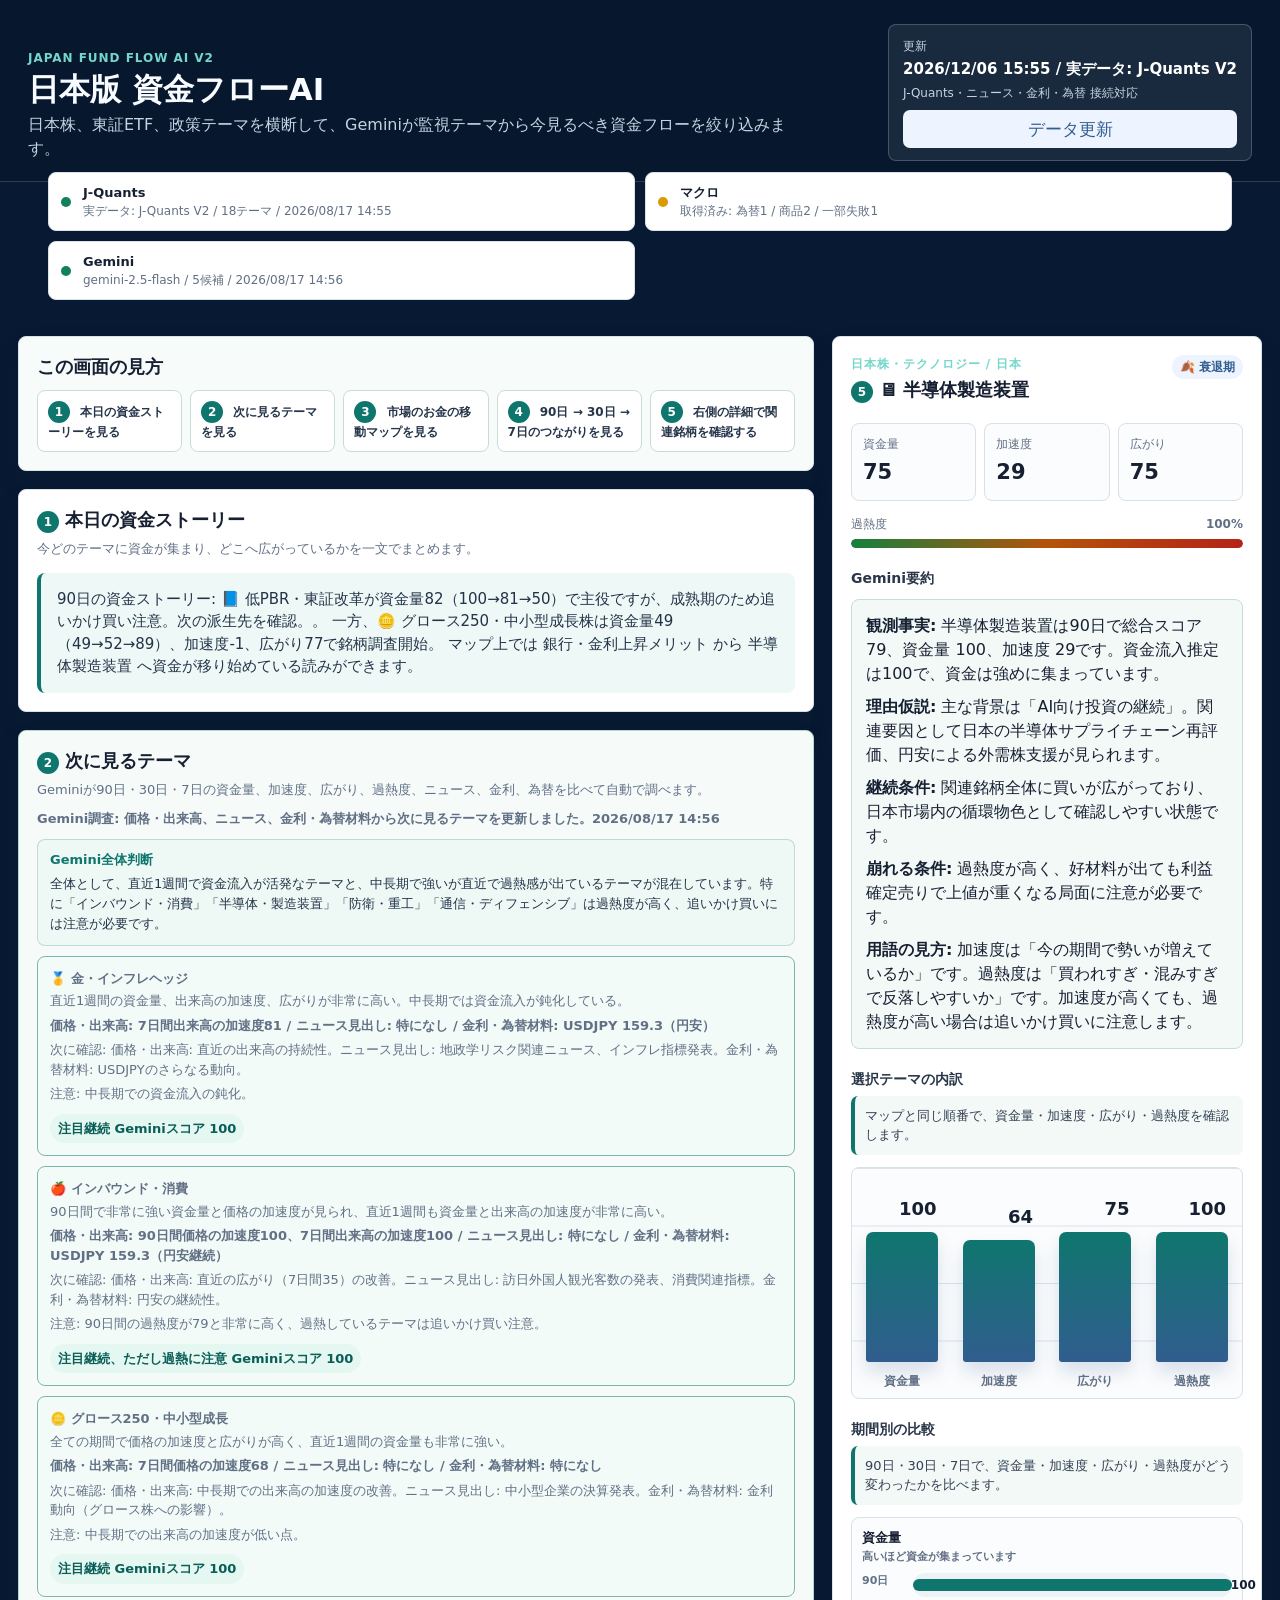
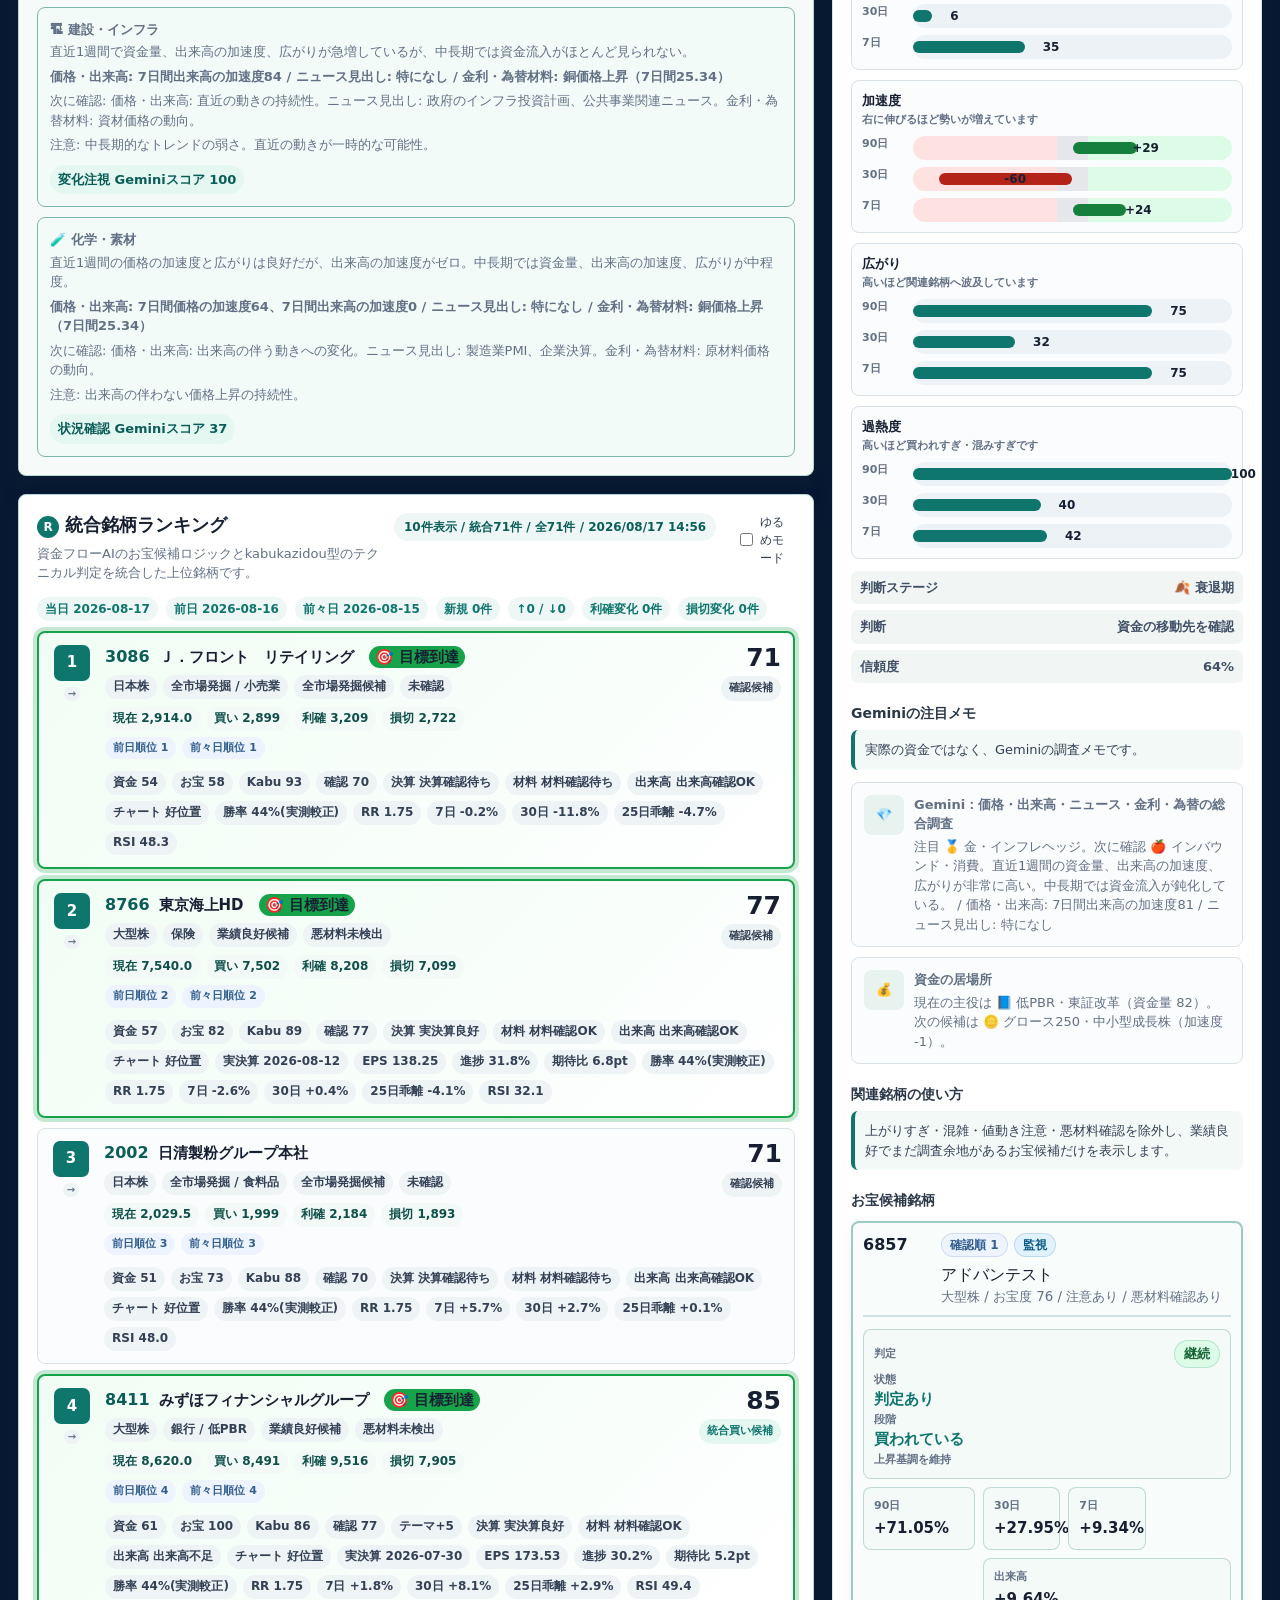
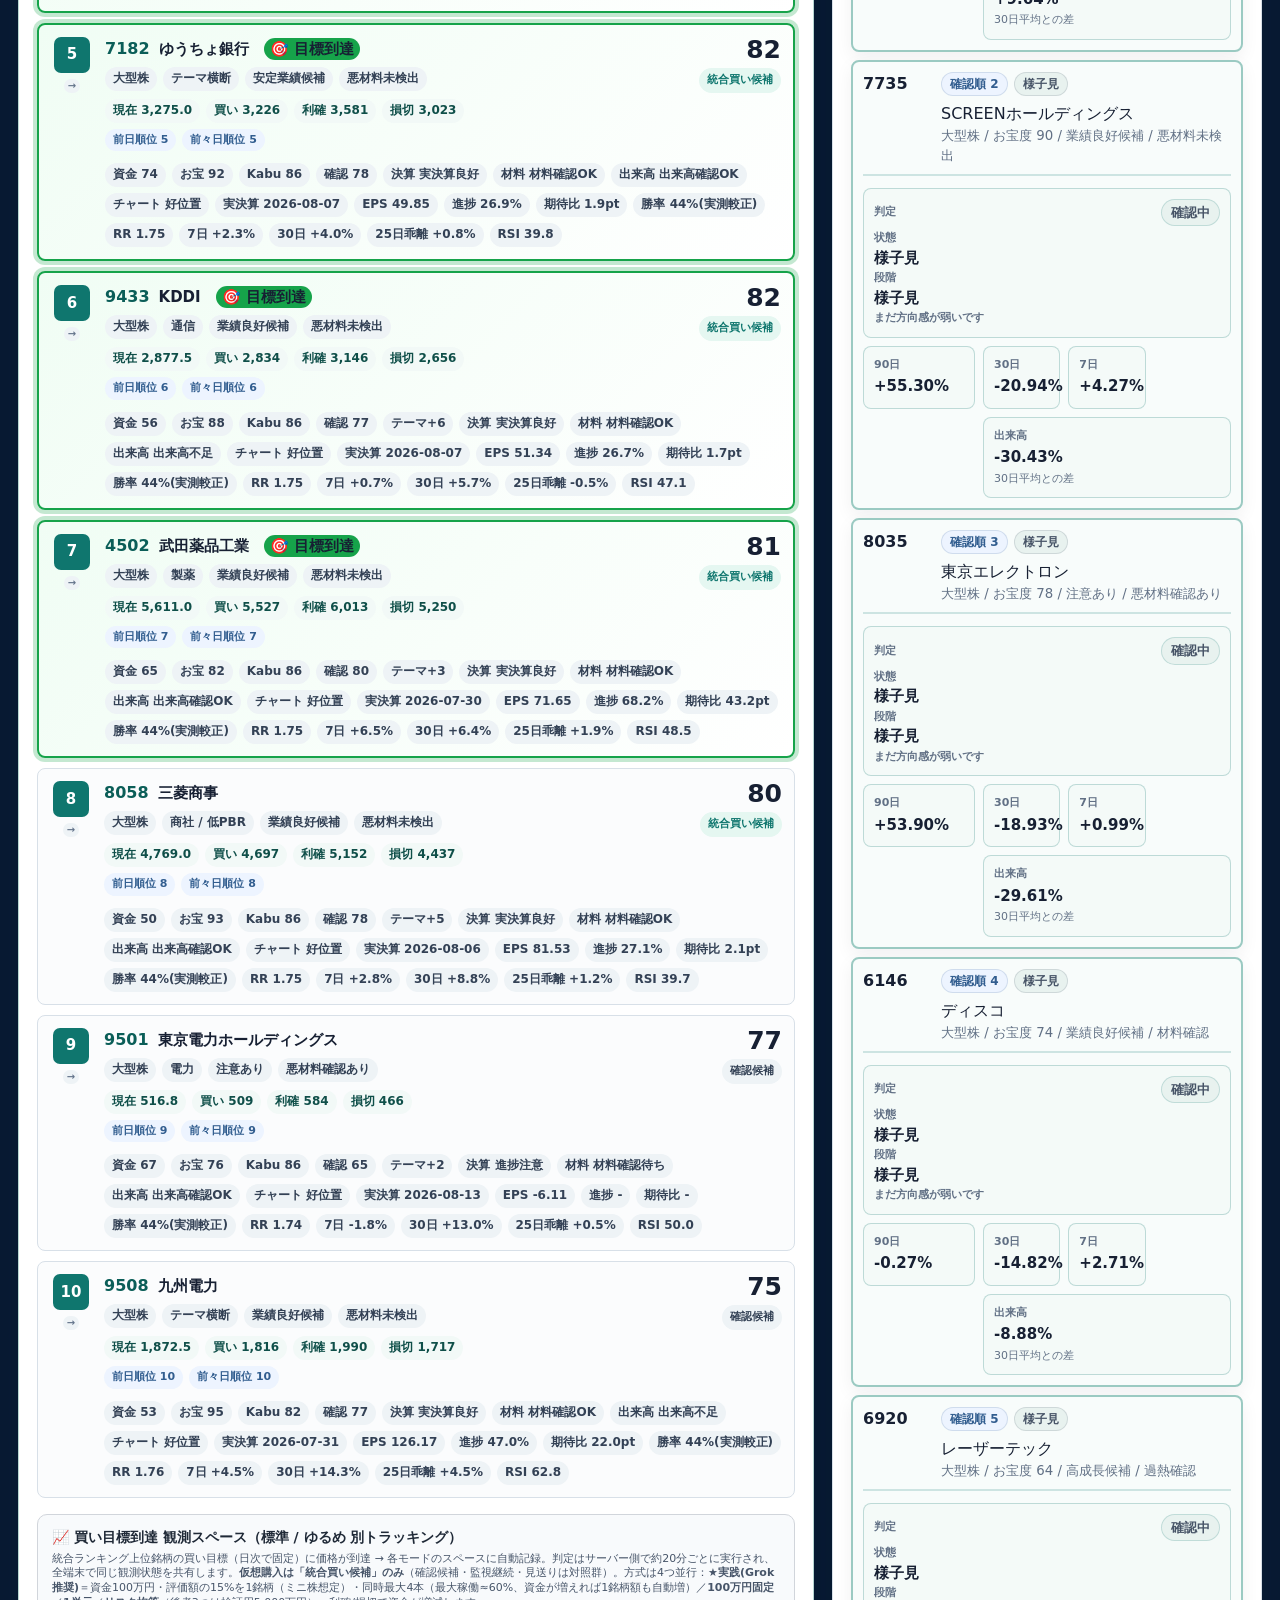
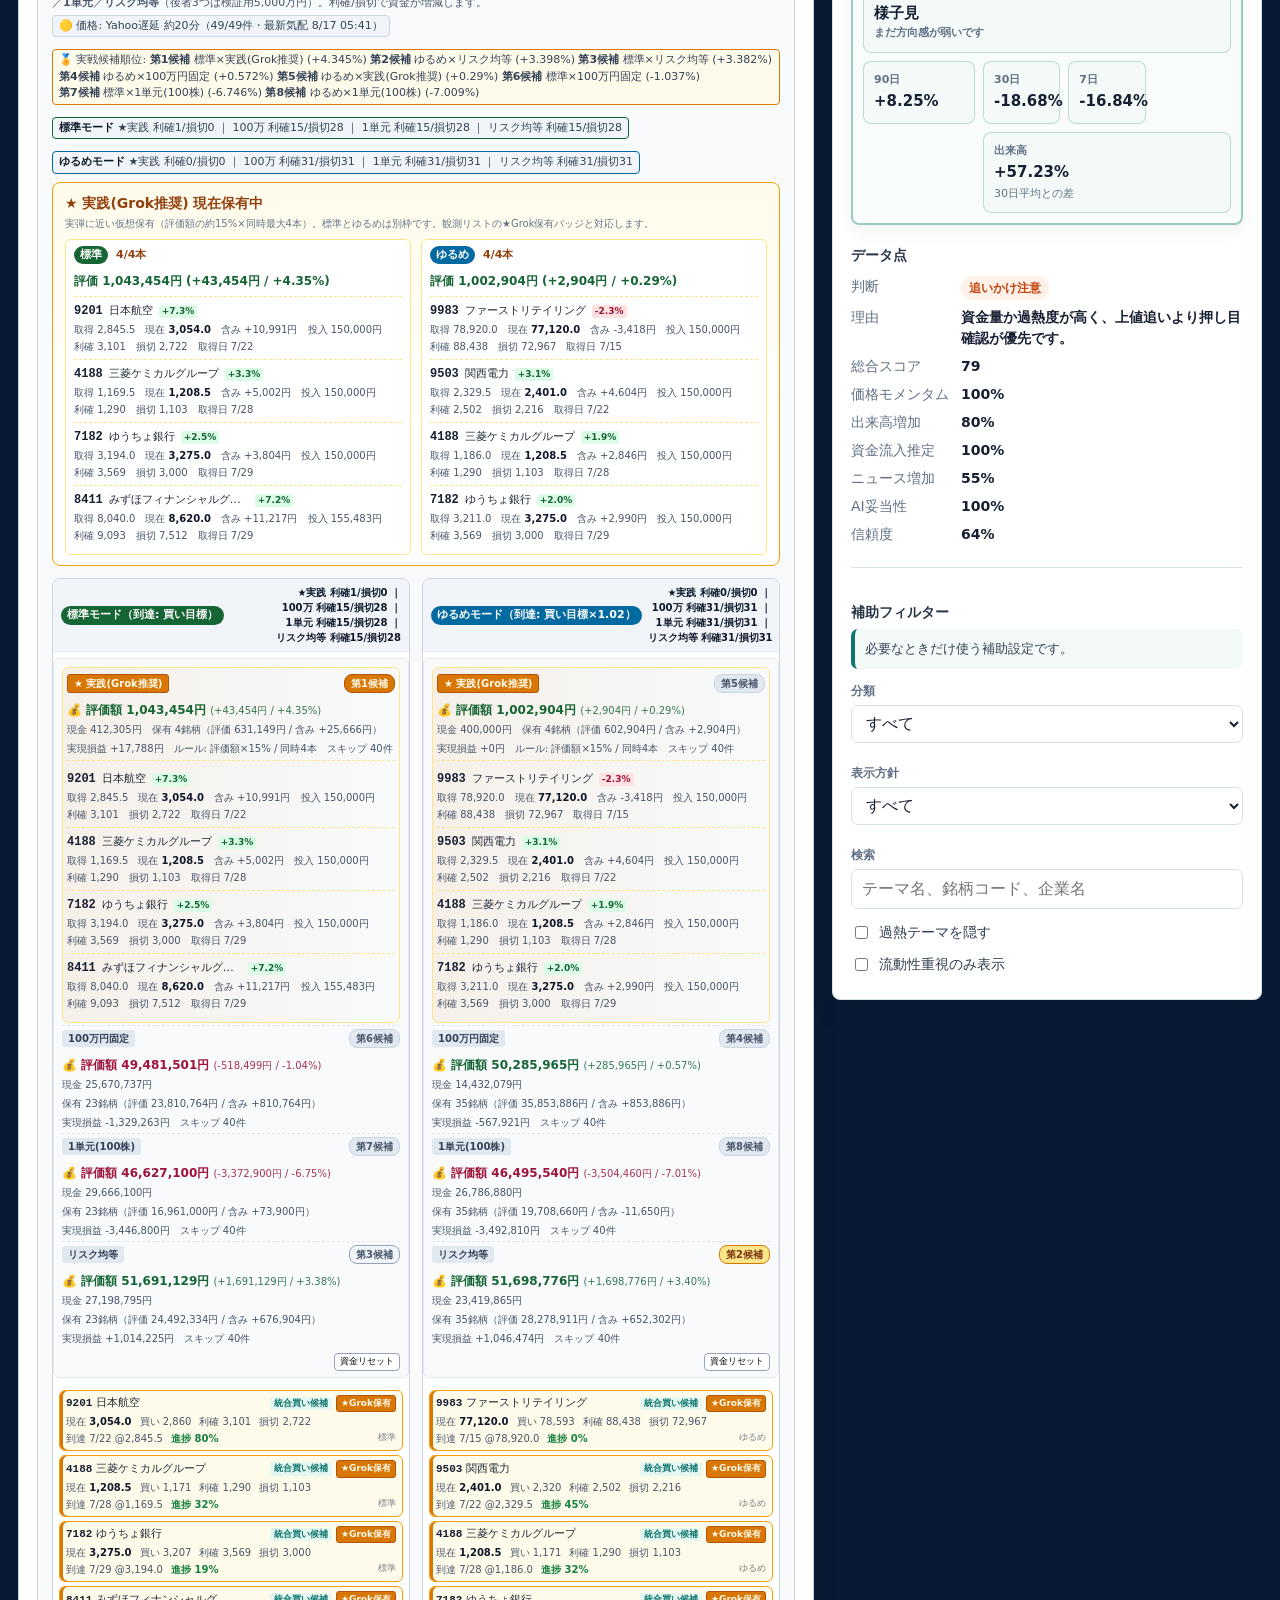
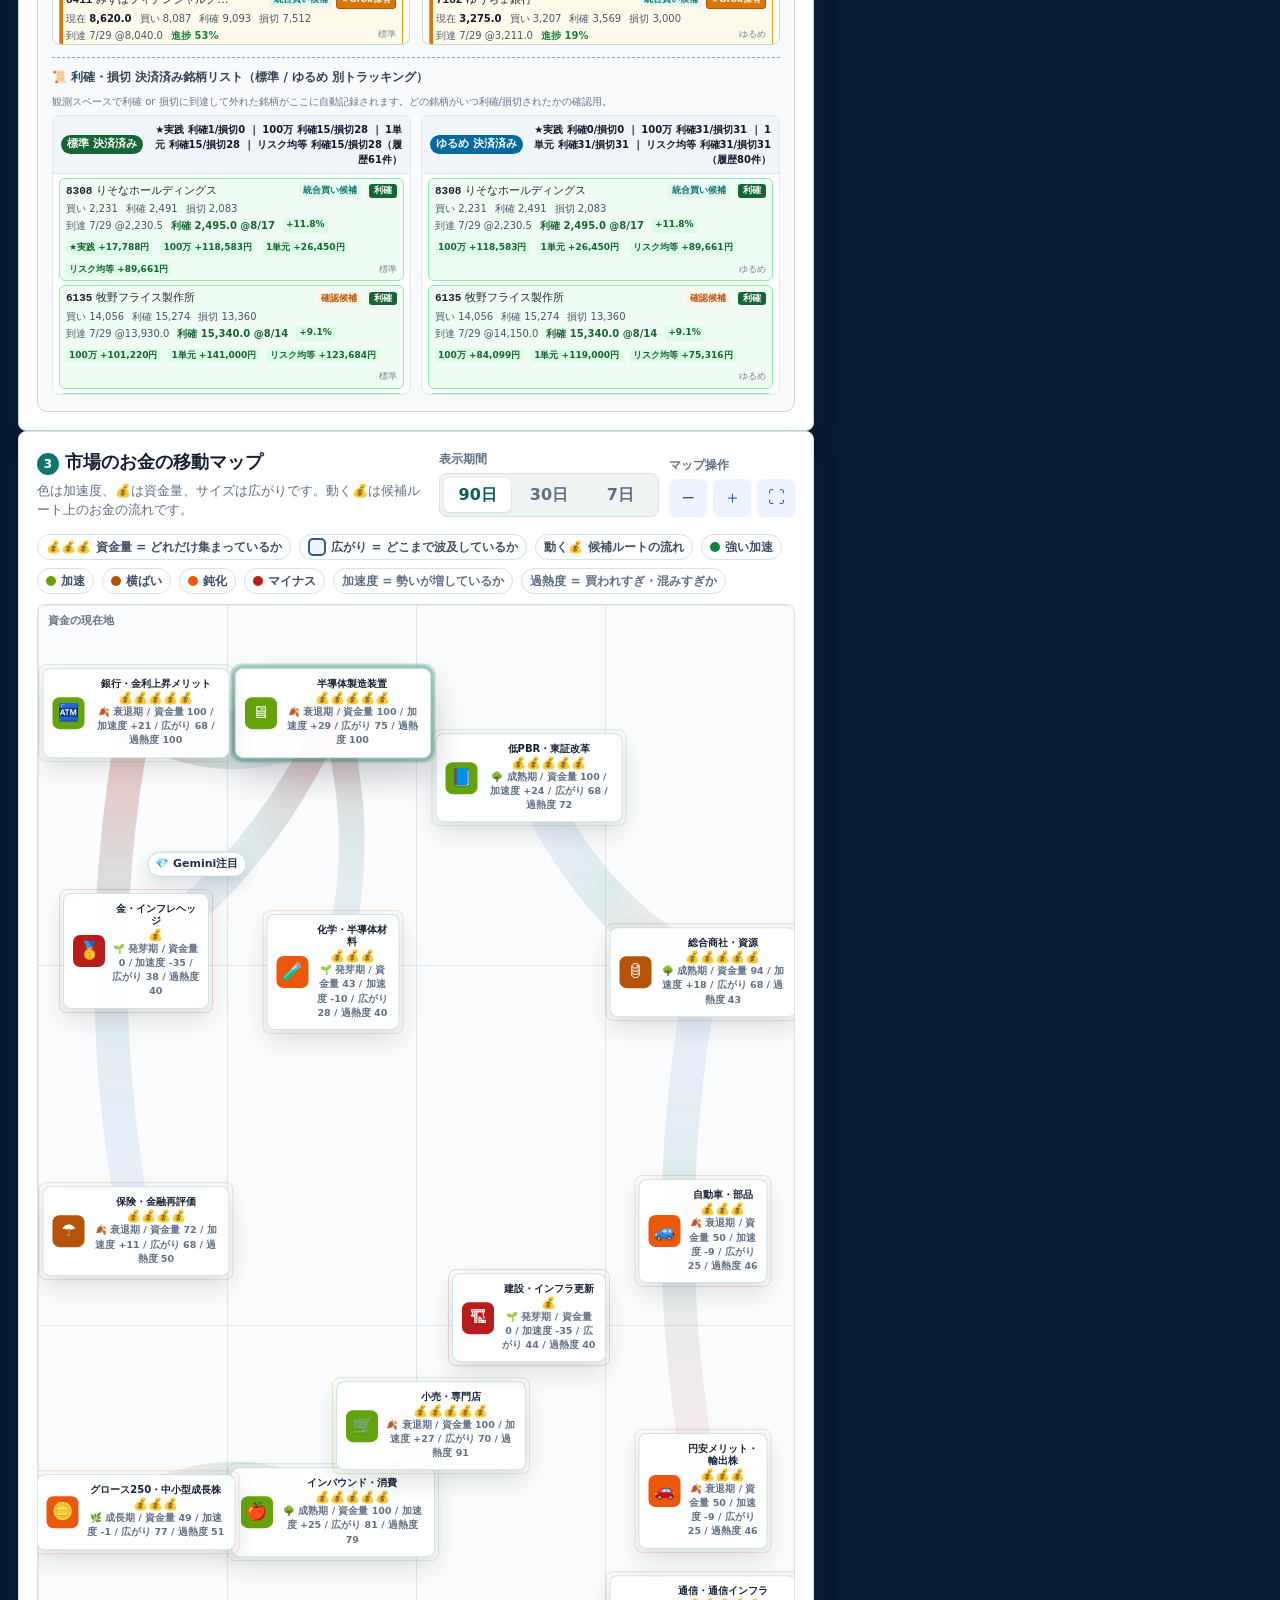
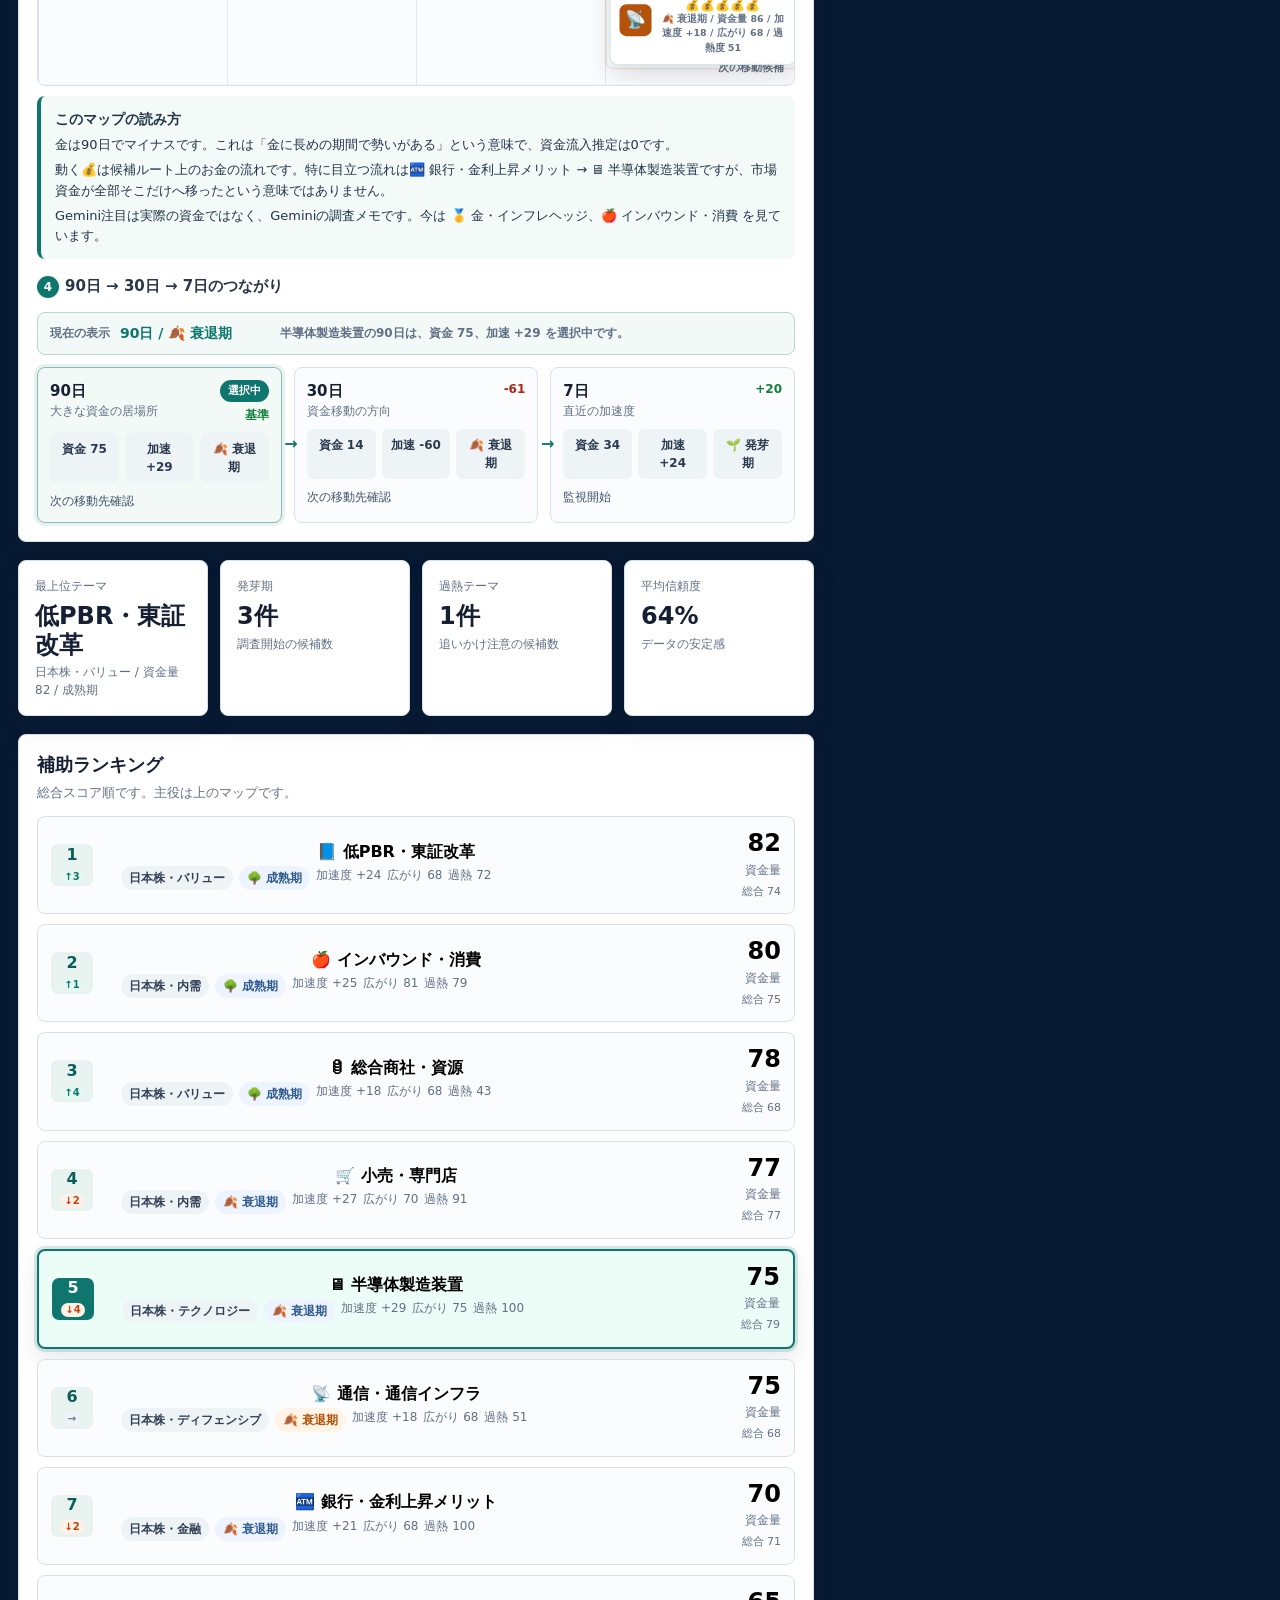
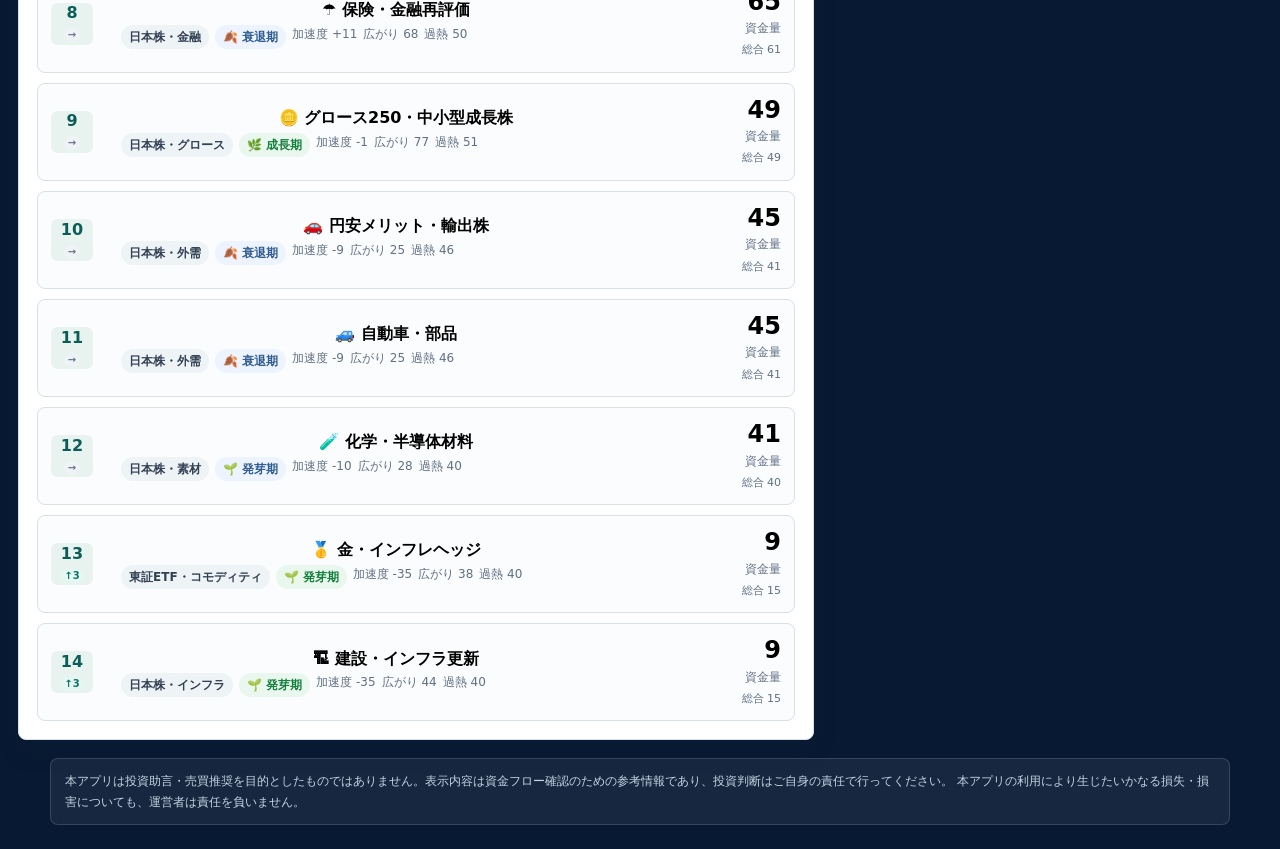
==== docs/fund-flow-ai-system/index.html @ b6f2b6d5 "feat(ui): show Grok practice holdings at a glance" ====
<!doctype html>
<html lang="ja">
<head>
  <meta charset="UTF-8" />
  <meta name="viewport" content="width=device-width, initial-scale=1" />
  <title>日本版 資金フローAI v2</title>
  <link rel="stylesheet" href="./styles.css?v=20260817-grok-holdings" />
</head>
<body>
  <header class="app-header">
    <div>
      <p class="eyebrow">Japan Fund Flow AI v2</p>
      <h1>日本版 資金フローAI</h1>
      <p class="subhead">日本株、東証ETF、政策テーマを横断して、Geminiが監視テーマから今見るべき資金フローを絞り込みます。</p>
    </div>
    <div class="status-panel">
      <span>更新</span>
      <strong id="updatedAt">-</strong>
      <small>J-Quants・ニュース・金利・為替 接続対応</small>
      <button id="refreshData" class="icon-button secondary refresh-button" type="button">データ更新</button>
    </div>
  </header>

  <section class="api-status-panel" aria-label="API更新状態">
    <div class="api-status-item" id="marketApiStatus">
      <span class="status-dot pending"></span>
      <span><strong>J-Quants</strong><small>確認中</small></span>
    </div>
    <div class="api-status-item" id="macroApiStatus">
      <span class="status-dot pending"></span>
      <span><strong>マクロ</strong><small>確認中</small></span>
    </div>
    <div class="api-status-item" id="geminiApiStatus">
      <span class="status-dot pending"></span>
      <span><strong>Gemini</strong><small>確認中</small></span>
    </div>
  </section>

  <main class="app-shell">
    <section class="workspace">
      <section class="panel guide-panel">
        <h2>この画面の見方</h2>
        <div class="guide-steps">
          <button type="button" data-scroll-target="sectionStory"><b>1</b> 本日の資金ストーリーを見る</button>
          <button type="button" data-scroll-target="sectionCandidates"><b>2</b> 次に見るテーマを見る</button>
          <button type="button" data-scroll-target="sectionMap"><b>3</b> 市場のお金の移動マップを見る</button>
          <button type="button" data-scroll-target="sectionPeriodFlow"><b>4</b> 90日 → 30日 → 7日のつながりを見る</button>
          <button type="button" data-scroll-target="sectionDetail"><b>5</b> 右側の詳細で関連銘柄を確認する</button>
        </div>
      </section>

      <section id="sectionStory" class="panel story-panel">
        <div class="panel-head">
          <div>
            <h2><span class="step-badge">1</span>本日の資金ストーリー</h2>
            <p>今どのテーマに資金が集まり、どこへ広がっているかを一文でまとめます。</p>
          </div>
        </div>
        <p id="marketStory" class="market-story">-</p>
      </section>

      <section id="sectionCandidates" class="panel candidate-panel priority-panel">
        <div class="panel-head">
          <div>
            <h2><span class="step-badge">2</span>次に見るテーマ</h2>
            <p>Geminiが90日・30日・7日の資金量、加速度、広がり、過熱度、ニュース、金利、為替を比べて自動で調べます。</p>
          </div>
        </div>
        <p id="aiResearchStatus" class="ai-research-status">Gemini調査を読み込み中...</p>
        <div id="researchCandidates" class="candidate-list"></div>
      </section>

      <section id="sectionIntegratedRanking" class="panel integrated-ranking-panel">
        <div class="panel-head">
          <div>
            <h2><span class="step-badge">R</span>統合銘柄ランキング</h2>
            <p>資金フローAIのお宝候補ロジックとkabukazidou型のテクニカル判定を統合した上位銘柄です。</p>
          </div>
          <span id="integratedRankingStatus" class="ranking-status">読み込み中...</span>
          <label class="relax-toggle" title="Streamlitのゆるめモードに相当する表示（ハイライト閾値緩和 + 最大表示数増加）">
            <input type="checkbox" id="integratedRelaxToggle"> ゆるめモード
          </label>
        </div>
        <div id="integratedRankingComparison" class="integrated-comparison-panel"></div>
        <div id="integratedRankingList" class="integrated-ranking-list"></div>

        <!-- 買い目標到達観測スペース: 標準/ゆるめモード別に、到達銘柄を移動して利確/損切までトラッキング・カウント -->
        <div class="integrated-obs-section">
          <div class="obs-head">
            <h3>📈 買い目標到達 観測スペース（標準 / ゆるめ 別トラッキング）</h3>
            <span class="obs-note">統合ランキング上位銘柄の買い目標（日次で固定）に価格が到達 → 各モードのスペースに自動記録。判定はサーバー側で約20分ごとに実行され、全端末で同じ観測状態を共有します。<b>仮想購入は「統合買い候補」のみ</b>（確認候補・監視継続・見送りは対照群）。方式は4つ並行：★<b>実践(Grok推奨)</b>＝資金100万円・評価額の15%を1銘柄（ミニ株想定）・同時最大4本（最大稼働≈60%、資金が増えれば1銘柄額も自動増）／<b>100万円固定</b>／<b>1単元</b>／<b>リスク均等</b>（後者3つは検証用5,000万円）。利確/損切で資金が増減します。</span>
            <div id="obsGlobalCounts" class="obs-global-counts" aria-live="polite"></div>
          </div>
          <div id="grokHoldingsPanel" class="grok-holdings-panel" aria-live="polite"></div>
          <div class="obs-panels">
            <div class="obs-panel" data-mode="standard">
              <div class="obs-panel-head">
                <span class="obs-mode-badge standard" title="到達判定: 日次固定の買い目標まで下落したら追跡開始。判定は市場時間内（平日9:00〜15:30）のみ">標準モード（到達: 買い目標）</span>
                <span id="standardObsSummary" class="obs-summary"></span>
              </div>
              <div id="standardPortfolio" class="obs-portfolio"></div>
              <div id="standardObsList" class="obs-list"></div>
            </div>
            <div class="obs-panel" data-mode="relax">
              <div class="obs-panel-head">
                <span class="obs-mode-badge relax" title="到達判定: 買い目標×1.02 と 基準値（目標設定時の価格）×0.999 の低い方まで下落したら追跡開始。判定は市場時間内（平日9:00〜15:30）のみ">ゆるめモード（到達: 買い目標×1.02）</span>
                <span id="relaxObsSummary" class="obs-summary"></span>
              </div>
              <div id="relaxPortfolio" class="obs-portfolio"></div>
              <div id="relaxObsList" class="obs-list"></div>
            </div>
          </div>

          <!-- 別スペース: 利確と損切された銘柄の確認用（activeから外れた後も銘柄を追えるように） -->
          <div class="obs-closed-section">
            <div class="obs-closed-head">
              <span>📜 利確・損切 決済済み銘柄リスト（標準 / ゆるめ 別トラッキング）</span>
              <span class="obs-note-small">観測スペースで利確 or 損切に到達して外れた銘柄がここに自動記録されます。どの銘柄がいつ利確/損切されたかの確認用。</span>
            </div>
            <div class="obs-closed-panels">
              <div class="obs-closed-panel" data-mode="standard">
                <div class="obs-panel-head">
                  <span class="obs-mode-badge standard">標準 決済済み</span>
                  <span id="standardClosedSummary" class="obs-summary"></span>
                </div>
                <div id="standardClosedList" class="obs-closed-list obs-list"></div>
              </div>
              <div class="obs-closed-panel" data-mode="relax">
                <div class="obs-panel-head">
                  <span class="obs-mode-badge relax">ゆるめ 決済済み</span>
                  <span id="relaxClosedSummary" class="obs-summary"></span>
                </div>
                <div id="relaxClosedList" class="obs-closed-list obs-list"></div>
              </div>
            </div>
          </div>

          <div class="obs-global-actions">
            <button id="obsResetAllBtn" type="button" class="obs-reset-all">全観測データ（アクティブ＋履歴＋カウント）をリセット</button>
          </div>
        </div>
      </section>

      <section id="sectionMap" class="panel flow-panel main-map-panel">
        <div class="panel-head">
          <div>
            <h2><span class="step-badge">3</span>市場のお金の移動マップ</h2>
            <p>色は加速度、💰は資金量、サイズは広がりです。動く💰は候補ルート上のお金の流れです。</p>
          </div>
          <div class="map-actions">
            <div>
              <span class="period-label">表示期間</span>
              <div class="segmented period-segmented" role="tablist" aria-label="表示期間">
                <button class="active" data-period="90d" type="button">90日</button>
                <button data-period="30d" type="button">30日</button>
                <button data-period="7d" type="button">7日</button>
              </div>
            </div>
            <div>
              <span class="period-label">マップ操作</span>
              <div class="map-zoom-controls" aria-label="マップ操作">
                <button id="mapZoomOut" class="icon-button secondary" type="button" title="縮小">−</button>
                <button id="mapZoomIn" class="icon-button secondary" type="button" title="拡大">＋</button>
                <button id="mapFullscreen" class="icon-button secondary" type="button" title="画面いっぱいに表示">⛶</button>
              </div>
            </div>
          </div>
        </div>
        <div class="map-legend" aria-label="マップの見方">
          <span><b class="money-sample">💰💰💰</b> 資金量 = どれだけ集まっているか</span>
          <span><b class="size-sample"></b> 広がり = どこまで波及しているか</span>
          <span><b>動く💰</b> 候補ルートの流れ</span>
          <span><i class="legend-hot"></i> 強い加速</span>
          <span><i class="legend-warm"></i> 加速</span>
          <span><i class="legend-flat"></i> 横ばい</span>
          <span><i class="legend-cool"></i> 鈍化</span>
          <span><i class="legend-cold"></i> マイナス</span>
          <span class="legend-note">加速度 = 勢いが増しているか</span>
          <span class="legend-note">過熱度 = 買われすぎ・混みすぎか</span>
        </div>
        <div id="flowMap" class="flow-map"></div>
        <div id="mapTakeaway" class="map-takeaway" aria-live="polite"></div>
        <h3 id="sectionPeriodFlow" class="subsection-title"><span class="step-badge">4</span>90日 → 30日 → 7日のつながり</h3>
        <div id="periodFlow" class="period-flow"></div>
      </section>

      <div class="summary-grid" aria-label="流れの要約">
        <article class="metric">
          <span>最上位テーマ</span>
          <strong id="topTheme">-</strong>
          <small id="topThemeDetail">-</small>
        </article>
        <article class="metric">
          <span>発芽期</span>
          <strong id="emergingCount">-</strong>
          <small>調査開始の候補数</small>
        </article>
        <article class="metric">
          <span>過熱テーマ</span>
          <strong id="crowdedCount">-</strong>
          <small>追いかけ注意の候補数</small>
        </article>
        <article class="metric">
          <span>平均信頼度</span>
          <strong id="avgConfidence">-</strong>
          <small>データの安定感</small>
        </article>
      </div>

      <section class="panel">
        <div class="panel-head">
          <div>
            <h2>補助ランキング</h2>
            <p>総合スコア順です。主役は上のマップです。</p>
          </div>
        </div>
        <div id="themeList" class="theme-list"></div>
      </section>
    </section>

    <aside id="sectionDetail" class="detail" aria-label="テーマ詳細">
      <section class="panel detail-panel">
        <div class="detail-head">
          <div>
            <p id="detailClass" class="eyebrow">-</p>
            <h2><span class="step-badge">5</span><span id="detailName">テーマを選択</span></h2>
          </div>
          <span id="detailStage" class="stage">-</span>
        </div>

        <div class="score-row">
          <div>
            <span>資金量</span>
            <strong id="detailScore">-</strong>
          </div>
          <div>
            <span>加速度</span>
            <strong id="detailAcceleration">-</strong>
          </div>
          <div>
            <span>広がり</span>
            <strong id="detailBreadth">-</strong>
          </div>
        </div>

        <div class="bar-block">
          <div class="bar-label"><span>過熱度</span><strong id="detailCrowdedness">-</strong></div>
          <div class="bar"><span id="crowdedBar"></span></div>
        </div>

        <h3>Gemini要約</h3>
        <div id="aiSummary" class="ai-summary"></div>

        <h3>選択テーマの内訳</h3>
        <p class="detail-help">マップと同じ順番で、資金量・加速度・広がり・過熱度を確認します。</p>
        <div id="scoreChart" class="score-chart compact"></div>
        <h3>期間別の比較</h3>
        <p class="detail-help">90日・30日・7日で、資金量・加速度・広がり・過熱度がどう変わったかを比べます。</p>
        <div id="periodMetricChart" class="period-metric-chart"></div>
        <div id="chartLegend" class="chart-legend"></div>

        <h3>Geminiの注目メモ</h3>
        <p class="detail-help">実際の資金ではなく、Geminiの調査メモです。</p>
        <div id="aiCharacters" class="ai-characters"></div>

        <h3>関連銘柄の使い方</h3>
        <p class="detail-help">上がりすぎ・混雑・値動き注意・悪材料確認を除外し、業績良好でまだ調査余地があるお宝候補だけを表示します。</p>

        <h3>お宝候補銘柄</h3>
        <div id="instrumentList" class="instrument-list"></div>

        <h3>データ点</h3>
        <dl id="dataPoints" class="data-points"></dl>

        <section class="detail-filters" aria-label="補助フィルター">
          <h3>補助フィルター</h3>
          <p class="detail-help">必要なときだけ使う補助設定です。</p>
          <label class="select-label" for="assetFilter">分類</label>
          <select id="assetFilter">
            <option value="all">すべて</option>
            <option value="日本株">日本株</option>
            <option value="東証ETF">東証ETF</option>
            <option value="REIT">REIT</option>
          </select>

          <label class="select-label" for="stageFilter">表示方針</label>
          <select id="stageFilter">
            <option value="all">すべて</option>
            <option value="emerging">発芽期だけ</option>
            <option value="continuing">成長期・成熟期</option>
            <option value="crowded">過熱テーマ</option>
          </select>

          <label class="select-label" for="searchInput">検索</label>
          <input id="searchInput" type="search" placeholder="テーマ名、銘柄コード、企業名" />

          <label class="check-row"><input id="hideCrowded" type="checkbox" /> 過熱テーマを隠す</label>
          <label class="check-row"><input id="liquidityOnly" type="checkbox" /> 流動性重視のみ表示</label>
        </section>
      </section>
    </aside>
  </main>

  <footer class="app-footer">
    <p>
      本アプリは投資助言・売買推奨を目的としたものではありません。表示内容は資金フロー確認のための参考情報であり、投資判断はご自身の責任で行ってください。
      本アプリの利用により生じたいかなる損失・損害についても、運営者は責任を負いません。
    </p>
  </footer>

  <script src="./app.js?v=20260817-grok-holdings"></script>
</body>
</html>
---- docs/fund-flow-ai-system/styles.css ----
:root {
  --bg: #081a33;
  --surface: #ffffff;
  --surface-2: #f0f4f3;
  --ink: #172033;
  --muted: #617085;
  --line: #d8e0e8;
  --accent: #0f766e;
  --accent-strong: #0b5e58;
  --amber: #b45309;
  --red: #b42318;
  --green: #15803d;
  --blue: #315d8f;
  --shadow: 0 12px 28px rgba(23, 32, 51, 0.08);
}

* {
  box-sizing: border-box;
}

body {
  margin: 0;
  background: var(--bg);
  color: var(--ink);
  font-family: system-ui, -apple-system, BlinkMacSystemFont, "Segoe UI", sans-serif;
  line-height: 1.5;
}

button,
input,
select {
  font: inherit;
}

.app-header {
  display: flex;
  align-items: flex-end;
  justify-content: space-between;
  gap: 24px;
  padding: 24px 28px 20px;
  background: #07182e;
  border-bottom: 1px solid rgba(255, 255, 255, 0.16);
}

.eyebrow {
  margin: 0 0 5px;
  color: #75d7cb;
  font-size: 12px;
  font-weight: 800;
  letter-spacing: 0.08em;
  text-transform: uppercase;
}

h1,
h2,
h3,
p {
  margin-top: 0;
}

h1 {
  margin-bottom: 6px;
  font-size: 31px;
  line-height: 1.15;
  letter-spacing: 0;
}

.app-header h1 {
  color: #f8fbff;
}

h2 {
  margin-bottom: 6px;
  font-size: 18px;
  line-height: 1.3;
  letter-spacing: 0;
}

h3 {
  margin: 20px 0 10px;
  font-size: 14px;
  color: #2a3749;
  letter-spacing: 0;
}

.subhead {
  max-width: 760px;
  margin-bottom: 0;
  color: #c6d3e2;
}

.status-panel {
  min-width: 210px;
  padding: 12px 14px;
  border: 1px solid rgba(255, 255, 255, 0.2);
  border-radius: 8px;
  background: rgba(255, 255, 255, 0.08);
}

.status-panel span,
.status-panel small,
.metric span,
.metric small,
.score-row span {
  display: block;
  color: var(--muted);
  font-size: 12px;
}

.status-panel span,
.status-panel small {
  color: #c6d3e2;
}

.status-panel strong {
  display: block;
  margin: 3px 0;
  color: #ffffff;
  font-size: 15px;
}

.app-shell {
  display: grid;
  grid-template-columns: minmax(760px, 1fr) 430px;
  gap: 18px;
  padding: 18px;
  background: var(--bg);
}

.sidebar,
.detail {
  min-width: 0;
}

.control-block,
.panel,
.metric {
  background: var(--surface);
  border: 1px solid var(--line);
  border-radius: 8px;
  box-shadow: var(--shadow);
}

.control-block {
  margin-bottom: 12px;
  padding: 16px;
}

.control-block.compact {
  padding-bottom: 12px;
}

.period-segmented {
  width: 220px;
}

.segmented {
  display: grid;
  grid-template-columns: repeat(3, 1fr);
  gap: 4px;
  padding: 4px;
  border: 1px solid var(--line);
  border-radius: 8px;
  background: var(--surface-2);
}

.segmented button,
.icon-button {
  border: 0;
  cursor: pointer;
}

.segmented button {
  min-height: 34px;
  border-radius: 6px;
  background: transparent;
  color: var(--muted);
  font-weight: 700;
}

.segmented button.active {
  background: var(--surface);
  color: var(--accent-strong);
  box-shadow: 0 1px 3px rgba(23, 32, 51, 0.12);
}

.select-label {
  display: block;
  margin: 13px 0 5px;
  color: var(--muted);
  font-size: 12px;
  font-weight: 700;
}

.control-help {
  margin: 9px 0 0;
  color: var(--muted);
  font-size: 12px;
  line-height: 1.45;
}

select,
input[type="search"] {
  width: 100%;
  min-height: 38px;
  padding: 7px 10px;
  border: 1px solid var(--line);
  border-radius: 7px;
  background: #fff;
  color: var(--ink);
}

.check-row {
  display: flex;
  align-items: center;
  gap: 8px;
  min-height: 32px;
  color: #2f3d51;
  font-size: 14px;
}

.summary-grid {
  display: grid;
  grid-template-columns: repeat(4, minmax(0, 1fr));
  gap: 12px;
  margin-bottom: 18px;
}

.visual-grid {
  display: grid;
  grid-template-columns: minmax(0, 1fr) minmax(280px, 0.9fr);
  gap: 18px;
  margin-bottom: 18px;
}

.metric {
  min-height: 102px;
  padding: 16px;
}

.metric strong {
  display: block;
  margin: 7px 0 4px;
  font-size: 24px;
  line-height: 1.2;
}

.panel {
  padding: 18px;
}

.api-status-panel {
  display: grid;
  grid-template-columns: repeat(2, minmax(0, 1fr));
  gap: 10px;
  max-width: 1220px;
  margin: -10px auto 18px;
  padding: 0 18px;
}

.api-status-item {
  display: grid;
  grid-template-columns: 12px minmax(0, 1fr);
  gap: 10px;
  align-items: center;
  padding: 10px 12px;
  border: 1px solid var(--line);
  border-radius: 8px;
  background: #fff;
}

.api-status-item strong {
  display: block;
  font-size: 13px;
}

.api-status-item small {
  display: block;
  color: var(--muted);
  font-size: 12px;
  line-height: 1.45;
}

.status-dot {
  width: 10px;
  height: 10px;
  border-radius: 50%;
  background: #98a2b3;
}

.status-dot.success {
  background: #12805c;
}

.status-dot.error {
  background: #c2410c;
}

.status-dot.pending {
  background: #d89b00;
}

.guide-panel,
.story-panel,
.candidate-panel,
.flow-panel,
.chart-panel {
  min-height: 0;
}

.guide-panel,
.story-panel,
.priority-panel,
.main-map-panel {
  margin-bottom: 18px;
}

.text-button {
  min-height: 38px;
  padding: 8px 12px;
  border: 0;
  border-radius: 7px;
  background: var(--accent);
  color: #fff;
  cursor: pointer;
  font-weight: 800;
}

.guide-panel {
  background: #f7fbfa;
}

.guide-panel h2 {
  margin-bottom: 12px;
}

.guide-steps {
  display: grid;
  grid-template-columns: repeat(5, minmax(0, 1fr));
  gap: 8px;
}

.guide-steps button {
  min-height: 58px;
  padding: 10px;
  border: 1px solid #c9ddd8;
  border-radius: 8px;
  background: #ffffff;
  color: #26354a;
  cursor: pointer;
  font-size: 12px;
  font-weight: 800;
  text-align: left;
}

.guide-steps button:hover,
.guide-steps button:focus-visible {
  border-color: #87bdb7;
  background: #f2f9f7;
  outline: none;
}

.guide-steps b,
.step-badge {
  display: inline-grid;
  place-items: center;
  width: 22px;
  height: 22px;
  margin-right: 6px;
  border-radius: 999px;
  background: var(--accent);
  color: #fff;
  font-size: 12px;
  line-height: 1;
}

.subsection-title {
  display: flex;
  align-items: center;
  margin: 16px 0 10px;
  font-size: 15px;
}

.market-story {
  margin: 0;
  padding: 15px 16px;
  border-left: 4px solid var(--accent);
  border-radius: 8px;
  background: #eef8f6;
  color: #233449;
  font-size: 15px;
}

.panel-head,
.detail-head {
  display: flex;
  align-items: flex-start;
  justify-content: space-between;
  gap: 12px;
  margin-bottom: 14px;
}

.panel-head p {
  margin-bottom: 0;
  color: var(--muted);
  font-size: 13px;
}

.icon-button {
  width: 38px;
  height: 38px;
  flex: 0 0 auto;
  border-radius: 7px;
  background: var(--accent);
  color: #fff;
  font-size: 20px;
  line-height: 1;
}

.icon-button.secondary {
  background: #edf4ff;
  color: #315d8f;
  font-size: 17px;
}

.map-actions {
  display: flex;
  flex-wrap: wrap;
  align-items: flex-end;
  gap: 10px;
  flex: 0 0 auto;
}

.map-zoom-controls {
  display: flex;
  gap: 6px;
}

.period-label {
  display: block;
  margin-bottom: 5px;
  color: var(--muted);
  font-size: 12px;
  font-weight: 800;
}

.flow-map {
  position: relative;
  min-height: 1080px;
  overflow: auto;
  border: 1px solid var(--line);
  border-radius: 8px;
  background:
    linear-gradient(90deg, rgba(216, 224, 232, 0.72) 1px, transparent 1px),
    linear-gradient(180deg, rgba(216, 224, 232, 0.72) 1px, transparent 1px),
    #fbfcfd;
  background-size: 25% 100%, 100% 33.33%, auto;
}

.flow-map-inner {
  position: relative;
  width: calc(100% * var(--map-scale, 1));
  min-width: 100%;
  height: calc(1080px * var(--map-y-scale, var(--map-scale, 1)));
  min-height: 1080px;
  transition: width 180ms ease, height 180ms ease;
}

.map-fullscreen {
  overflow: hidden;
}

.map-fullscreen .main-map-panel {
  position: fixed;
  inset: 10px;
  z-index: 1000;
  display: flex;
  flex-direction: column;
  overflow: auto;
}

.map-fullscreen .flow-map {
  min-height: calc(100vh - 170px);
}

.map-fullscreen .flow-map-inner {
  height: calc((100vh - 170px) * var(--map-y-scale, var(--map-scale, 1)));
  min-height: calc(100vh - 170px);
}

.map-takeaway {
  margin: 10px 0 14px;
  padding: 12px 14px;
  border-left: 4px solid var(--accent);
  border-radius: 8px;
  background: #f3faf8;
  color: #233449;
  font-size: 13px;
  line-height: 1.6;
}

.map-takeaway strong {
  display: block;
  margin-bottom: 5px;
  font-size: 14px;
}

.map-takeaway p {
  margin: 4px 0 0;
}

.map-legend {
  display: flex;
  flex-wrap: wrap;
  gap: 8px;
  margin: 0 0 10px;
  color: #405066;
  font-size: 12px;
  font-weight: 800;
}

.map-legend span {
  display: inline-flex;
  align-items: center;
  gap: 5px;
  min-height: 24px;
  padding: 3px 8px;
  border: 1px solid var(--line);
  border-radius: 999px;
  background: #fff;
}

.map-legend .legend-note {
  color: var(--muted);
  font-weight: 700;
}

.map-legend i {
  width: 10px;
  height: 10px;
  border-radius: 999px;
}

.money-sample,
.money-marks {
  font-weight: 900;
  letter-spacing: 0;
}

.size-sample {
  display: inline-block;
  width: 18px;
  height: 18px;
  border: 2px solid #315d8f;
  border-radius: 5px;
  background: #edf4ff;
}

.legend-hot { background: #15803d; }
.legend-warm { background: #65a30d; }
.legend-flat { background: #b45309; }
.legend-cool { background: #ea580c; }
.legend-cold { background: #b91c1c; }

.period-flow {
  display: grid;
  grid-template-columns: repeat(3, minmax(0, 1fr));
  gap: 12px;
  margin-top: 14px;
}

.period-current {
  grid-column: 1 / -1;
  display: grid;
  grid-template-columns: auto minmax(150px, max-content) minmax(0, 1fr);
  align-items: center;
  gap: 10px;
  padding: 10px 12px;
  border: 1px solid #b7d7d2;
  border-radius: 8px;
  background: #f2f9f7;
}

.period-current span,
.period-current small {
  color: var(--muted);
  font-size: 12px;
  font-weight: 800;
}

.period-current strong {
  color: var(--accent);
  font-size: 14px;
}

.period-card {
  position: relative;
  min-height: 116px;
  padding: 12px;
  border: 1px solid var(--line);
  border-radius: 8px;
  background: #fbfcfd;
}

.period-card.active {
  border-color: #87bdb7;
  background: #f2f9f7;
  box-shadow: 0 0 0 3px rgba(15, 118, 110, 0.1);
}

.period-card::after {
  content: "→";
  position: absolute;
  top: 42%;
  right: -17px;
  z-index: 2;
  color: var(--accent);
  font-weight: 900;
}

.period-card:last-child::after {
  display: none;
}

.period-card header {
  display: flex;
  justify-content: space-between;
  gap: 8px;
  margin-bottom: 9px;
}

.period-card-flags {
  display: flex;
  flex-direction: column;
  align-items: flex-end;
  gap: 4px;
  min-width: 54px;
  font-size: 12px;
  font-weight: 900;
}

.period-selected {
  display: inline-flex;
  align-items: center;
  min-height: 22px;
  padding: 0 8px;
  border-radius: 999px;
  background: var(--accent);
  color: #fff;
  font-size: 11px;
  line-height: 1;
  white-space: nowrap;
}

.period-card strong {
  display: block;
  font-size: 15px;
}

.period-card small {
  display: block;
  color: var(--muted);
  font-size: 12px;
}

.period-stats {
  display: grid;
  grid-template-columns: repeat(3, 1fr);
  gap: 6px;
}

.period-stats span {
  padding: 7px;
  border-radius: 7px;
  background: #eef3f6;
  color: #2b3a4f;
  font-size: 12px;
  font-weight: 800;
  text-align: center;
}

.period-note {
  margin: 9px 0 0;
  color: #405066;
  font-size: 12px;
}

.trend-up {
  color: var(--green);
}

.trend-down {
  color: var(--red);
}

.flow-map::before,
.flow-map::after {
  position: absolute;
  z-index: 1;
  color: var(--muted);
  font-size: 11px;
  font-weight: 700;
  pointer-events: none;
}

.flow-map::before {
  content: "資金の現在地";
  top: 8px;
  left: 10px;
}

.flow-map::after {
  content: "次の移動候補";
  right: 10px;
  bottom: 8px;
}

.flow-svg {
  position: absolute;
  inset: 0;
  z-index: 1;
  width: 100%;
  height: 100%;
  pointer-events: none;
}

.flow-svg path {
  fill: none;
  stroke-width: 4.2;
  stroke-linecap: round;
  opacity: 1;
}

.flow-svg path.route-strength-high {
  stroke-width: 5.4;
}

.flow-svg path.route-strength-mid {
  stroke-width: 4.4;
}

.flow-svg path.route-strength-low {
  stroke-width: 3.4;
}

.flow-node {
  position: absolute;
  z-index: 3;
  display: grid;
  grid-template-columns: auto minmax(0, 1fr);
  gap: 7px;
  align-items: center;
  width: var(--size);
  min-height: 62px;
  padding: 9px;
  border: 1px solid rgba(15, 118, 110, 0.2);
  border-radius: 8px;
  background: rgba(255, 255, 255, 0.94);
  color: var(--ink);
  box-shadow: 0 10px 24px rgba(23, 32, 51, 0.14);
  cursor: pointer;
  transform: translate(-50%, -50%);
  animation: floatNode var(--speed) ease-in-out infinite;
}

.flow-node.active {
  outline: 3px solid rgba(15, 118, 110, 0.25);
  box-shadow: 0 0 0 5px rgba(15, 118, 110, 0.14), 0 16px 34px rgba(23, 32, 51, 0.26);
}

.flow-node.locked {
  border-color: rgba(15, 23, 42, 0.24);
  background:
    repeating-linear-gradient(135deg, rgba(15, 23, 42, 0.08) 0 6px, rgba(255, 255, 255, 0.72) 6px 12px),
    rgba(255, 255, 255, 0.94);
}

.flow-node::after {
  content: "";
  position: absolute;
  inset: -5px;
  border: 1px solid var(--node-color);
  border-radius: inherit;
  opacity: 0.18;
  animation: pulseFlow 2.8s ease-out infinite;
}

.node-icon {
  display: grid;
  place-items: center;
  width: 32px;
  height: 32px;
  border-radius: 7px;
  background: var(--node-color);
  color: #fff;
  font-size: 17px;
}

.flow-node strong {
  display: block;
  max-width: 100%;
  overflow: hidden;
  font-size: 10px;
  line-height: 1.2;
  text-overflow: ellipsis;
}

.flow-node small {
  display: block;
  margin-top: 1px;
  font-size: 9.5px;
  font-weight: 800;
  color: var(--muted);
}

.money-marks {
  display: block;
  margin: 2px 0 1px;
  font-size: 12px;
  line-height: 1;
}


.flow-trail {
  position: absolute;
  z-index: 2;
  width: auto;
  height: auto;
  border-radius: 0;
  background: transparent;
  font-size: 15px;
  line-height: 1;
  filter: drop-shadow(0 3px 5px rgba(23, 32, 51, 0.18));
  transform-origin: center;
  pointer-events: none;
  box-shadow: none;
  transform: translate(-50%, -50%);
  opacity: 0;
  animation: moneyFlow var(--flow-duration, 10s) linear infinite;
}

.route-label {
  position: absolute;
  z-index: 2;
  max-width: 120px;
  padding: 4px 8px;
  border: 1px solid rgba(15, 118, 110, 0.24);
  border-radius: 999px;
  background: rgba(255, 255, 255, 0.96);
  color: #203047;
  font-size: 11px;
  font-weight: 900;
  text-align: center;
  transform: translate(-50%, -50%);
  box-shadow: 0 8px 18px rgba(23, 32, 51, 0.12);
  pointer-events: none;
}

.ai-marker {
  position: absolute;
  z-index: 4;
  display: inline-flex;
  align-items: center;
  gap: 5px;
  min-height: 23px;
  padding: 3px 7px;
  border: 1px solid rgba(15, 118, 110, 0.24);
  border-radius: 999px;
  background: #ffffff;
  color: #203047;
  font-size: 11px;
  font-weight: 800;
  box-shadow: 0 8px 18px rgba(23, 32, 51, 0.14);
  transform: translate(-50%, -50%);
  animation: floatNode 2.8s ease-in-out infinite;
}

.ai-characters,
.candidate-list {
  display: grid;
  gap: 10px;
}

.character-card,
.candidate-card {
  padding: 12px;
  border: 1px solid var(--line);
  border-radius: 8px;
  background: #fbfcfd;
}

.character-card {
  display: grid;
  grid-template-columns: 40px minmax(0, 1fr);
  gap: 10px;
  align-items: start;
}

.character-icon {
  display: grid;
  place-items: center;
  width: 40px;
  height: 40px;
  border-radius: 8px;
  background: #e8f2ef;
  font-size: 22px;
}

.character-card strong,
.candidate-card strong {
  display: block;
  margin-bottom: 3px;
}

.character-card span,
.candidate-card span {
  color: var(--muted);
  font-size: 13px;
}

.detail-help {
  margin: -4px 0 12px;
  padding: 10px;
  border-left: 4px solid var(--accent);
  border-radius: 7px;
  background: #f2f9f7;
  color: #344054;
  font-size: 13px;
}

.candidate-card {
  display: grid;
  grid-template-columns: minmax(0, 1fr);
  gap: 10px;
  align-items: start;
  width: 100%;
  cursor: pointer;
  position: relative;
  text-align: left;
}

.candidate-card.trial {
  border-style: dashed;
  background: #fffaf0;
}

.candidate-card.trial .candidate-decision {
  background: #fff1cc;
  color: #9a5b00;
}

.candidate-card.ai-picked {
  border-color: #9fcac2;
  background: #f7fcfb;
}

.candidate-card.ai-picked .candidate-decision {
  background: #e5f7f1;
  color: var(--accent-strong);
}

.candidate-card.gemini-picked {
  border-color: #7db7ac;
  background: #f3fbf9;
}

.candidate-card.active,
.candidate-card.ai-picked.active {
  border-color: #0f766e;
  border-width: 2px;
  background: #ecfdf8;
  box-shadow: 0 0 0 3px rgba(15, 118, 110, 0.18), 0 10px 24px rgba(15, 23, 42, 0.12);
}

.candidate-card.active::before {
  content: "";
  position: absolute;
  top: 8px;
  bottom: 8px;
  left: 7px;
  width: 4px;
  border-radius: 999px;
  background: #0f766e;
}

.candidate-card.active > span:first-child {
  padding-left: 10px;
}

.candidate-card.active .candidate-decision {
  background: #0f766e;
  color: #ffffff;
}

.locked-card {
  position: relative;
  border-style: dashed;
  background:
    repeating-linear-gradient(135deg, rgba(15, 23, 42, 0.05) 0 8px, rgba(255, 255, 255, 0.9) 8px 16px),
    #fbfcfd;
}

.pro-lock {
  display: inline-grid;
  gap: 2px;
  justify-items: center;
  padding: 5px 7px;
  border-radius: 7px;
  background: #172033;
  color: #fff;
  font-size: 10px;
  font-weight: 900;
  line-height: 1.1;
  text-align: center;
}

.pro-lock small {
  color: #dbeafe;
  font-size: 9px;
}

.locked-detail {
  display: grid;
  gap: 8px;
  padding: 12px;
  border: 1px dashed #9aa7b7;
  border-radius: 8px;
  background:
    repeating-linear-gradient(135deg, rgba(15, 23, 42, 0.05) 0 8px, rgba(255, 255, 255, 0.9) 8px 16px),
    #fbfcfd;
  color: #334155;
}

.locked-detail p {
  margin: 0;
  color: #475467;
  font-size: 13px;
}

.gemini-summary {
  display: grid;
  gap: 4px;
  padding: 10px 12px;
  border: 1px solid rgba(15, 118, 110, 0.22);
  border-radius: 8px;
  background: #eef8f5;
  color: #233449;
  font-size: 13px;
  line-height: 1.55;
  word-break: normal;
}

.gemini-summary strong {
  color: #0f766e;
}

.candidate-evidence,
.candidate-next,
.candidate-risk {
  display: block;
  margin-top: 5px;
}

.candidate-evidence {
  color: #475467;
  font-weight: 700;
}

.candidate-next {
  color: #145c52;
}

.candidate-risk {
  color: #8a4b16;
}

.ai-research-status {
  margin: -4px 0 10px;
  color: var(--muted);
  font-size: 13px;
  font-weight: 700;
}

.text-button.compact {
  min-height: 34px;
  padding: 7px 11px;
  white-space: nowrap;
}

.priority-panel {
  border-color: #b7d7d1;
  background: #f6fbfa;
}

.candidate-decision {
  justify-self: start;
  min-width: 112px;
  padding: 5px 8px;
  border-radius: 999px;
  background: #e9f7ef;
  color: var(--green);
  font-size: 12px;
  font-weight: 800;
  text-align: center;
}

.score-chart {
  display: grid;
  grid-template-columns: repeat(4, 1fr);
  align-items: end;
  gap: 12px;
  min-height: 240px;
  padding: 16px 12px 10px;
  border: 1px solid var(--line);
  border-radius: 8px;
  background:
    linear-gradient(180deg, rgba(216, 224, 232, 0.9) 1px, transparent 1px),
    #fbfcfd;
  background-size: 100% 25%;
}

.score-chart.compact {
  min-height: 160px;
  padding: 12px 8px 8px;
}

.score-chart.compact .chart-fill {
  max-height: 130px;
}

.acceleration-chart {
  display: grid;
  grid-template-columns: 54px minmax(0, 1fr);
  gap: 8px 10px;
  align-items: center;
  margin-top: 12px;
  padding: 12px;
  border: 1px solid var(--line);
  border-radius: 8px;
  background: #fbfcfd;
}

.accel-guide {
  display: block;
}

.accel-scale {
  display: grid;
  grid-template-columns: 1fr auto 1fr;
  align-items: center;
  color: var(--muted);
  font-size: 11px;
  font-weight: 800;
}

.accel-scale span:last-child {
  text-align: right;
}

.accel-label {
  color: var(--muted);
  font-size: 12px;
  font-weight: 800;
}

.accel-track {
  position: relative;
  height: 28px;
  border-radius: 999px;
  background: linear-gradient(90deg, #fee2e2 0 45%, #e5e7eb 45% 55%, #dcfce7 55% 100%);
}

.accel-fill {
  position: absolute;
  top: 7px;
  left: 50%;
  height: 14px;
  width: var(--width);
  border-radius: 999px;
  background: var(--fill);
  transform: translateX(var(--shift));
}

.accel-value {
  position: absolute;
  top: 4px;
  left: var(--pos);
  color: #172033;
  font-size: 12px;
  font-weight: 900;
  transform: translateX(-50%);
}

.period-metric-chart {
  display: grid;
  gap: 10px;
}

.period-metric-group {
  display: grid;
  grid-template-columns: 42px minmax(0, 1fr);
  gap: 7px 9px;
  padding: 10px;
  border: 1px solid var(--line);
  border-radius: 8px;
  background: #fbfcfd;
}

.period-metric-group header {
  grid-column: 1 / -1;
  display: grid;
  gap: 2px;
}

.period-metric-group header strong {
  color: var(--ink);
  font-size: 13px;
}

.period-metric-group header span,
.period-metric-label {
  color: var(--muted);
  font-size: 11px;
  font-weight: 800;
}

.period-metric-track {
  position: relative;
  height: 24px;
  border-radius: 999px;
  background: #edf2f7;
  overflow: visible;
}

.period-metric-track.centered {
  background: linear-gradient(90deg, #fee2e2 0 45%, #e5e7eb 45% 55%, #dcfce7 55% 100%);
}

.period-metric-fill {
  position: absolute;
  top: 6px;
  left: 0;
  width: var(--width);
  height: 12px;
  border-radius: 999px;
  background: var(--fill);
  transform: translateX(var(--shift));
}

.period-metric-track.centered .period-metric-fill {
  left: 50%;
}

.period-metric-value {
  position: absolute;
  top: 3px;
  left: calc(var(--pos) + 18px);
  color: #172033;
  font-size: 12px;
  font-weight: 900;
  transform: none;
  white-space: nowrap;
}

.chart-bar {
  display: grid;
  align-content: end;
  gap: 10px;
  height: 210px;
  text-align: center;
}

.chart-fill {
  width: min(72px, 100%);
  height: var(--height);
  margin: 0 auto;
  border-radius: 7px 7px 3px 3px;
  background: linear-gradient(180deg, #0f766e, #315d8f);
  box-shadow: 0 10px 18px rgba(49, 93, 143, 0.18);
  animation: growBar 560ms ease-out both;
}

.chart-bar strong {
  font-size: 18px;
  justify-self: end;
  margin-right: 8px;
}

.chart-bar span {
  color: var(--muted);
  font-size: 12px;
  font-weight: 700;
}

.chart-legend {
  display: grid;
  gap: 6px;
  margin-top: 12px;
  color: #405066;
  font-size: 13px;
}

.chart-legend span {
  display: flex;
  justify-content: space-between;
  gap: 10px;
  padding: 7px 9px;
  border-radius: 7px;
  background: #f1f5f4;
}

@keyframes floatNode {
  0%,
  100% {
    translate: 0 0;
  }
  50% {
    translate: var(--drift-x) var(--drift-y);
  }
}

@keyframes pulseFlow {
  0% {
    scale: 0.9;
    opacity: 0.24;
  }
  100% {
    scale: 1.22;
    opacity: 0;
  }
}

@keyframes trailMove {
  0% {
    translate: -56px 0;
    opacity: 0;
  }
  20% {
    opacity: 1;
  }
  100% {
    translate: 64px 0;
    opacity: 0;
  }
}

@keyframes moneyFlow {
  0% {
    opacity: 0;
    scale: 0.9;
  }
  8% {
    opacity: 1;
  }
  28% {
    left: var(--flow-x1);
    top: var(--flow-y1);
  }
  52% {
    left: var(--flow-x2);
    top: var(--flow-y2);
  }
  76% {
    left: var(--flow-x3);
    top: var(--flow-y3);
  }
  92% {
    opacity: 1;
  }
  100% {
    left: var(--flow-end-x);
    top: var(--flow-end-y);
    opacity: 0;
    scale: 0.98;
  }
}

@keyframes growBar {
  from {
    height: 0;
  }
}

.theme-list {
  display: grid;
  gap: 10px;
}

.theme-card {
  display: grid;
  grid-template-columns: 56px minmax(0, 1fr) 96px;
  gap: 14px;
  align-items: center;
  padding: 13px;
  border: 1px solid var(--line);
  border-radius: 8px;
  background: #fbfcfd;
  cursor: pointer;
}

.theme-card:hover {
  border-color: #87bdb7;
  background: #f2f9f7;
}

.theme-card.active {
  border-color: #0f766e;
  border-width: 2px;
  background: #ecfdf8;
  box-shadow: 0 0 0 3px rgba(15, 118, 110, 0.16), 0 10px 24px rgba(15, 23, 42, 0.1);
}

.rank {
  display: grid;
  place-items: center;
  width: 42px;
  height: 42px;
  border-radius: 7px;
  background: #e8f2ef;
  color: var(--accent-strong);
  font-weight: 800;
}

.rank strong {
  line-height: 1;
}

.theme-card.active .rank {
  background: #0f766e;
  color: #ffffff;
}

.rank-move {
  margin-top: 2px;
  padding: 1px 4px;
  border-radius: 999px;
  background: #eef3f6;
  color: var(--muted);
  font-size: 10px;
  font-weight: 900;
  line-height: 1.2;
}

.rank-move.up {
  background: #e5f7f1;
  color: #0f766e;
}

.rank-move.down {
  background: #fff1e8;
  color: #c2410c;
}

.rank-move.new {
  background: #edf4ff;
  color: #315d8f;
}

.rank-move.flat {
  background: #eef3f6;
  color: #64748b;
}

.theme-title {
  display: block;
  margin: 0 0 4px;
  font-size: 16px;
  font-weight: 800;
  line-height: 1.35;
}

.theme-meta {
  display: flex;
  flex-wrap: wrap;
  gap: 6px;
  color: var(--muted);
  font-size: 12px;
}

.pill,
.stage {
  display: inline-flex;
  align-items: center;
  min-height: 24px;
  padding: 3px 8px;
  border-radius: 999px;
  background: #eef3f6;
  color: #334155;
  font-size: 12px;
  font-weight: 700;
}

.stage.emerging {
  background: #e9f7ef;
  color: var(--green);
}

.stage.continuing {
  background: #edf4ff;
  color: var(--blue);
}

.stage.crowded {
  background: #fff4e6;
  color: var(--amber);
}

.score {
  text-align: right;
}

.score strong {
  display: block;
  font-size: 24px;
  line-height: 1.1;
}

.score span {
  color: var(--muted);
  font-size: 12px;
}

.score small {
  display: block;
  margin-top: 0.2rem;
  font-size: 11px;
  color: var(--muted);
}

.refresh-button {
  margin-top: 0.55rem;
  width: 100%;
}

.integrated-ranking-panel {
  border-color: #b7d7d2;
}

.ranking-status {
  display: inline-flex;
  align-items: center;
  min-height: 28px;
  padding: 4px 10px;
  border-radius: 999px;
  background: #eef7f5;
  color: var(--accent-strong);
  font-size: 12px;
  font-weight: 800;
  white-space: nowrap;
}

.integrated-comparison-panel {
  display: flex;
  flex-wrap: wrap;
  gap: 8px;
  margin-bottom: 10px;
}

.integrated-comparison-summary {
  display: flex;
  flex-wrap: wrap;
  gap: 8px;
  width: 100%;
}

.integrated-comparison-summary span {
  display: inline-flex;
  align-items: center;
  min-height: 24px;
  padding: 3px 8px;
  border-radius: 999px;
  background: #eef7f5;
  color: #0f766e;
  font-size: 12px;
  font-weight: 700;
}

.integrated-ranking-list {
  display: grid;
  gap: 10px;
}

.integrated-stock-card {
  display: grid;
  grid-template-columns: 42px minmax(0, 1fr) 112px;
  gap: 12px;
  align-items: start;
  padding: 12px;
  border: 1px solid var(--line);
  border-radius: 8px;
  background: #fbfcfd;
}

.integrated-stock-card.at-buy-target {
  border-color: #16a34a;
  border-width: 2px;
  background: linear-gradient(135deg, #f0fdf4 0%, #ffffff 100%);
  box-shadow: 0 0 0 4px rgba(22, 163, 74, 0.25);
  animation: at-target-glow 1.8s ease-in-out infinite;
}

.integrated-stock-card.relax-mode {
  opacity: 0.98;
}

@keyframes at-target-glow {
  0%, 100% { box-shadow: 0 0 0 4px rgba(22, 163, 74, 0.25); }
  50% { box-shadow: 0 0 0 7px rgba(22, 163, 74, 0.4); }
}

.buy-target-badge {
  display: inline-flex;
  align-items: center;
  font-size: 10px;
  padding: 1px 6px;
  border-radius: 999px;
  background: #16a34a;
  color: white;
  font-weight: 600;
  margin-left: 6px;
  vertical-align: middle;
}

.relax-toggle {
  font-size: 12px;
  margin-left: 8px;
  display: inline-flex;
  align-items: center;
  gap: 4px;
  color: #334155;
  user-select: none;
}

.relax-toggle input {
  accent-color: #0ea5e9;
}

.integrated-rank-block {
  display: grid;
  gap: 4px;
  justify-items: center;
}

.integrated-rank {
  display: grid;
  place-items: center;
  width: 36px;
  height: 36px;
  border-radius: 7px;
  background: #0f766e;
  color: #fff;
  font-size: 15px;
  font-weight: 900;
}

.integrated-stock-main {
  min-width: 0;
}

.integrated-stock-title {
  display: flex;
  flex-wrap: wrap;
  gap: 6px 9px;
  align-items: baseline;
  margin-bottom: 6px;
}

.integrated-stock-title strong {
  color: var(--accent-strong);
  font-size: 16px;
}

.integrated-stock-title span {
  min-width: 0;
  color: var(--ink);
  font-size: 15px;
  font-weight: 800;
  line-height: 1.35;
}

.integrated-stock-meta,
.integrated-trade-row,
.integrated-metrics {
  display: flex;
  flex-wrap: wrap;
  gap: 6px;
}

.integrated-stock-meta span,
.integrated-trade-row span,
.integrated-metrics span {
  min-height: 24px;
  padding: 4px 8px;
  border-radius: 999px;
  background: #eef3f6;
  color: #334155;
  font-size: 12px;
  font-weight: 800;
  line-height: 1.25;
}

.integrated-trade-row {
  margin-top: 8px;
}

.integrated-trade-row span {
  background: #f2f9f7;
  color: #0f4f49;
}

.integrated-compare-row {
  display: flex;
  flex-wrap: wrap;
  gap: 6px;
  margin-top: 6px;
}

.integrated-compare-row span {
  min-height: 22px;
  padding: 3px 8px;
  border-radius: 999px;
  background: #edf4ff;
  color: #315d8f;
  font-size: 11px;
  font-weight: 700;
}

.value-change {
  font-style: normal;
  color: #c2410c;
  font-size: 11px;
  font-weight: 800;
}

.integrated-score-block {
  display: grid;
  gap: 6px;
  justify-items: end;
}

.integrated-score-block strong {
  font-size: 25px;
  line-height: 1;
}

.integrated-signal {
  display: inline-flex;
  justify-content: center;
  min-height: 25px;
  max-width: 100%;
  padding: 5px 8px;
  border-radius: 999px;
  background: #eef3f6;
  color: #334155;
  font-size: 11px;
  font-weight: 900;
  line-height: 1.2;
  text-align: center;
}

.integrated-signal.buy {
  background: #e5f7f1;
  color: #0f766e;
}

.integrated-signal.watch,
.integrated-signal.early {
  background: #fff4e6;
  color: #b45309;
}

.integrated-metrics {
  grid-column: 2 / -1;
}

@media (max-width: 720px) {
  .integrated-stock-card {
    grid-template-columns: 36px minmax(0, 1fr);
  }

  .integrated-score-block {
    grid-column: 2;
    grid-row: 2;
    justify-items: start;
  }

  .integrated-metrics {
    grid-column: 1 / -1;
  }

  .ranking-status {
    white-space: normal;
  }
}

.detail-panel {
  position: sticky;
  top: 18px;
}

.detail-filters {
  margin-top: 22px;
  padding-top: 14px;
  border-top: 1px solid var(--line);
}

.detail-filters select,
.detail-filters input[type="search"] {
  margin-bottom: 8px;
}

.filter-check {
  margin-top: 8px;
}

.score-row {
  display: grid;
  grid-template-columns: repeat(3, 1fr);
  gap: 8px;
}

.score-row div {
  min-height: 68px;
  padding: 11px;
  border: 1px solid var(--line);
  border-radius: 8px;
  background: #fbfcfd;
}

.score-row strong {
  display: block;
  margin-top: 4px;
  font-size: 21px;
}

.bar-block {
  margin-top: 14px;
}

.bar-label {
  display: flex;
  justify-content: space-between;
  margin-bottom: 6px;
  color: var(--muted);
  font-size: 12px;
}

.bar {
  height: 9px;
  overflow: hidden;
  border-radius: 999px;
  background: #e6ebf0;
}

.bar span {
  display: block;
  width: 0;
  height: 100%;
  border-radius: inherit;
  background: linear-gradient(90deg, var(--green), var(--amber), var(--red));
}

.ai-summary {
  padding: 14px;
  border: 1px solid #c9ddd8;
  border-radius: 8px;
  background: #f2f9f7;
}

.ai-summary p {
  margin-bottom: 9px;
}

.ai-summary p:last-child {
  margin-bottom: 0;
}

.instrument-list {
  display: grid;
  gap: 8px;
}

.instrument {
  display: grid;
  grid-template-columns: 68px minmax(0, 1fr);
  gap: 8px 10px;
  align-items: start;
  padding: 10px;
  border: 2px solid #9bcac2;
  border-radius: 8px;
  background: #f8fcfb;
  box-shadow: 0 6px 18px rgba(15, 23, 42, 0.06);
}

.instrument-market {
  grid-column: 1 / -1;
  display: grid;
  grid-template-columns: minmax(112px, 1fr) repeat(3, minmax(0, 0.72fr));
  gap: 8px;
  align-items: stretch;
  padding-top: 12px;
  border-top: 2px solid rgba(15, 118, 110, 0.18);
}

.instrument-stage,
.trend-card {
  display: grid;
  gap: 2px;
  padding: 10px;
  border: 1px solid rgba(15, 118, 110, 0.24);
  border-radius: 8px;
  background: #f4faf8;
}

.instrument-stage {
  grid-column: 1 / -1;
  gap: 4px;
}

.stage-head {
  display: flex;
  align-items: center;
  gap: 8px;
  justify-content: space-between;
}

.stage-row {
  display: grid;
  gap: 2px;
}

.stage-kicker {
  color: var(--muted);
  font-size: 11px;
  font-weight: 900;
  letter-spacing: 0;
}

.instrument-stage span,
.trend-card span {
  color: var(--muted);
  font-size: 11px;
  font-weight: 800;
}

.instrument-stage strong,
.trend-card strong {
  color: #172033;
  font-size: 15px;
}

.stage-label {
  font-size: 16px;
  line-height: 1.1;
  font-weight: 900;
}

.instrument-stage small,
.trend-card small {
  font-size: 11px;
}

.stage-detail {
  color: #344054;
  font-size: 12px;
  font-weight: 700;
}

.stage-row .stage-label {
  font-size: 15px;
}

.trend-badge {
  display: inline-flex;
  align-items: center;
  justify-self: end;
  min-height: 24px;
  padding: 4px 10px;
  border-radius: 999px;
  background: #d7f3ea;
  color: #0f766e;
  font-size: 13px;
  font-weight: 900;
  box-shadow: inset 0 0 0 1px rgba(15, 118, 110, 0.18);
}

.instrument-stage.good strong,
.trend-card.good strong {
  color: #0f766e;
}

.instrument-stage .stage-label {
  display: block;
  margin-top: 1px;
}

.instrument-stage.warn strong,
.trend-card.warn strong {
  color: #b42318;
}

.instrument-stage.good .trend-badge {
  background: #dcfce7;
  color: #166534;
}

.instrument-stage.warn .trend-badge {
  background: #fee4e2;
  color: #b42318;
}

.instrument-stage.neutral .trend-badge {
  background: #e8f2ef;
  color: #475467;
}

.trend-wide {
  grid-column: 2 / -1;
}

.instrument-actions {
  grid-column: 1 / -1;
  display: none;
}

.ticker {
  font-weight: 800;
}

.instrument small {
  display: block;
  color: var(--muted);
}

.instrument-meta {
  display: flex;
  flex-wrap: wrap;
  gap: 6px;
  margin-bottom: 6px;
}

.order-pill,
.final-pill {
  display: inline-flex;
  align-items: center;
  min-height: 24px;
  padding: 3px 9px;
  border-radius: 999px;
  font-size: 12px;
  font-weight: 900;
}

.order-pill {
  background: #edf4ff;
  color: #315d8f;
  box-shadow: inset 0 0 0 1px rgba(49, 93, 143, 0.16);
}

.final-pill.buy {
  background: #dcfce7;
  color: #166534;
  box-shadow: inset 0 0 0 1px rgba(22, 101, 52, 0.16);
}

.final-pill.watch {
  background: #e0f2fe;
  color: #075985;
  box-shadow: inset 0 0 0 1px rgba(7, 89, 133, 0.16);
}

.final-pill.neutral {
  background: #e8f2ef;
  color: #475467;
  box-shadow: inset 0 0 0 1px rgba(71, 84, 103, 0.16);
}

.warning {
  color: var(--amber);
  font-size: 12px;
  font-weight: 700;
  text-align: left;
  grid-column: 2;
}

.data-points {
  display: grid;
  grid-template-columns: minmax(88px, max-content) minmax(0, 1fr);
  gap: 7px 12px;
  margin: 0;
  font-size: 14px;
}

.data-points dt {
  color: var(--muted);
  white-space: nowrap;
}

.data-points dd {
  margin: 0;
  font-weight: 700;
  min-width: 0;
  overflow-wrap: anywhere;
}

.action-stage {
  display: inline-flex;
  align-items: center;
  min-height: 24px;
  padding: 3px 8px;
  border-radius: 999px;
  font-size: 12px;
  font-weight: 900;
}

.action-stage.check {
  background: #e5f7f1;
  color: #0f766e;
}

.action-stage.watch {
  background: #edf4ff;
  color: #315d8f;
}

.action-stage.watchout {
  background: #fff1e8;
  color: #c2410c;
}

.action-stage.skip {
  background: #f3f4f6;
  color: #64748b;
}

.action-stage.observe {
  background: #eef3f6;
  color: #334155;
}

footer {
  padding: 0 18px 24px;
  color: #c6d3e2;
  font-size: 12px;
}

footer p {
  max-width: 1180px;
  margin: 0 auto;
  padding: 12px 14px;
  border: 1px solid rgba(255, 255, 255, 0.14);
  border-radius: 8px;
  background: rgba(255, 255, 255, 0.06);
  line-height: 1.7;
}

@media (max-width: 1180px) {
  .app-shell {
    grid-template-columns: 1fr;
  }

  .guide-steps {
    grid-template-columns: repeat(3, minmax(0, 1fr));
  }

  .visual-grid {
    grid-template-columns: 1fr;
  }

  .detail-panel {
    position: static;
  }
}

@media (max-width: 820px) {
  .app-header {
    display: block;
    padding: 20px 16px;
  }

  .status-panel {
    margin-top: 14px;
  }

  .app-shell {
    grid-template-columns: 1fr;
    padding: 12px;
  }

  .summary-grid {
    grid-template-columns: repeat(2, minmax(0, 1fr));
  }

  .guide-steps {
    grid-template-columns: 1fr;
  }

  .main-map-panel .panel-head {
    display: block;
  }

  .map-actions {
    margin-top: 12px;
    justify-content: space-between;
  }

  .flow-map {
    min-height: 860px;
  }

  .period-flow {
    grid-template-columns: 1fr;
  }

  .period-current {
    grid-template-columns: 1fr;
    gap: 4px;
  }

  .period-card::after {
    content: "↓";
    top: auto;
    right: 50%;
    bottom: -18px;
  }

  .theme-card {
    grid-template-columns: 44px minmax(0, 1fr);
  }

  .score {
    grid-column: 2;
    text-align: left;
  }

  .instrument-market {
    grid-template-columns: repeat(2, minmax(0, 1fr));
  }
}

@media (max-width: 520px) {
  .summary-grid,
  .visual-grid,
  .score-row {
    grid-template-columns: 1fr;
  }

  .score-chart {
    gap: 8px;
  }

  .instrument {
    grid-template-columns: 54px minmax(0, 1fr);
  }

  .instrument-market {
    grid-template-columns: 1fr;
  }

  .trend-wide {
    grid-column: auto;
  }

  .map-actions {
    align-items: stretch;
  }

  .period-segmented {
    width: min(100%, 220px);
  }

  h1 {
    font-size: 26px;
  }
}

/* === 統合銘柄ランキング下 買い目標到達観測スペース (標準/ゆるめ別) === */
.integrated-obs-section {
  margin-top: 16px;
  padding: 12px 14px;
  border: 1px solid #d1d5db;
  border-radius: 10px;
  background: #f8fafc;
}

.integrated-obs-section .obs-head {
  margin-bottom: 8px;
}

.integrated-obs-section .obs-head h3 {
  margin: 0 0 4px 0;
  font-size: 14px;
  font-weight: 700;
  color: #1f2937;
}

.integrated-obs-section .obs-note {
  font-size: 11px;
  color: #475569;
  display: block;
  line-height: 1.35;
}

.obs-panels {
  display: grid;
  grid-template-columns: 1fr 1fr;
  gap: 12px;
}

@media (max-width: 860px) {
  .obs-panels {
    grid-template-columns: 1fr;
  }
}

.obs-panel {
  border: 1px solid #cbd5e1;
  border-radius: 8px;
  background: #ffffff;
  overflow: hidden;
}

.obs-panel-head {
  display: flex;
  align-items: center;
  justify-content: space-between;
  flex-wrap: wrap; /* バッジ+合計が収まらない幅でも重ならず折り返す */
  gap: 6px;
  padding: 6px 8px;
  background: #f1f5f9;
  border-bottom: 1px solid #e2e8f0;
  font-size: 12px;
}

.obs-mode-badge {
  font-size: 11px;
  font-weight: 700;
  padding: 1px 6px;
  border-radius: 999px;
  white-space: nowrap;
}

.obs-mode-badge[title] {
  cursor: help; /* 到達条件の詳細はツールチップで表示 */
}

.obs-mode-badge.standard {
  background: #166534;
  color: #fff;
}

.obs-mode-badge.relax {
  background: #0369a1;
  color: #fff;
}

.obs-summary {
  font-size: 10px;
  color: #334155;
  text-align: right;
  flex: 1;
  min-width: 0;
}

.obs-count-text {
  display: block;
  font-size: 10px;
  line-height: 1.2;
}

.obs-total {
  font-size: 10px;
  font-weight: 600;
  color: #0f172a;
  margin-left: 4px;
}

/* 「合計 100万固定 利確n/損切n」の塊は途中で改行させない（狭い幅では塊単位で折り返す） */
.obs-total-seg {
  white-space: nowrap;
}

.obs-reset-btn,
.obs-reset-all {
  font-size: 9px;
  padding: 1px 5px;
  border: 1px solid #94a3b8;
  background: #fff;
  border-radius: 4px;
  cursor: pointer;
  white-space: nowrap;
}

.obs-reset-all {
  margin-top: 8px;
  font-size: 10px;
}

.obs-list {
  padding: 6px 6px 8px;
  display: flex;
  flex-direction: column;
  gap: 4px;
  max-height: 260px;
  overflow: auto;
}

.obs-empty {
  margin: 4px 0;
  font-size: 11px;
  color: #64748b;
  padding: 4px 6px;
}

.obs-card {
  border: 1px solid #e2e8f0;
  border-radius: 6px;
  padding: 4px 6px;
  font-size: 11px;
  background: #f8fafc;
}

.obs-card-head {
  display: flex;
  align-items: center;
  gap: 4px;
  flex-wrap: wrap;
}

.obs-card-head strong {
  font-family: ui-monospace, monospace;
  font-size: 11px;
}

.obs-name {
  color: #1e2937;
  font-size: 11px;
  max-width: 140px;
  overflow: hidden;
  text-overflow: ellipsis;
  white-space: nowrap;
}

.obs-signal {
  font-size: 9px;
  padding: 0 4px;
  border-radius: 3px;
  font-weight: 600;
  margin-left: auto;
}

.obs-signal.buy {
  background: #e5f7f1;
  color: #0f766e;
}

.obs-signal.watch,
.obs-signal.early,
.obs-signal.neutral {
  background: #fff4e6;
  color: #b45309;
}

.obs-trade-row,
.obs-meta-row {
  display: flex;
  gap: 8px;
  flex-wrap: wrap;
  font-size: 10px;
  color: #475569;
  margin-top: 2px;
}

.obs-trade-row b {
  color: #0f172a;
}

.obs-meta-row .obs-prog {
  color: #15803d;
  font-weight: 600;
}

.obs-mode-mini {
  margin-left: auto;
  font-size: 9px;
  opacity: 0.7;
}

.obs-global-actions {
  text-align: right;
  margin-top: 4px;
}

.obs-global-counts {
  margin-top: 4px;
  font-size: 11px;
  color: #334155;
  display: flex;
  gap: 12px;
  flex-wrap: wrap;
}

.obs-global-counts .mode-stat {
  background: #f1f5f9;
  border: 1px solid #cbd5e1;
  border-radius: 4px;
  padding: 2px 6px;
  white-space: nowrap;
}

.obs-global-counts .mode-stat.standard {
  border-color: #166534;
}

.obs-global-counts .mode-stat.relax {
  border-color: #0369a1;
}

/* 実戦候補順位の一覧（どのモード×方式から実弾に使うか。損益率で自動更新） */
.obs-global-counts .mode-stat.ranking {
  background: #fffbeb;
  border-color: #d97706;
  white-space: normal;
  cursor: help;
}

/* 地合いフィルタ発動中（指数25日線割れ→新規エントリー停止）の警告表示 */
.obs-global-counts .mode-stat.guard {
  background: #fef2f2;
  border-color: #dc2626;
  color: #991b1b;
  font-weight: 700;
  white-space: normal;
  cursor: help;
}

.obs-global-counts strong {
  font-weight: 700;
  color: #0f172a;
}

/* === 別スペース: 利確・損切 決済済み銘柄リスト（標準/ゆるめ） === */
.obs-closed-section {
  margin-top: 12px;
  padding-top: 10px;
  border-top: 1px dashed #94a3b8;
}

.obs-closed-head {
  margin-bottom: 6px;
  font-size: 12px;
  font-weight: 700;
  color: #334155;
  display: flex;
  align-items: center;
  gap: 8px;
  flex-wrap: wrap;
}

.obs-closed-head span:first-child {
  display: inline-flex;
  align-items: center;
  gap: 4px;
}

.obs-note-small {
  font-size: 10px;
  color: #64748b;
  font-weight: 400;
  display: inline-block;
}

.obs-closed-panels {
  display: grid;
  grid-template-columns: 1fr 1fr;
  gap: 10px;
}

@media (max-width: 860px) {
  .obs-closed-panels {
    grid-template-columns: 1fr;
  }
}

.obs-closed-panel {
  border: 1px solid #e2e8f0;
  border-radius: 8px;
  background: #ffffff;
  overflow: hidden;
}

.obs-closed-list {
  max-height: 220px;
  overflow: auto;
  padding: 4px 6px 6px;
}

.obs-closed-card {
  border: 1px solid #e2e8f0;
  background: #f8fafc;
}

.obs-closed-card.closed-tp {
  border-color: #86efac;
  background: #f0fdf4;
}

.obs-closed-card.closed-sl {
  border-color: #fda4af;
  background: #fef2f2;
}

.obs-exit-badge {
  font-size: 9px;
  font-weight: 700;
  padding: 0 5px;
  border-radius: 3px;
  margin-left: 4px;
  white-space: nowrap;
}

.obs-exit-badge.tp {
  background: #166534;
  color: #fff;
}

.obs-exit-badge.sl {
  background: #9f1239;
  color: #fff;
}

/* LINE通知の対象外だった決済（対照群・未保有）の明示バッジ */
.obs-no-notify {
  font-size: 9px;
  font-weight: 600;
  padding: 0 5px;
  border-radius: 3px;
  margin-left: 4px;
  white-space: nowrap;
  background: #475569;
  color: #e2e8f0;
}

.obs-tp {
  color: #166534;
  font-weight: 600;
}

.obs-sl {
  color: #9f1239;
  font-weight: 600;
}

.obs-ret {
  font-size: 9px;
  padding: 0 3px;
  border-radius: 2px;
  font-weight: 600;
}

.obs-ret.pos {
  background: #dcfce7;
  color: #166534;
}

.obs-ret.neg {
  background: #fee2e2;
  color: #9f1239;
}

/* 仮想資金シミュレーション（1,000万円・1銘柄100万円） */
.obs-portfolio {
  margin: 6px 0;
  padding: 6px 8px;
  background: #f8fafc;
  border: 1px solid #e2e8f0;
  border-radius: 6px;
  font-size: 11px;
}

.obs-pf-main {
  display: flex;
  align-items: center;
  justify-content: space-between;
  gap: 8px;
  flex-wrap: wrap;
}

.obs-pf-equity {
  font-size: 12px;
  font-weight: 600;
}

.obs-pf-equity.pos { color: #166534; }
.obs-pf-equity.neg { color: #9f1239; }

.obs-pf-equity small {
  font-weight: 500;
  opacity: 0.85;
}

.obs-pf-detail {
  display: flex;
  flex-wrap: wrap;
  gap: 4px 10px;
  margin-top: 3px;
  color: #475569;
  font-size: 10px;
}

.obs-pf-note {
  color: #64748b;
  font-size: 10px;
}

.obs-pf-variant {
  padding: 3px 0;
}

.obs-pf-variant + .obs-pf-variant {
  border-top: 1px dashed #e2e8f0;
}

.obs-pf-variant.recommended {
  background: linear-gradient(90deg, rgba(217, 119, 6, 0.08), transparent);
  border-radius: 6px;
  padding: 6px 4px;
  margin: 2px 0;
  border: 1px solid #fde68a;
}

.obs-pf-label {
  font-size: 10px;
  font-weight: 700;
  padding: 1px 6px;
  border-radius: 3px;
  background: #e2e8f0;
  color: #334155;
  white-space: nowrap;
  cursor: help;
}

.obs-pf-label.recommended {
  background: #d97706;
  color: #fffbeb;
  border: 1px solid #b45309;
}

/* 実戦候補順位バッジ（第1候補=濃い金色→第4候補=薄グレーの順で目立たせる） */
.obs-pf-rank {
  font-size: 10px;
  font-weight: 700;
  padding: 1px 6px;
  border-radius: 8px;
  white-space: nowrap;
  cursor: help;
  background: #e2e8f0;
  color: #475569;
  border: 1px solid #cbd5e1;
}

.obs-pf-rank.rank-1 {
  background: #d97706;
  color: #fffbeb;
  border-color: #b45309;
}

.obs-pf-rank.rank-2 {
  background: #fde68a;
  color: #78350f;
  border-color: #d97706;
}

.obs-pf-rank.rank-3 {
  background: #f1f5f9;
  color: #475569;
  border-color: #94a3b8;
}

.obs-pf-actions {
  display: flex;
  justify-content: flex-end;
  margin-top: 4px;
}

.obs-held {
  font-size: 9px;
  padding: 1px 4px;
  border-radius: 3px;
  background: #fef3c7;
  color: #92400e;
  font-weight: 600;
  white-space: nowrap;
}

.obs-held.none {
  background: #f1f5f9;
  color: #64748b;
  font-weight: 500;
}

.obs-held.grok {
  background: #d97706;
  color: #fffbeb;
  border: 1px solid #b45309;
}

.obs-card.grok-held {
  background: #fffbeb;
  border-color: #f59e0b;
  box-shadow: inset 3px 0 0 #d97706;
}

/* ★実践(Grok推奨) 現在保有中パネル */
.grok-holdings-panel {
  margin: 0 0 12px;
  padding: 10px 12px;
  background: linear-gradient(180deg, #fffbeb 0%, #fff 70%);
  border: 1px solid #f59e0b;
  border-radius: 8px;
}

.grok-holdings-head h4 {
  margin: 0 0 2px;
  font-size: 14px;
  font-weight: 800;
  color: #92400e;
}

.grok-holdings-head .obs-note-small {
  display: block;
  margin-bottom: 8px;
}

.grok-holdings-grid {
  display: grid;
  grid-template-columns: 1fr 1fr;
  gap: 10px;
}

@media (max-width: 860px) {
  .grok-holdings-grid {
    grid-template-columns: 1fr;
  }
}

.grok-hold-mode {
  background: #ffffff;
  border: 1px solid #fde68a;
  border-radius: 6px;
  padding: 6px 8px;
}

.grok-hold-mode-head {
  display: flex;
  align-items: center;
  gap: 8px;
  flex-wrap: wrap;
  margin-bottom: 6px;
}

.grok-hold-count {
  font-size: 11px;
  font-weight: 700;
  color: #92400e;
}

.grok-hold-row {
  padding: 5px 0;
  border-top: 1px dashed #fde68a;
}

.grok-hold-row:first-of-type {
  border-top: 0;
}

.grok-hold-id {
  display: flex;
  align-items: center;
  gap: 6px;
  flex-wrap: wrap;
}

.grok-hold-id strong {
  font-family: ui-monospace, monospace;
  font-size: 12px;
}

.grok-hold-nums {
  display: flex;
  flex-wrap: wrap;
  gap: 4px 10px;
  font-size: 10px;
  color: #475569;
  margin-top: 2px;
}

.grok-hold-nums b {
  color: #0f172a;
}

.grok-hold-empty {
  margin: 2px 0 0;
  font-size: 11px;
  color: #64748b;
}

.grok-hold-inline {
  margin-top: 4px;
  padding-top: 4px;
  border-top: 1px dashed #fde68a;
}
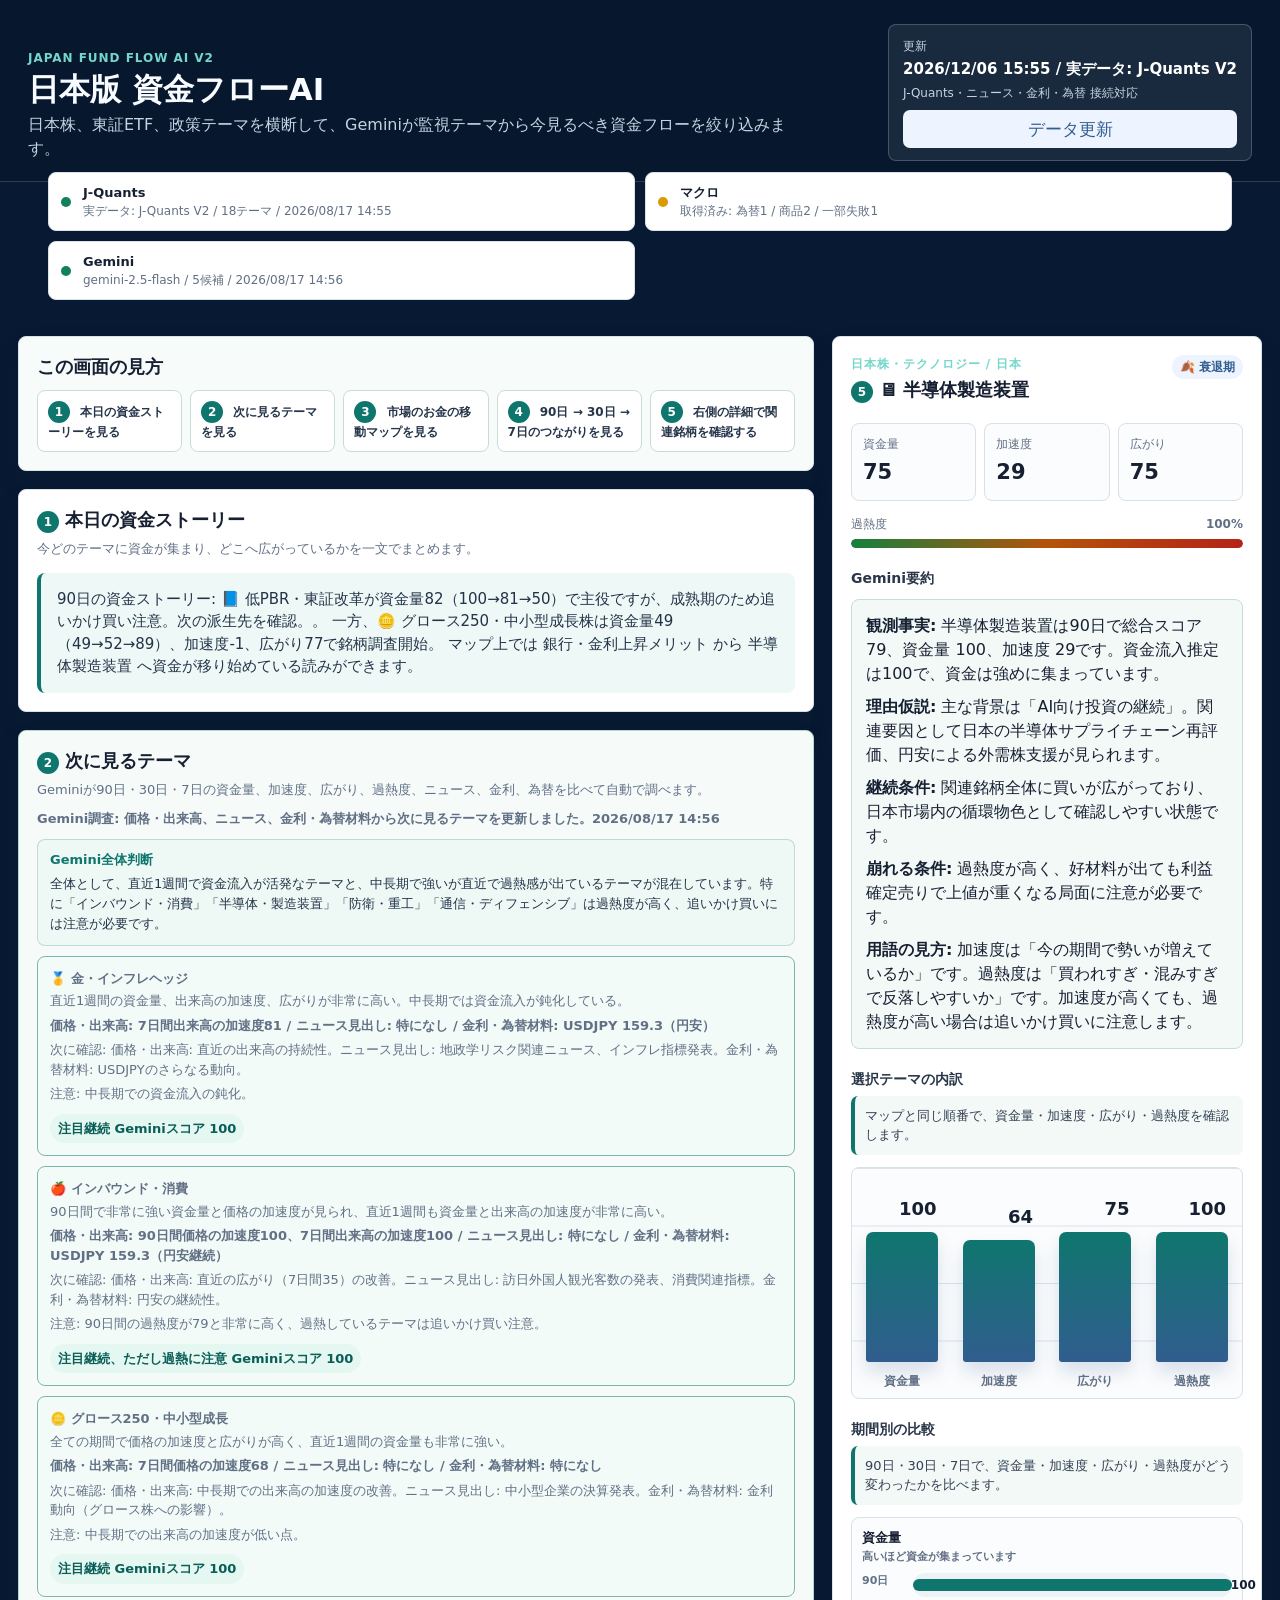
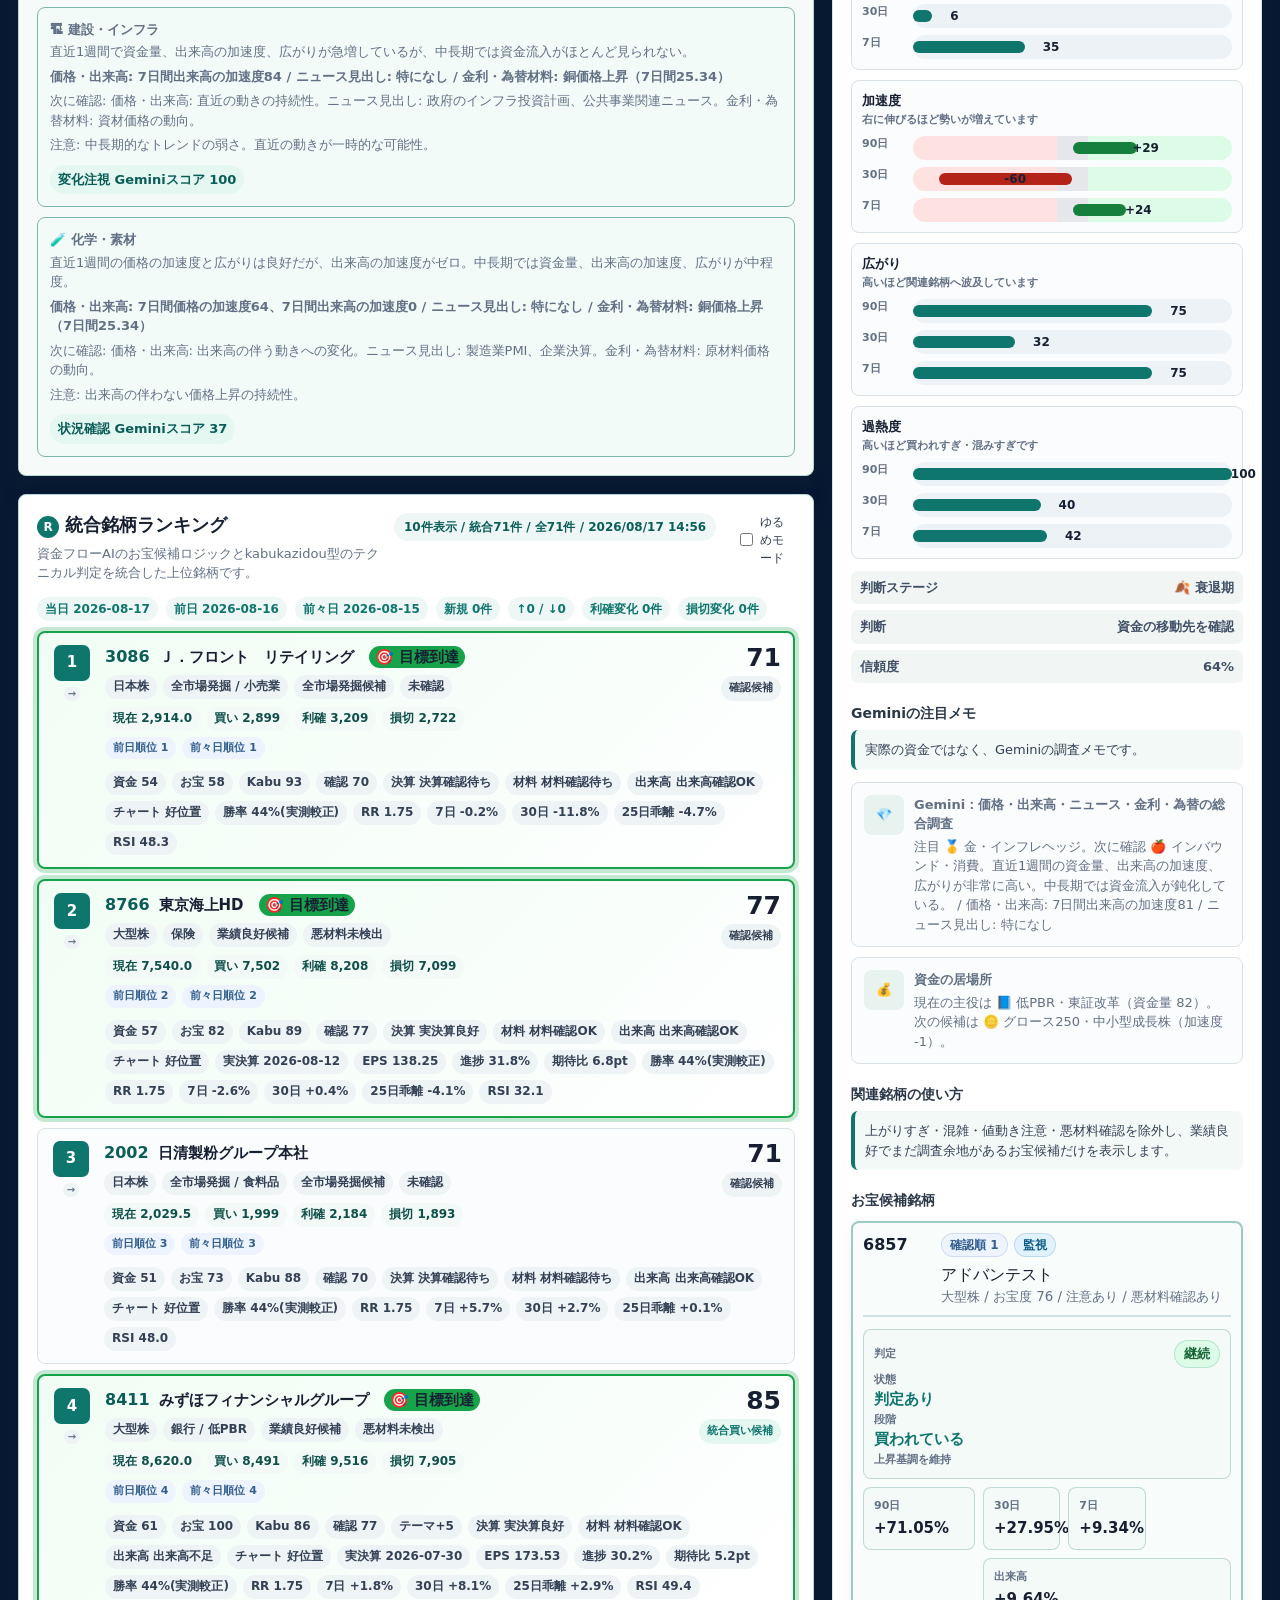
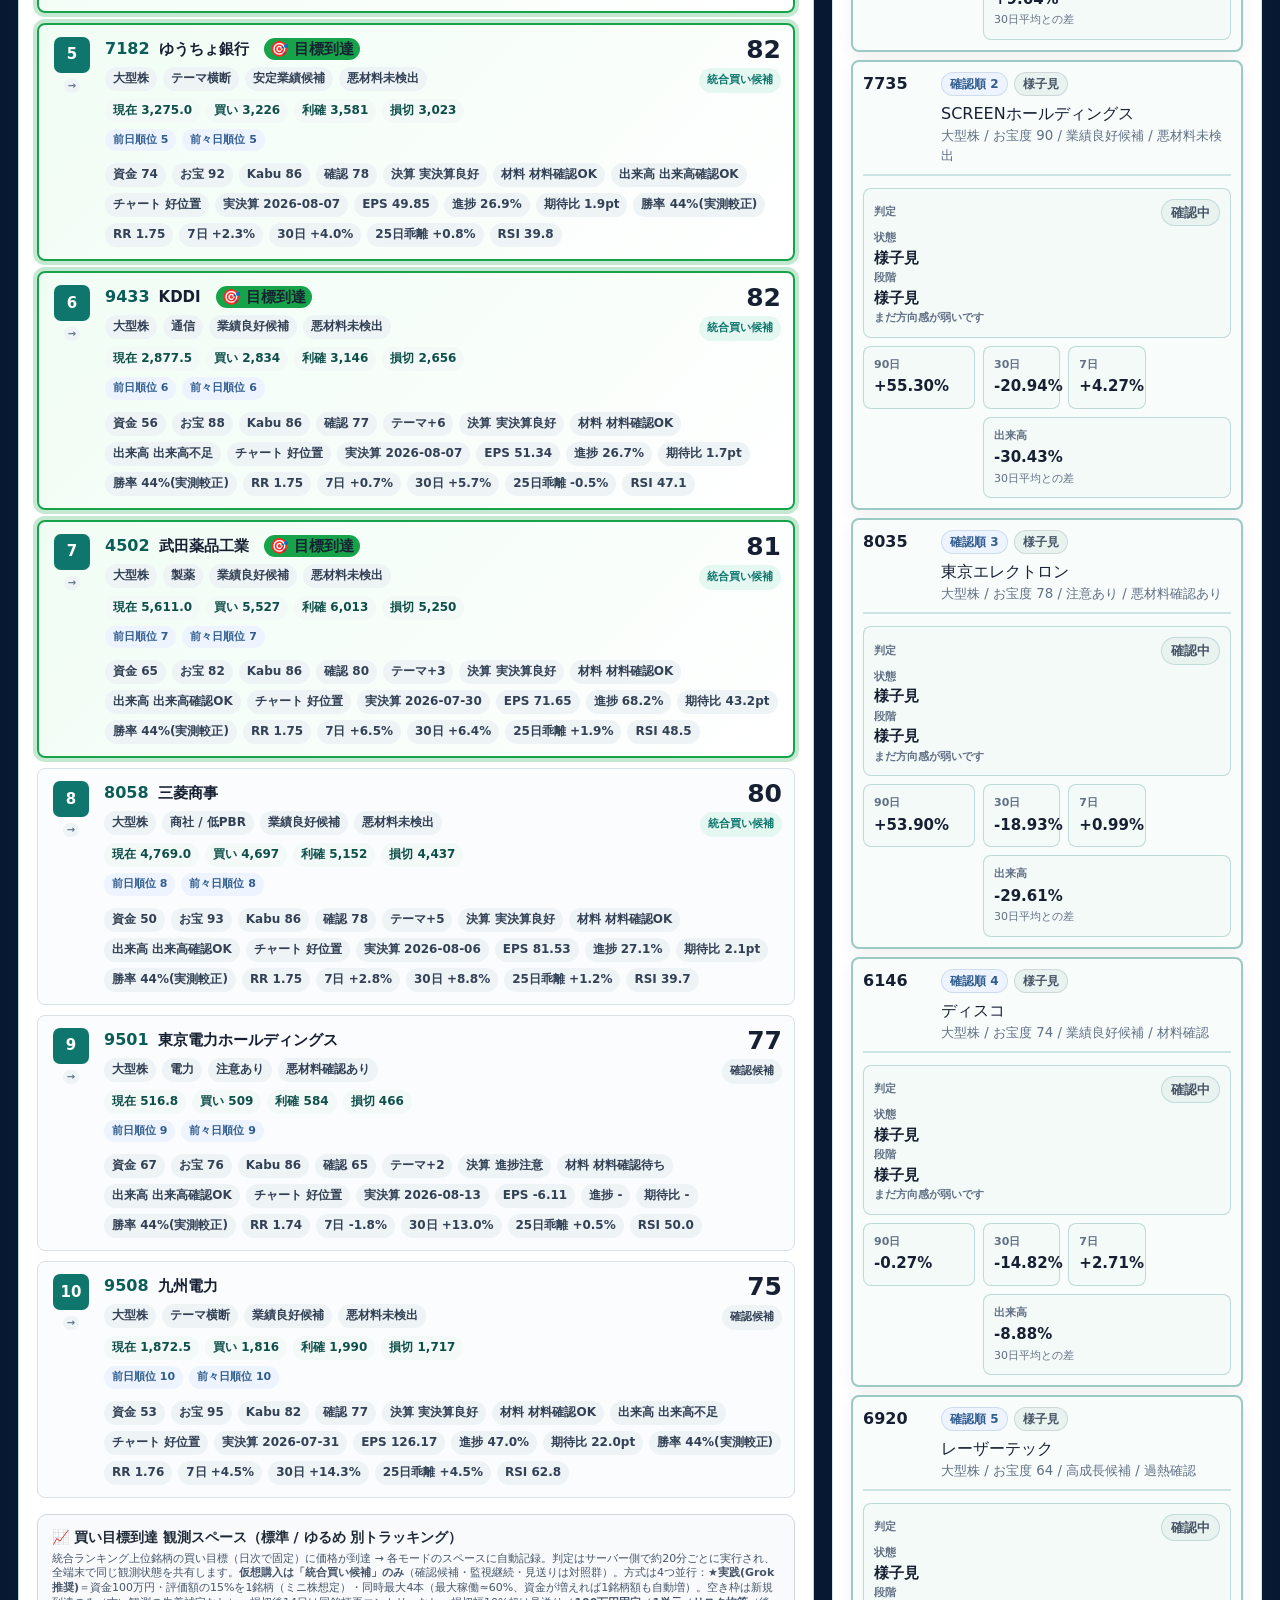
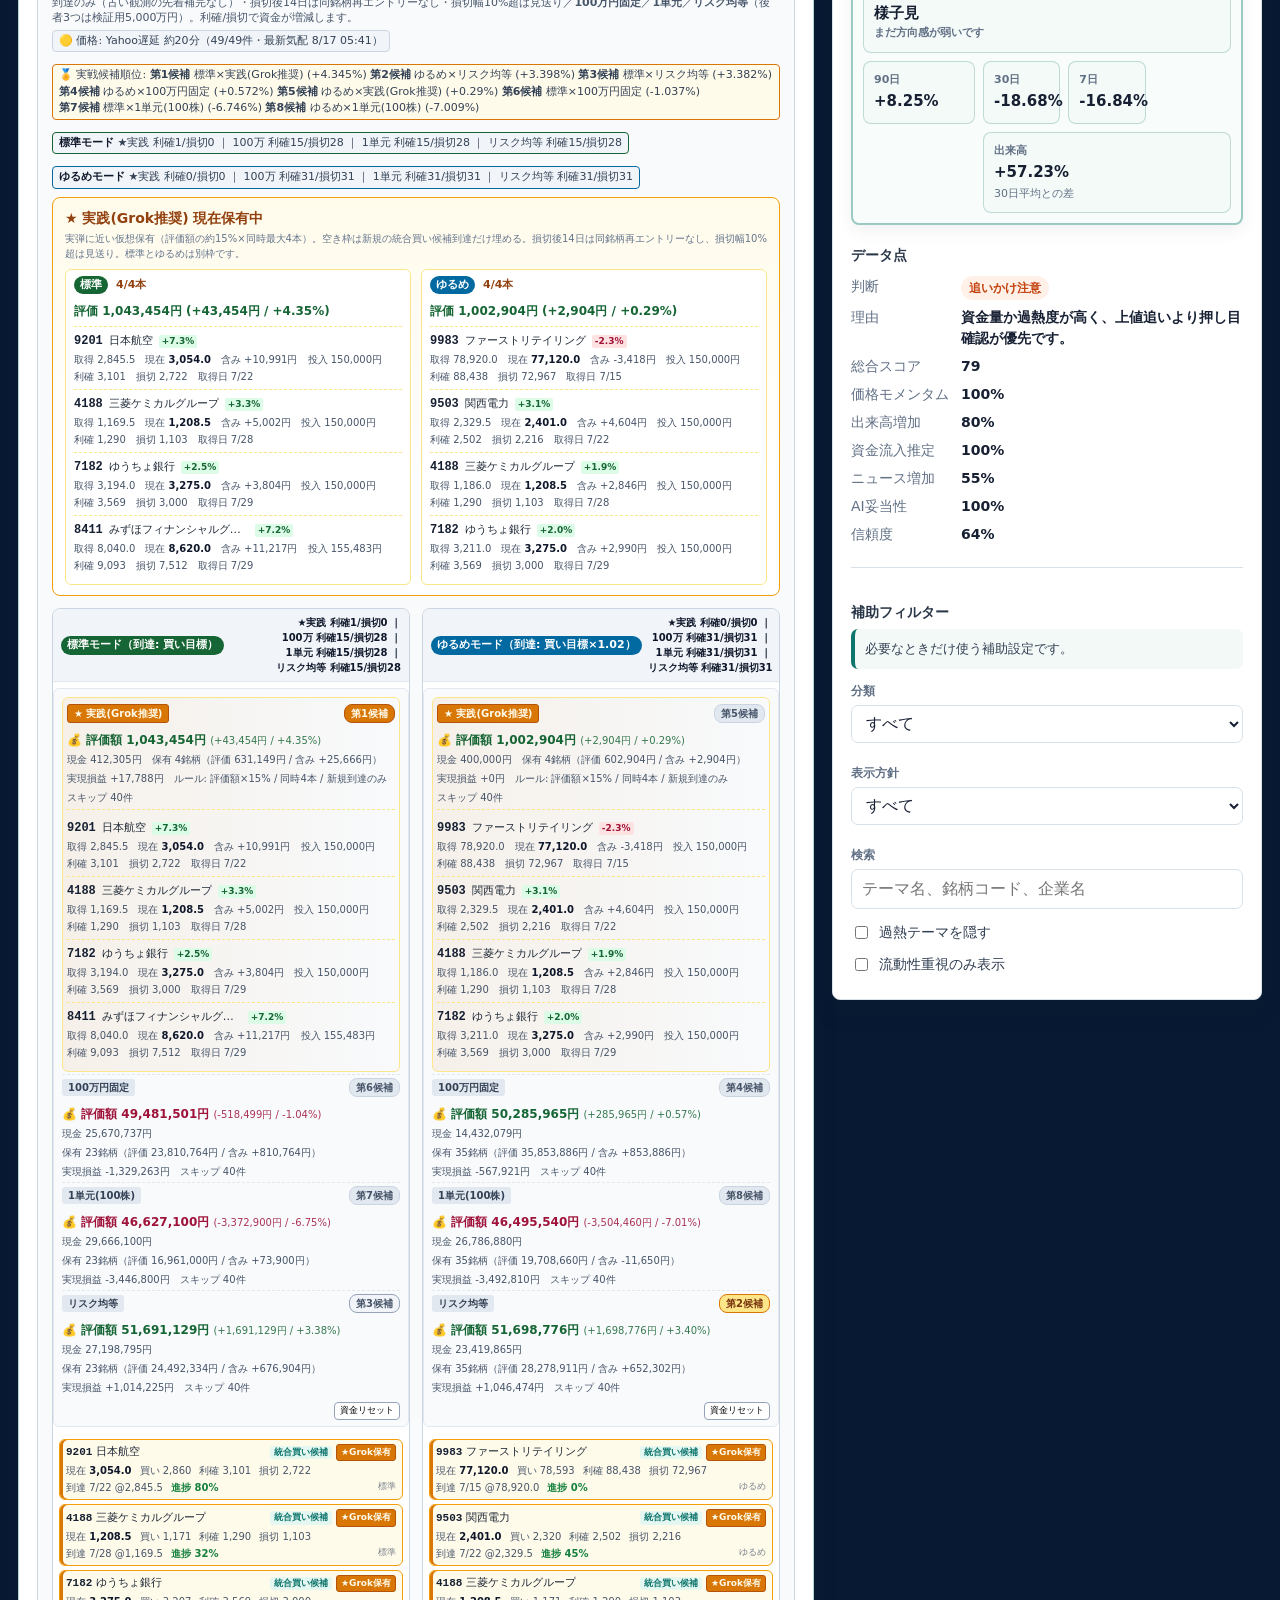
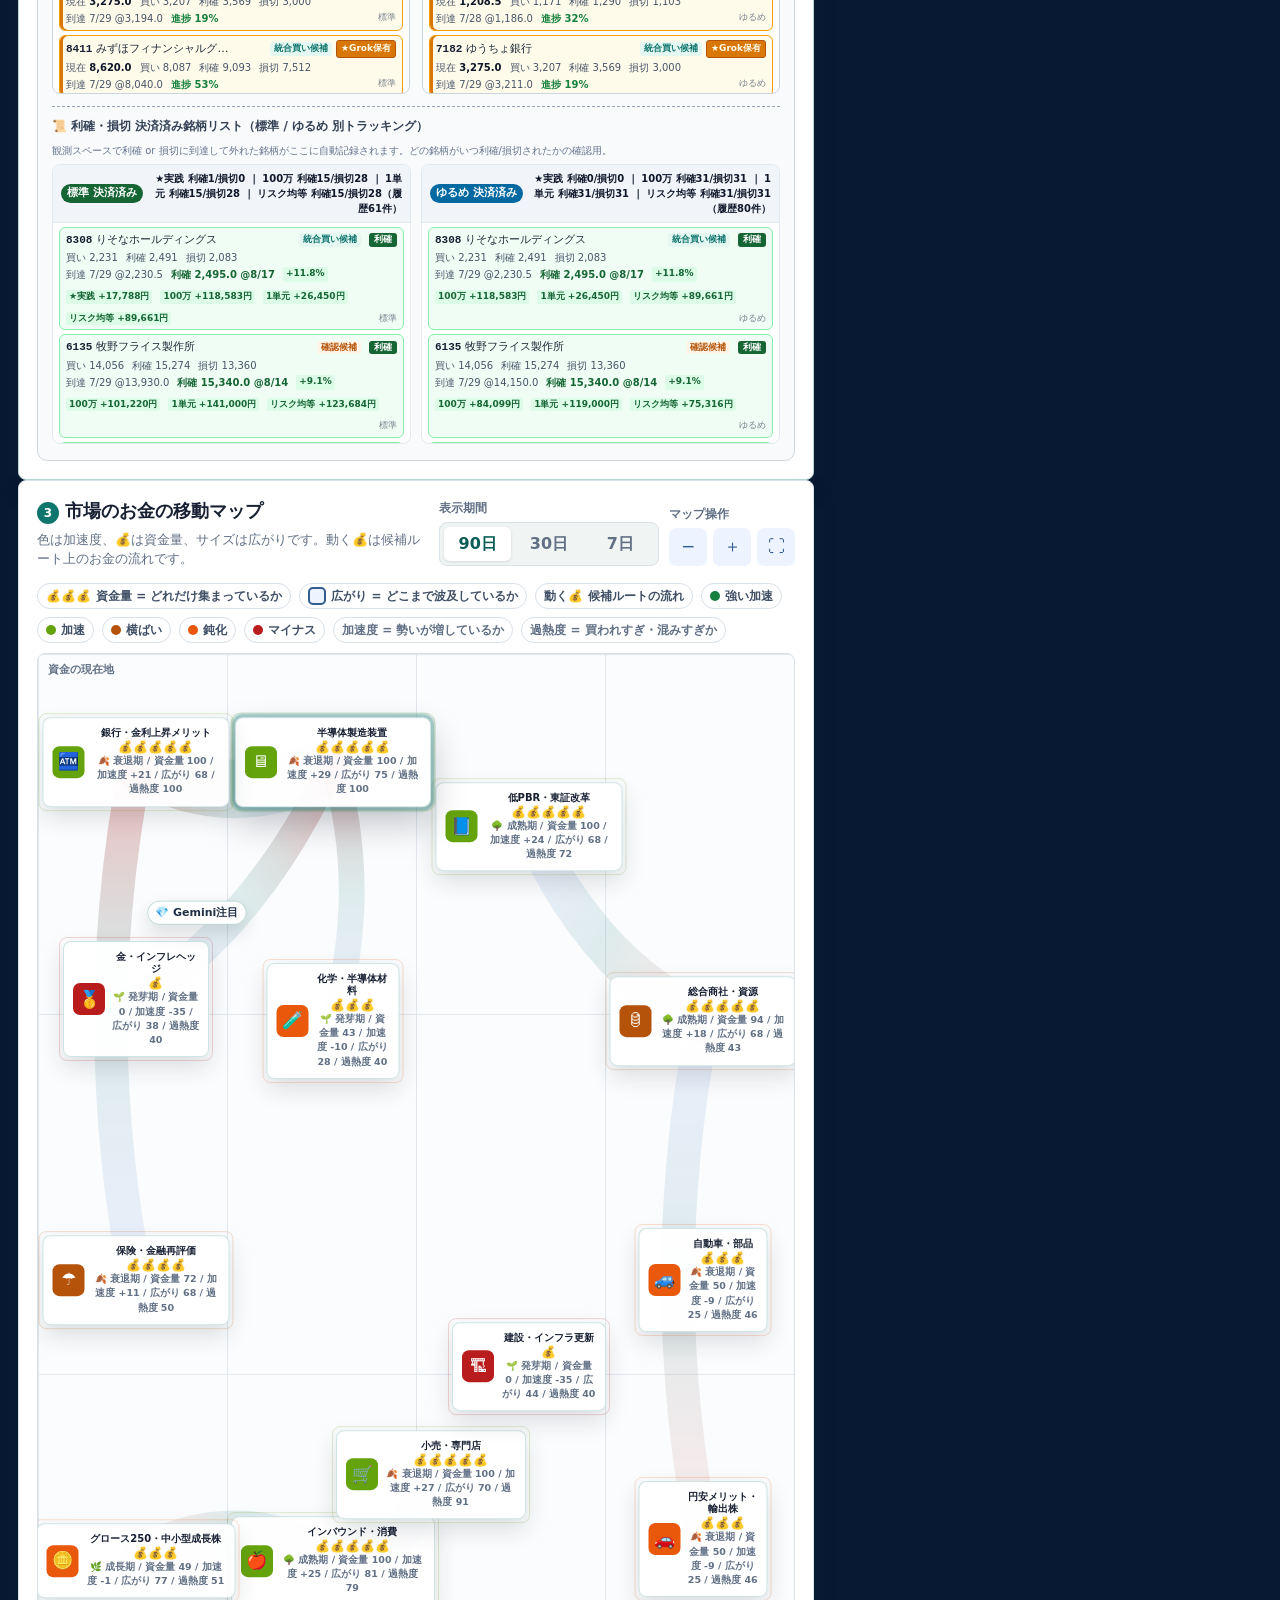
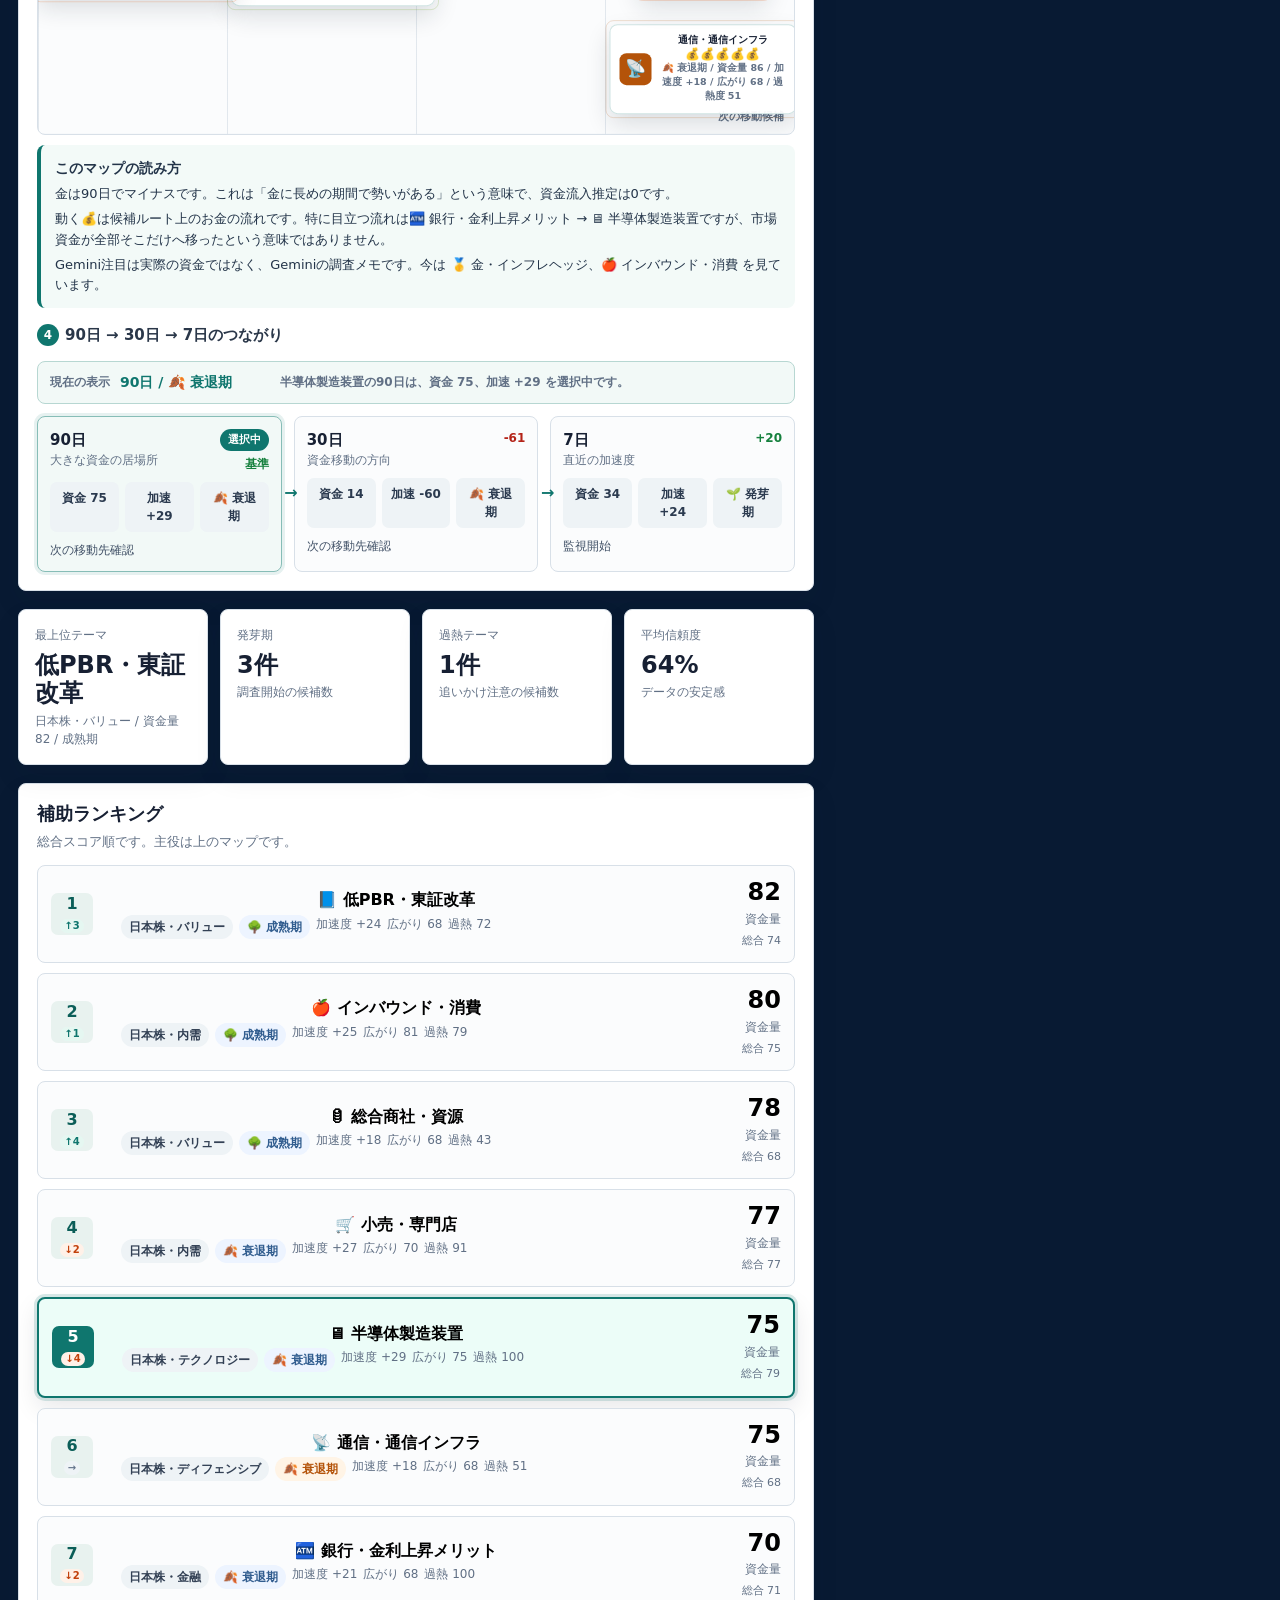
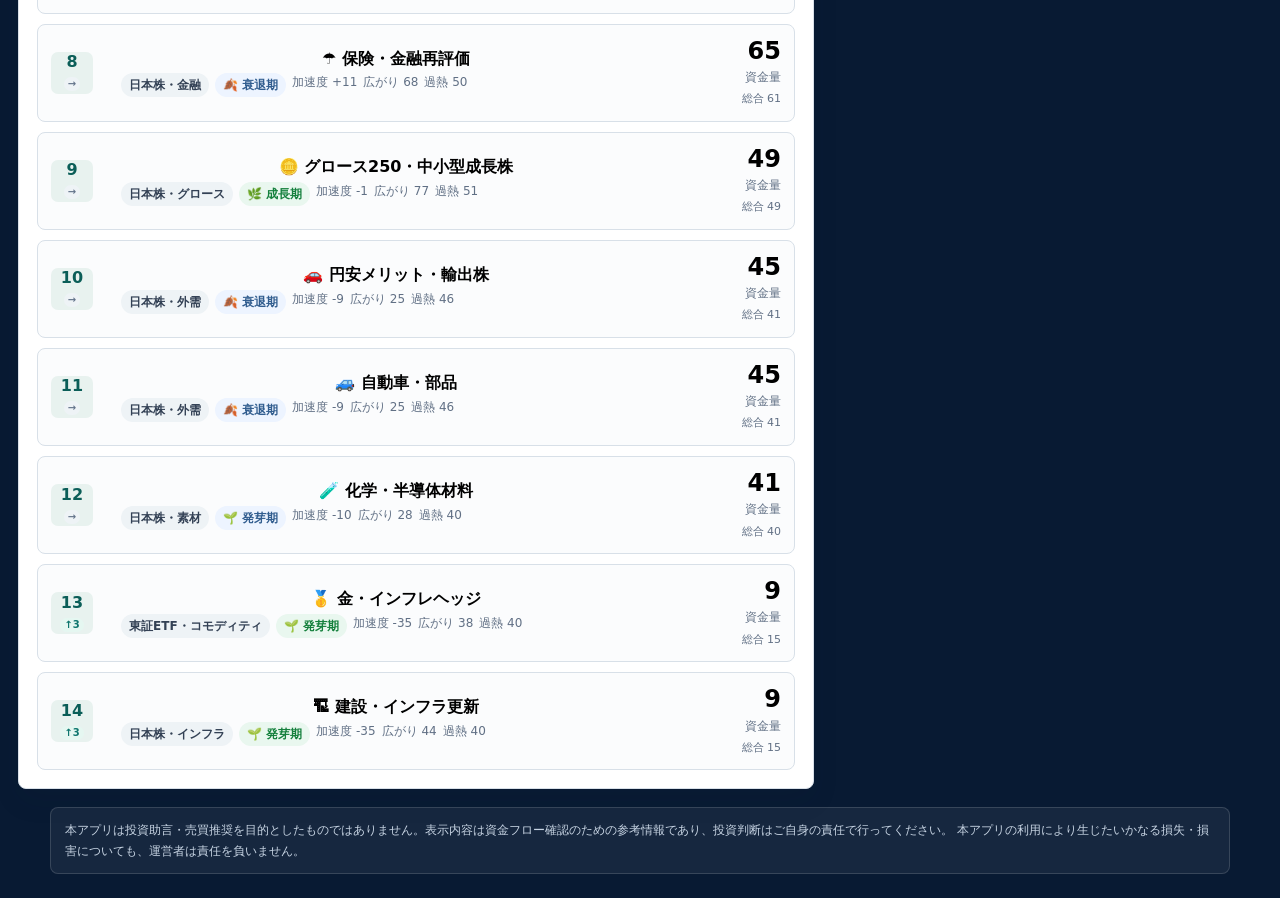
==== commit 661f6df1: "fix(practice): stop stale fill, skip SL reentry and wide stops" ====
--- a/docs/fund-flow-ai-system/index.html
+++ b/docs/fund-flow-ai-system/index.html
@@ -4,7 +4,7 @@
   <meta charset="UTF-8" />
   <meta name="viewport" content="width=device-width, initial-scale=1" />
   <title>日本版 資金フローAI v2</title>
-  <link rel="stylesheet" href="./styles.css?v=20260817-grok-holdings" />
+  <link rel="stylesheet" href="./styles.css?v=20260817-practice-fill" />
 </head>
 <body>
   <header class="app-header">
@@ -88,7 +88,7 @@
         <div class="integrated-obs-section">
           <div class="obs-head">
             <h3>📈 買い目標到達 観測スペース（標準 / ゆるめ 別トラッキング）</h3>
-            <span class="obs-note">統合ランキング上位銘柄の買い目標（日次で固定）に価格が到達 → 各モードのスペースに自動記録。判定はサーバー側で約20分ごとに実行され、全端末で同じ観測状態を共有します。<b>仮想購入は「統合買い候補」のみ</b>（確認候補・監視継続・見送りは対照群）。方式は4つ並行：★<b>実践(Grok推奨)</b>＝資金100万円・評価額の15%を1銘柄（ミニ株想定）・同時最大4本（最大稼働≈60%、資金が増えれば1銘柄額も自動増）／<b>100万円固定</b>／<b>1単元</b>／<b>リスク均等</b>（後者3つは検証用5,000万円）。利確/損切で資金が増減します。</span>
+            <span class="obs-note">統合ランキング上位銘柄の買い目標（日次で固定）に価格が到達 → 各モードのスペースに自動記録。判定はサーバー側で約20分ごとに実行され、全端末で同じ観測状態を共有します。<b>仮想購入は「統合買い候補」のみ</b>（確認候補・監視継続・見送りは対照群）。方式は4つ並行：★<b>実践(Grok推奨)</b>＝資金100万円・評価額の15%を1銘柄（ミニ株想定）・同時最大4本（最大稼働≈60%、資金が増えれば1銘柄額も自動増）。空き枠は新規到達のみ（古い観測の先着補完なし）・損切後14日は同銘柄再エントリーなし・損切幅10%超は見送り／<b>100万円固定</b>／<b>1単元</b>／<b>リスク均等</b>（後者3つは検証用5,000万円）。利確/損切で資金が増減します。</span>
             <div id="obsGlobalCounts" class="obs-global-counts" aria-live="polite"></div>
           </div>
           <div id="grokHoldingsPanel" class="grok-holdings-panel" aria-live="polite"></div>
@@ -308,6 +308,6 @@
     </p>
   </footer>
 
-  <script src="./app.js?v=20260817-grok-holdings"></script>
+  <script src="./app.js?v=20260817-practice-fill"></script>
 </body>
 </html>
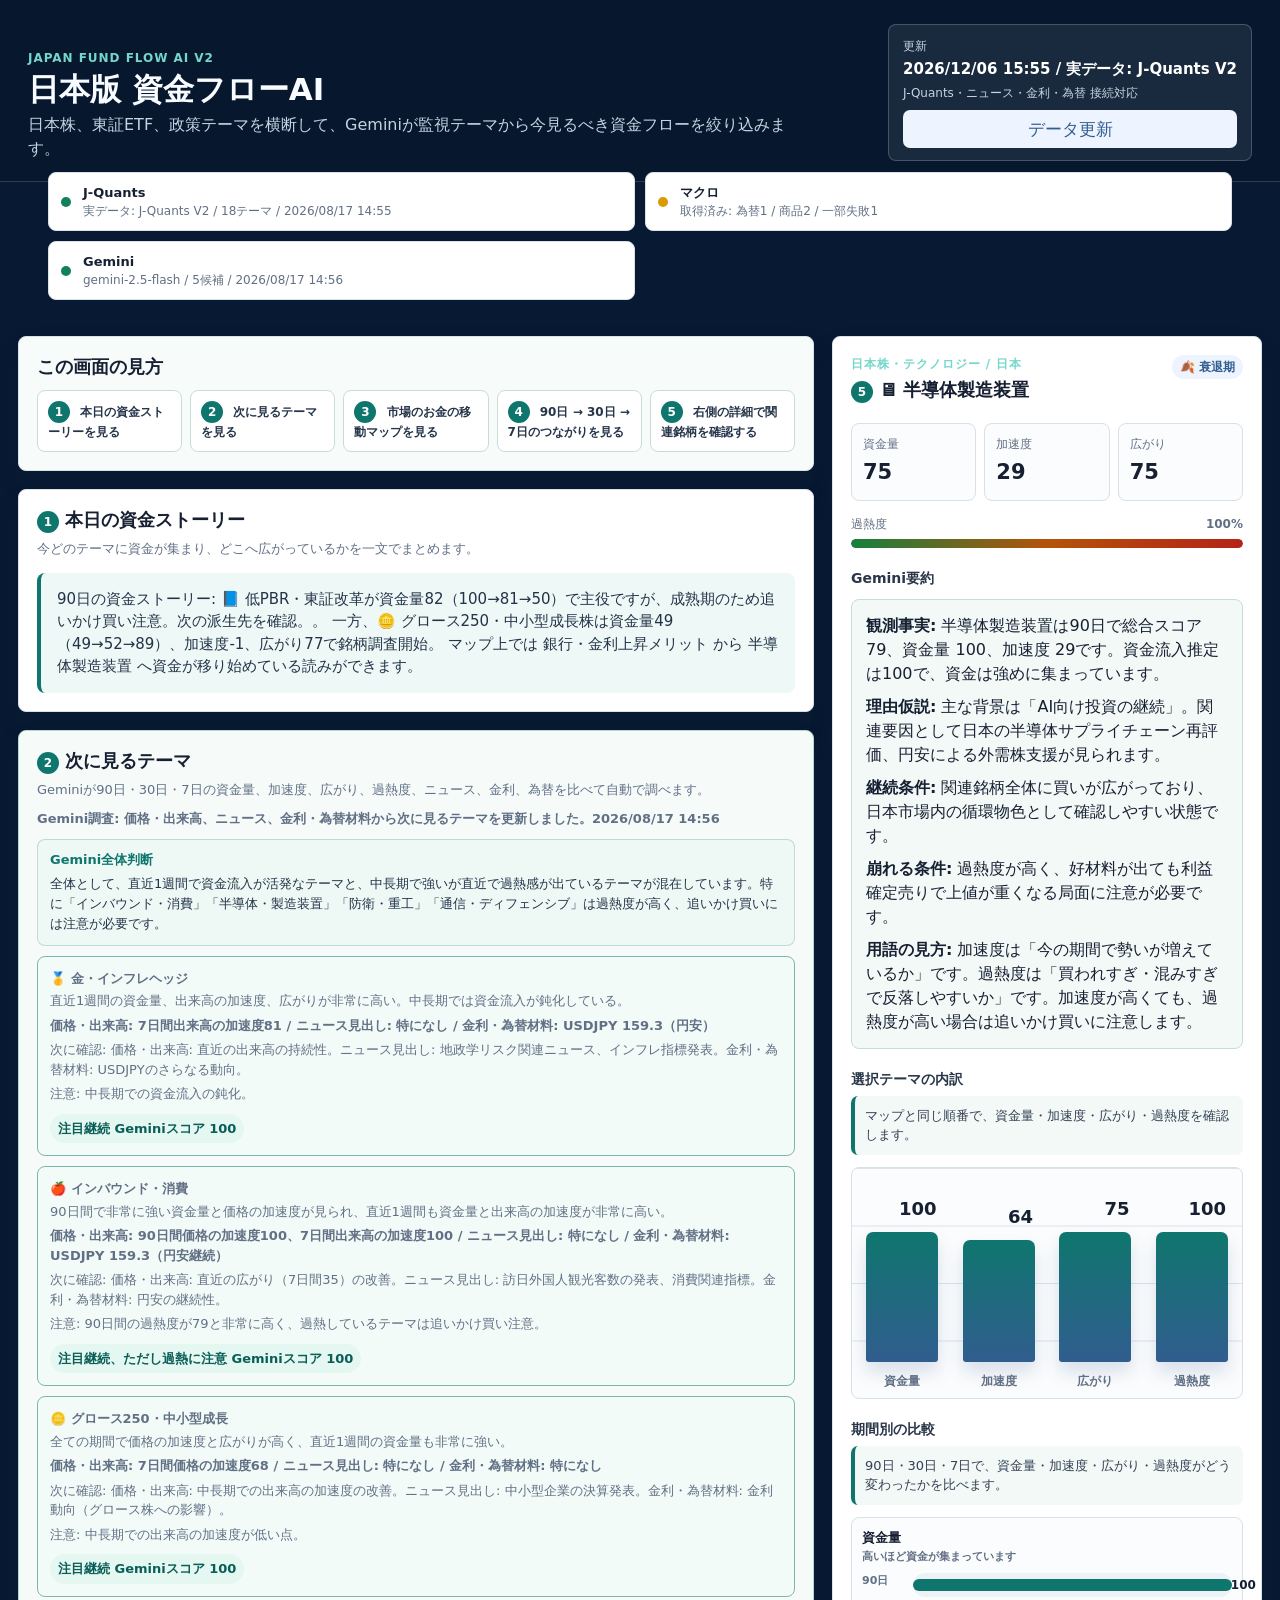
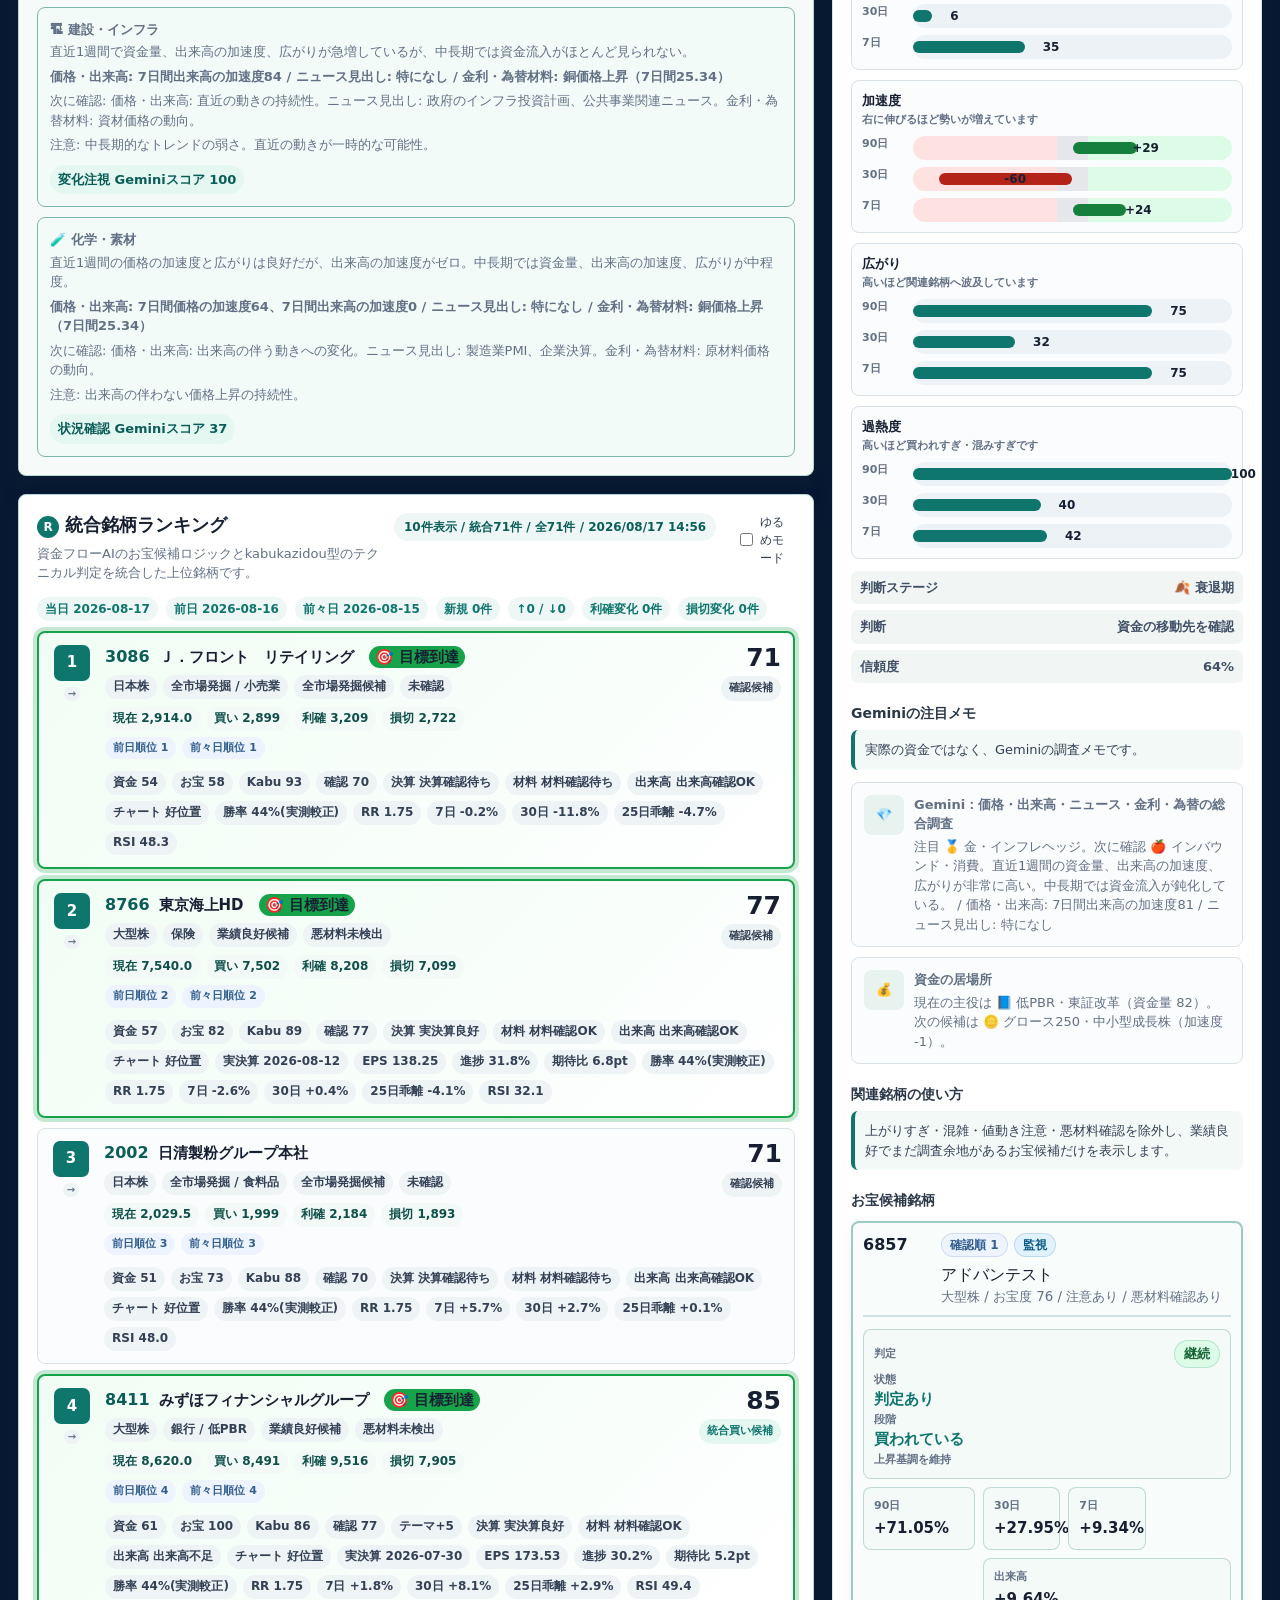
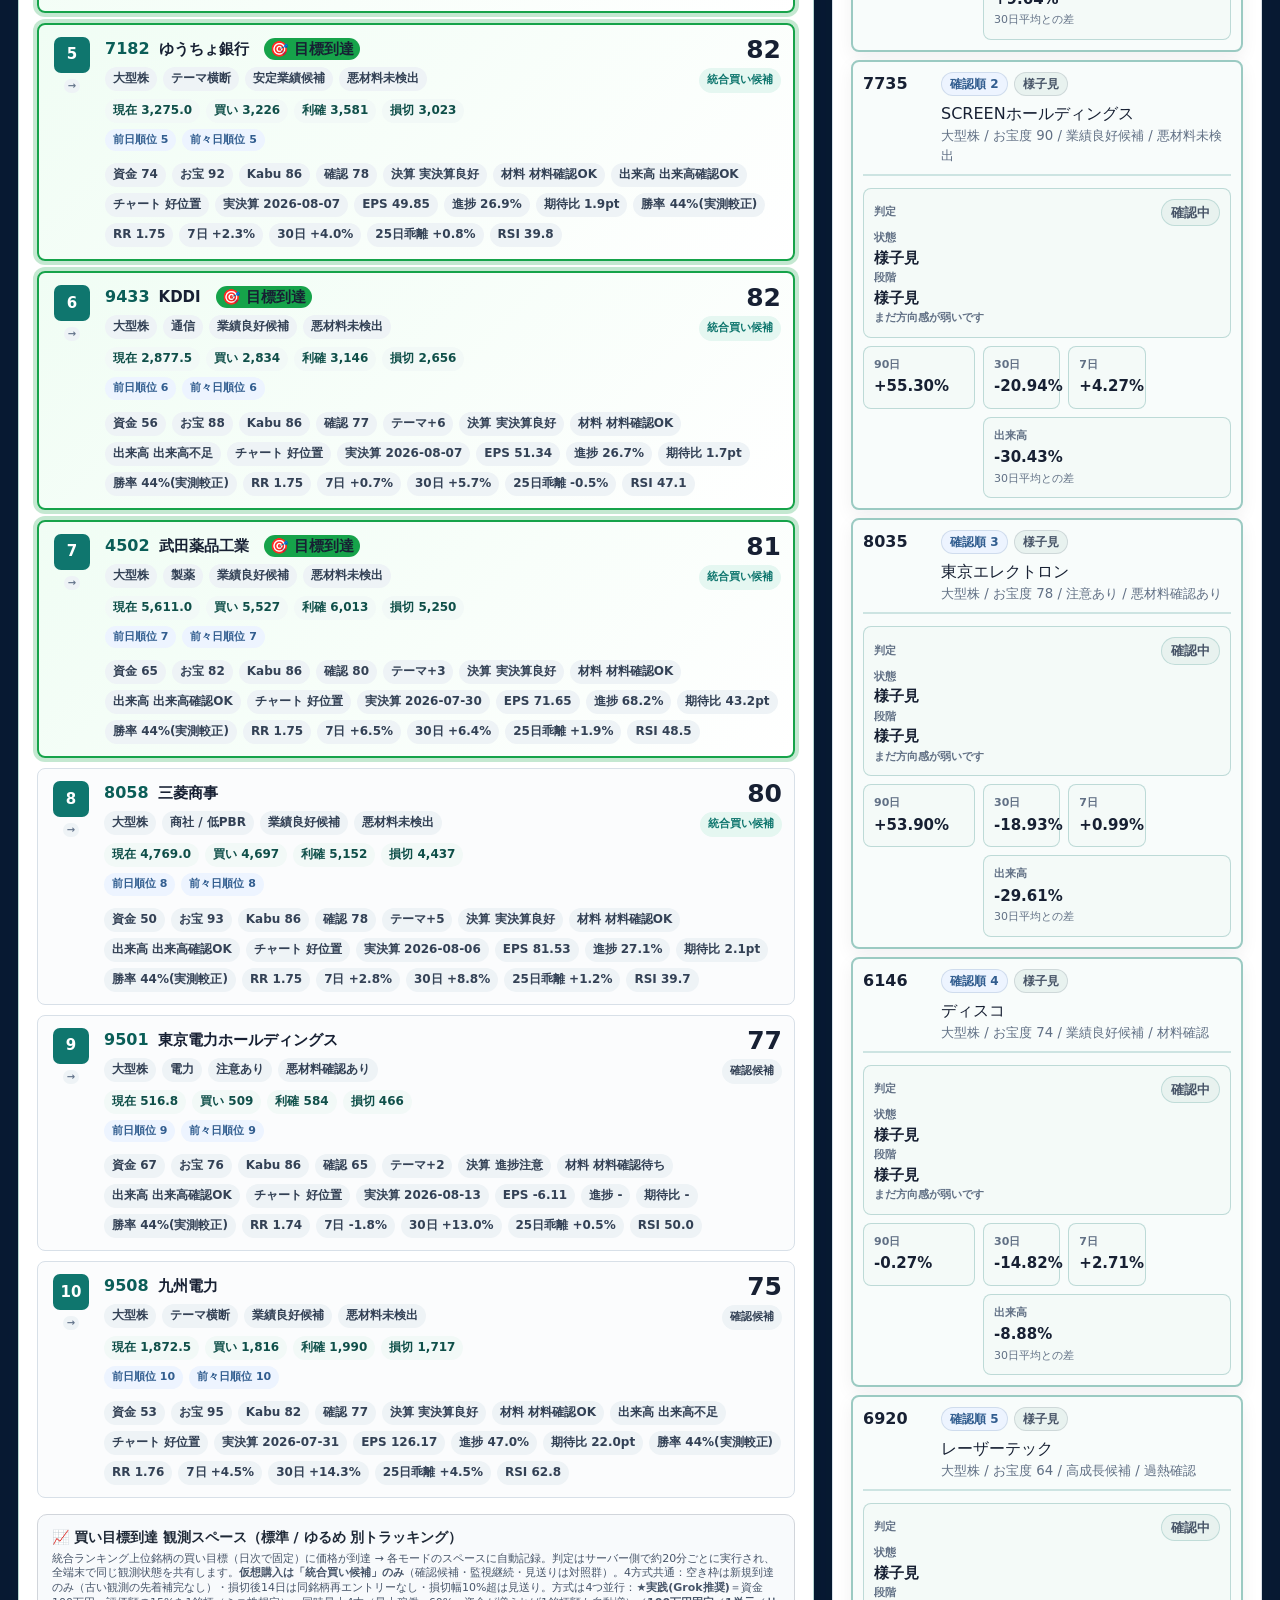
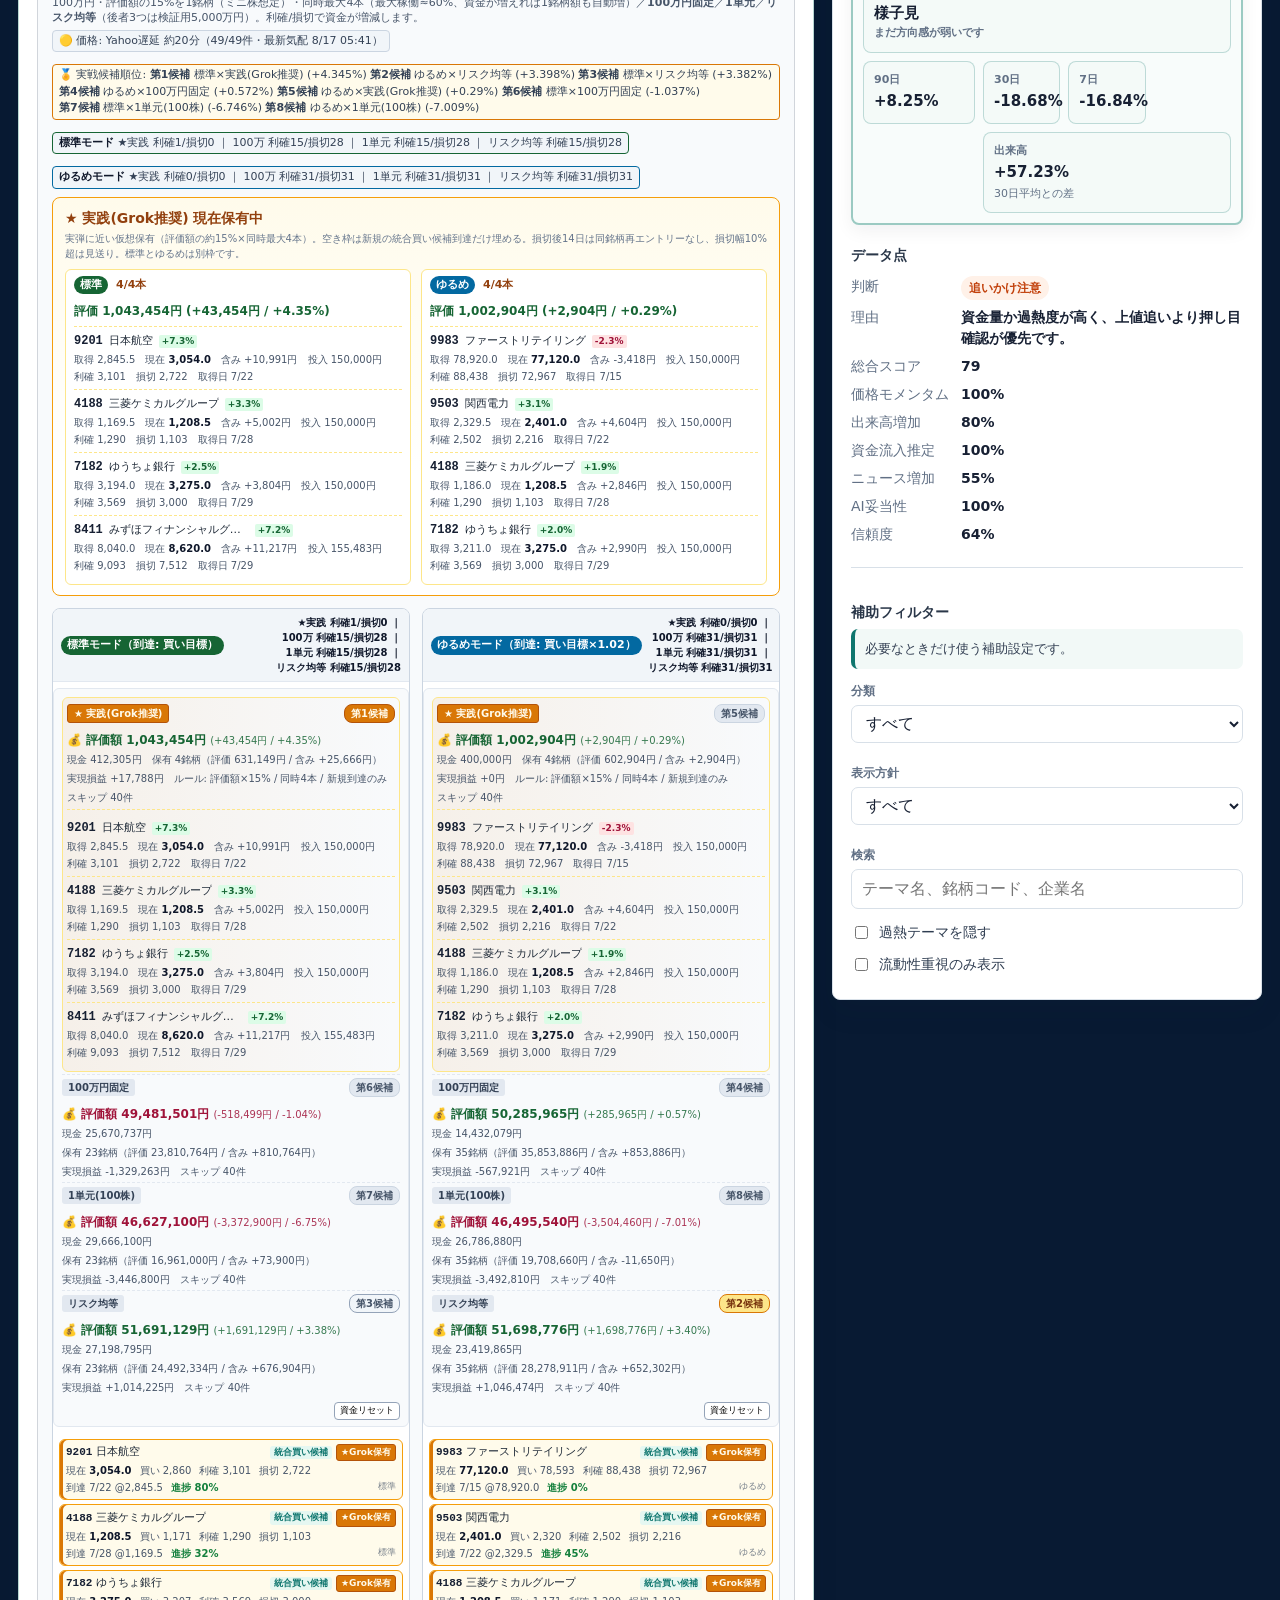
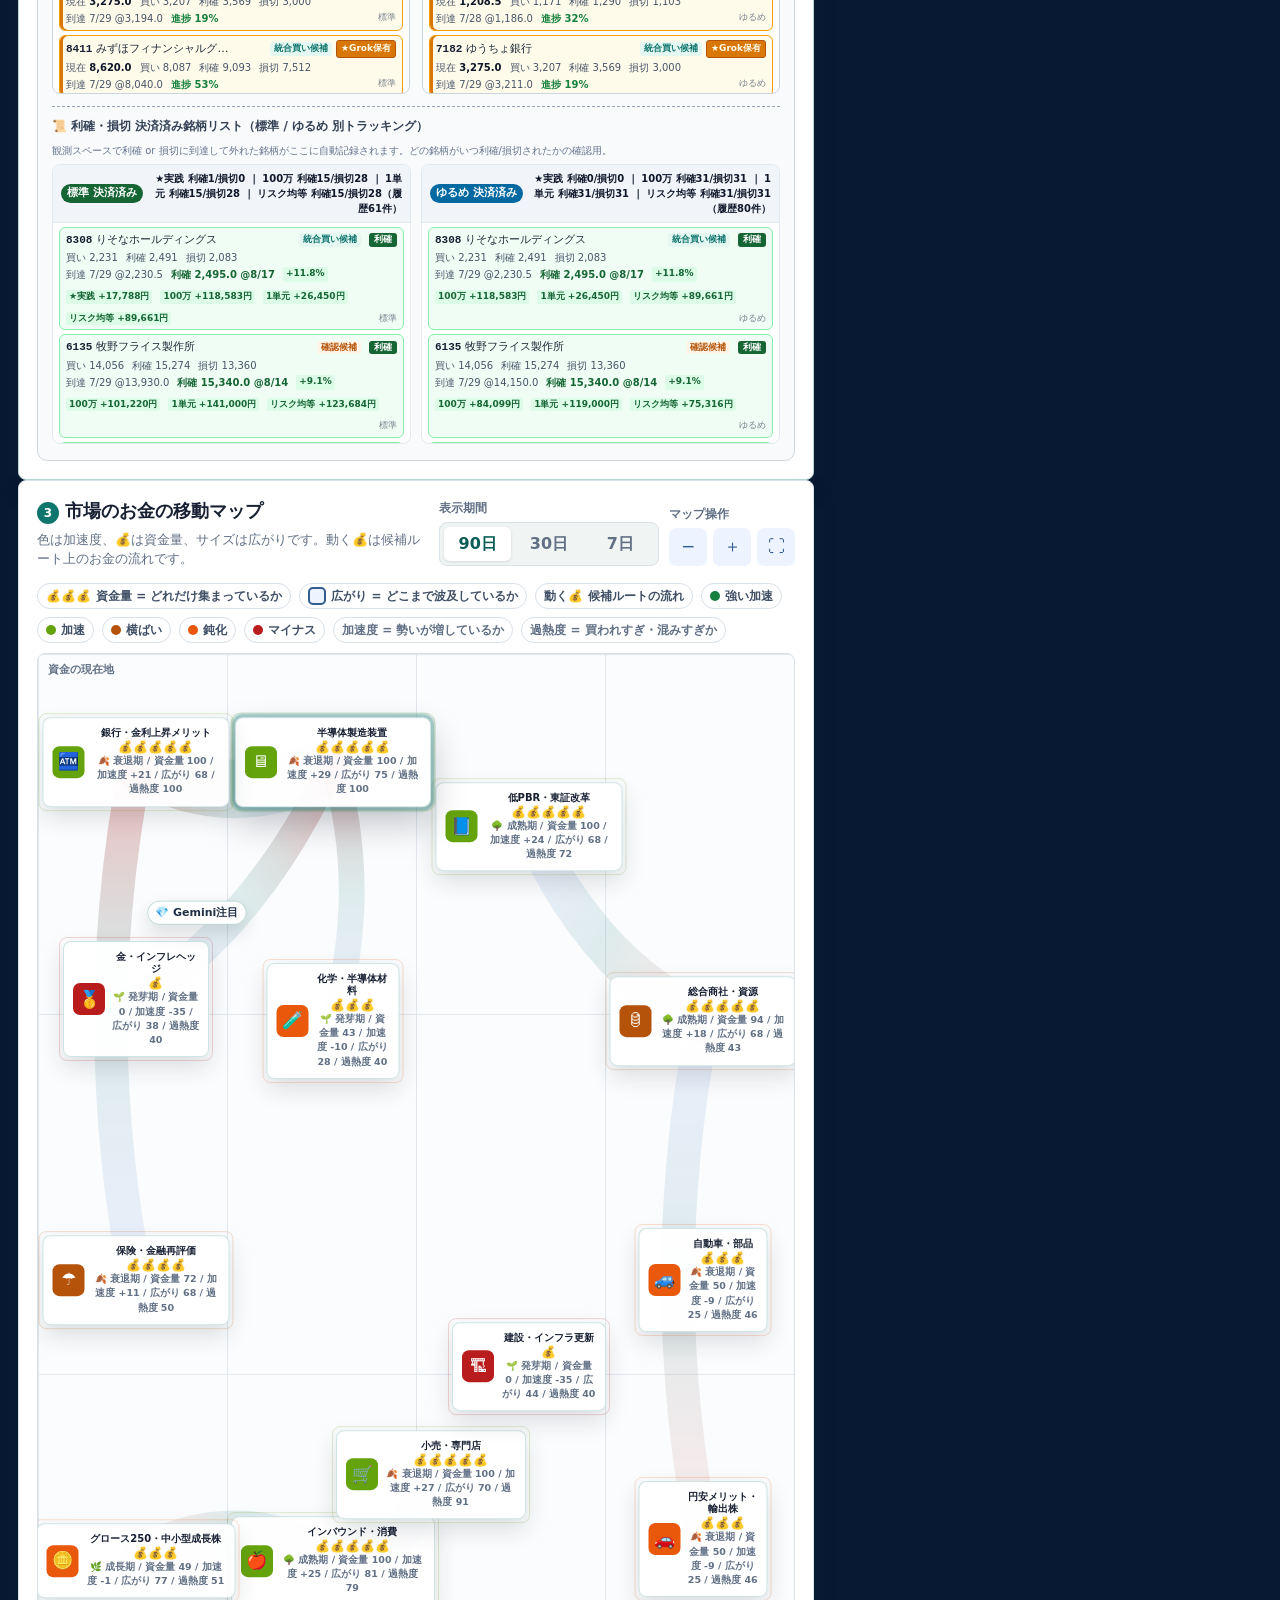
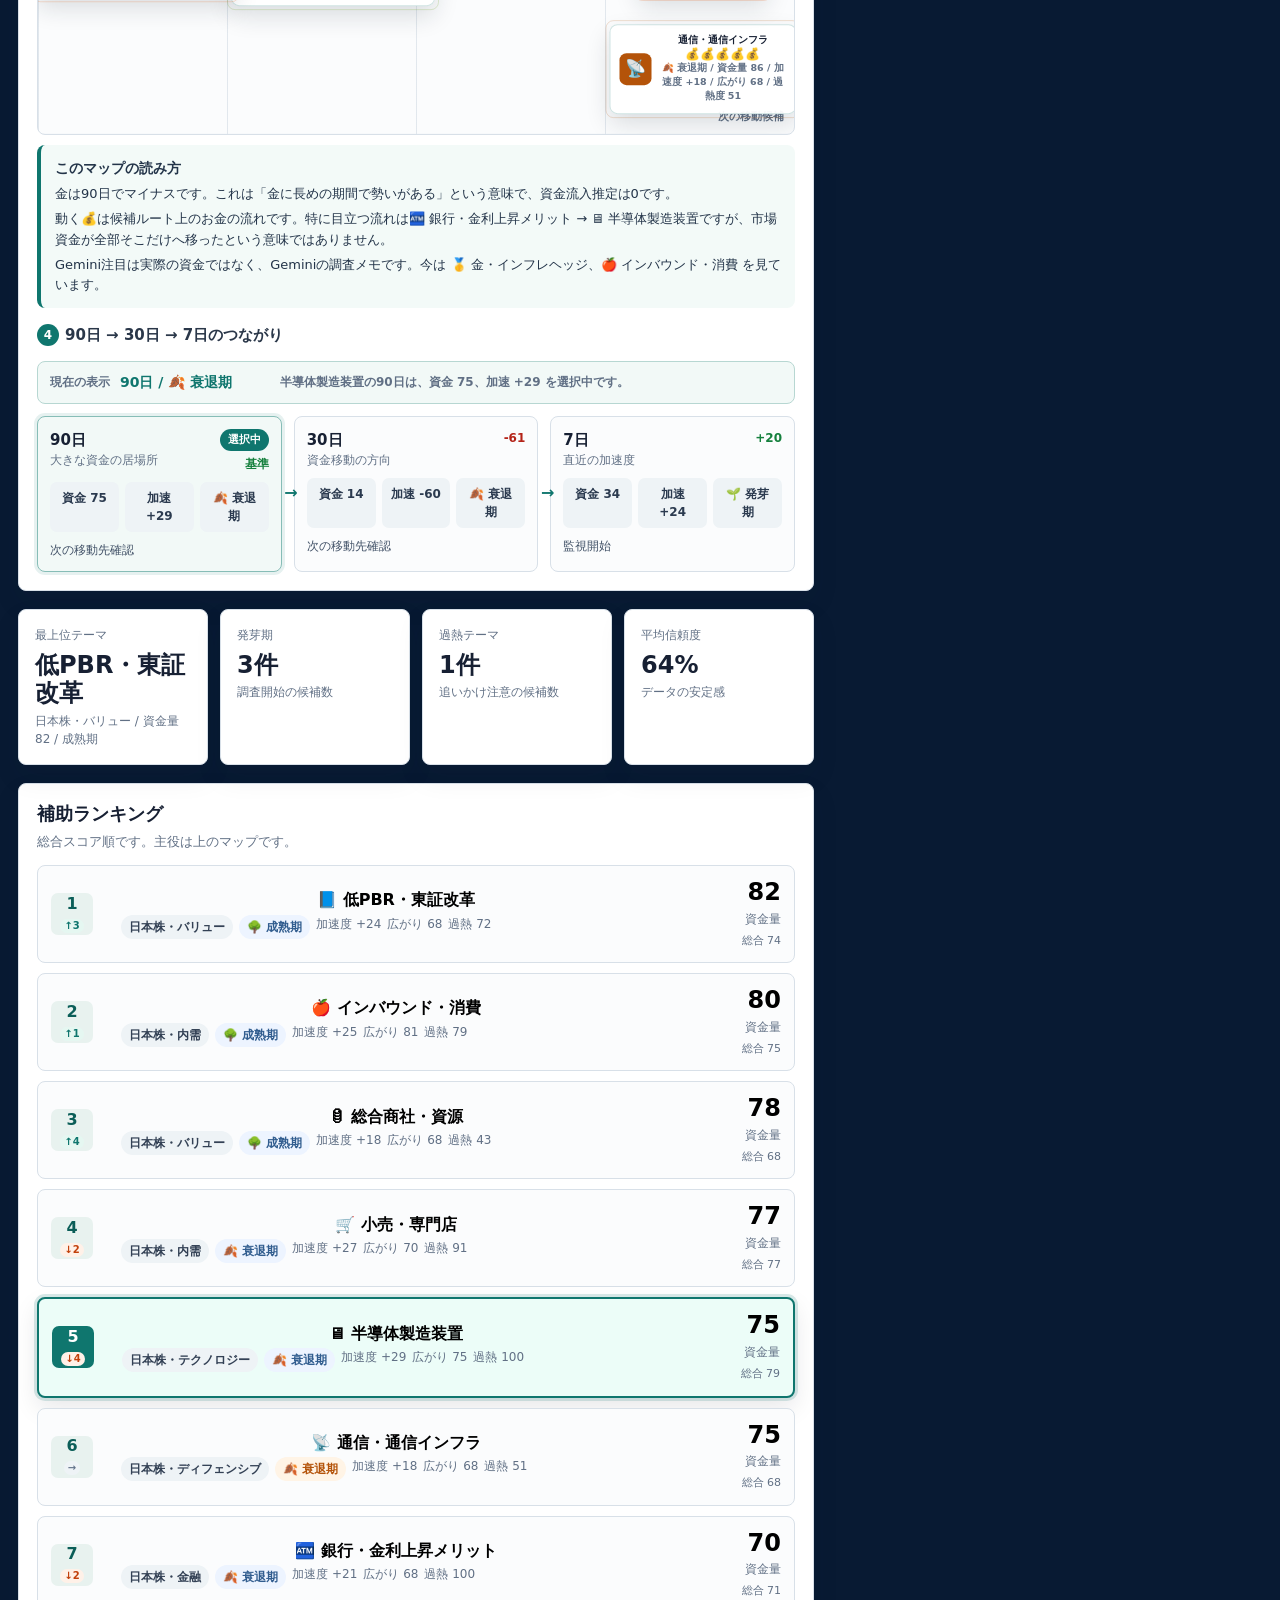
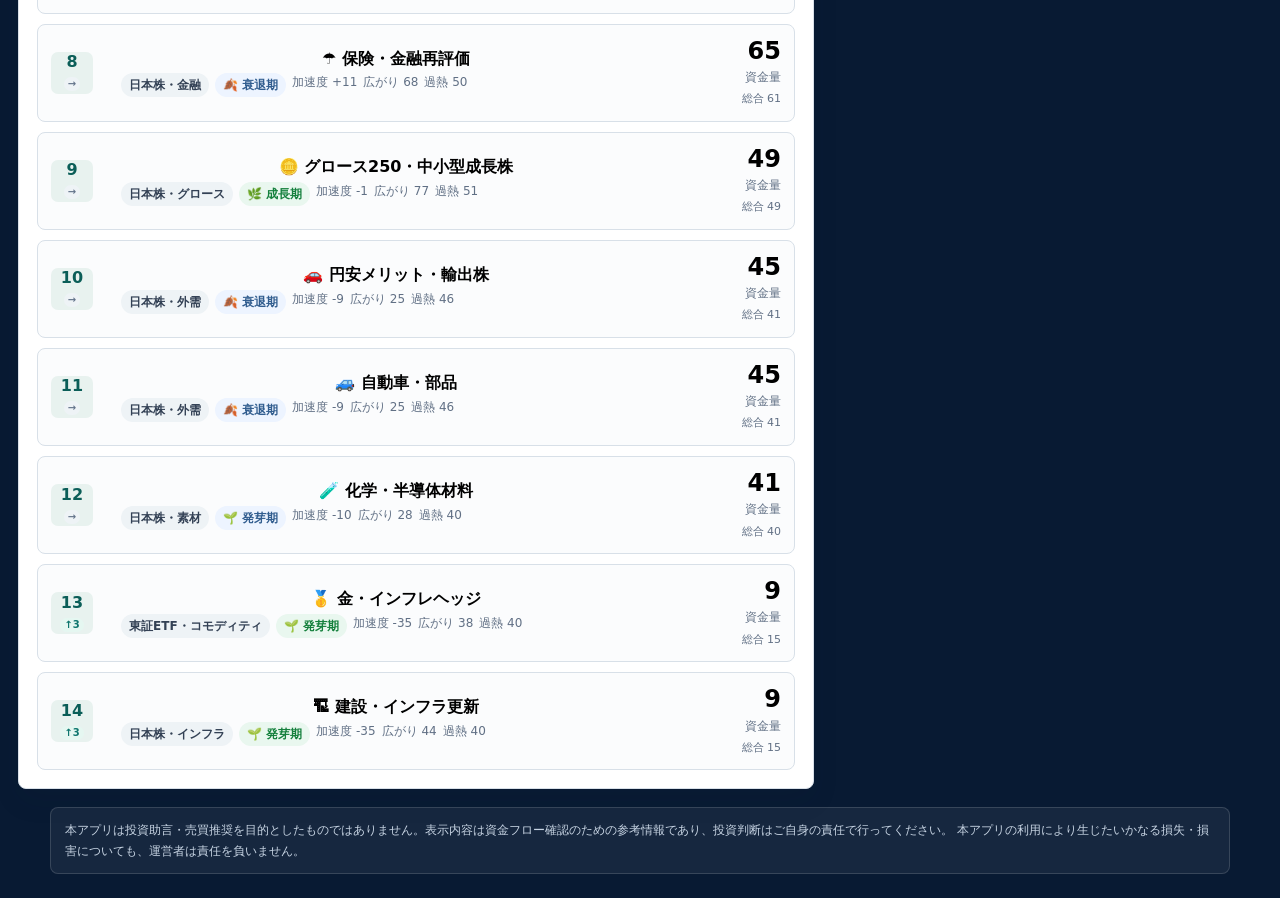
==== commit 9f398665: "fix(obs): apply fresh-fill and SL filters to all 4 variants" ====
--- a/docs/fund-flow-ai-system/index.html
+++ b/docs/fund-flow-ai-system/index.html
@@ -4,7 +4,7 @@
   <meta charset="UTF-8" />
   <meta name="viewport" content="width=device-width, initial-scale=1" />
   <title>日本版 資金フローAI v2</title>
-  <link rel="stylesheet" href="./styles.css?v=20260817-practice-fill" />
+  <link rel="stylesheet" href="./styles.css?v=20260817-all-fill" />
 </head>
 <body>
   <header class="app-header">
@@ -88,7 +88,7 @@
         <div class="integrated-obs-section">
           <div class="obs-head">
             <h3>📈 買い目標到達 観測スペース（標準 / ゆるめ 別トラッキング）</h3>
-            <span class="obs-note">統合ランキング上位銘柄の買い目標（日次で固定）に価格が到達 → 各モードのスペースに自動記録。判定はサーバー側で約20分ごとに実行され、全端末で同じ観測状態を共有します。<b>仮想購入は「統合買い候補」のみ</b>（確認候補・監視継続・見送りは対照群）。方式は4つ並行：★<b>実践(Grok推奨)</b>＝資金100万円・評価額の15%を1銘柄（ミニ株想定）・同時最大4本（最大稼働≈60%、資金が増えれば1銘柄額も自動増）。空き枠は新規到達のみ（古い観測の先着補完なし）・損切後14日は同銘柄再エントリーなし・損切幅10%超は見送り／<b>100万円固定</b>／<b>1単元</b>／<b>リスク均等</b>（後者3つは検証用5,000万円）。利確/損切で資金が増減します。</span>
+            <span class="obs-note">統合ランキング上位銘柄の買い目標（日次で固定）に価格が到達 → 各モードのスペースに自動記録。判定はサーバー側で約20分ごとに実行され、全端末で同じ観測状態を共有します。<b>仮想購入は「統合買い候補」のみ</b>（確認候補・監視継続・見送りは対照群）。4方式共通：空き枠は新規到達のみ（古い観測の先着補完なし）・損切後14日は同銘柄再エントリーなし・損切幅10%超は見送り。方式は4つ並行：★<b>実践(Grok推奨)</b>＝資金100万円・評価額の15%を1銘柄（ミニ株想定）・同時最大4本（最大稼働≈60%、資金が増えれば1銘柄額も自動増）／<b>100万円固定</b>／<b>1単元</b>／<b>リスク均等</b>（後者3つは検証用5,000万円）。利確/損切で資金が増減します。</span>
             <div id="obsGlobalCounts" class="obs-global-counts" aria-live="polite"></div>
           </div>
           <div id="grokHoldingsPanel" class="grok-holdings-panel" aria-live="polite"></div>
@@ -308,6 +308,6 @@
     </p>
   </footer>
 
-  <script src="./app.js?v=20260817-practice-fill"></script>
+  <script src="./app.js?v=20260817-all-fill"></script>
 </body>
 </html>
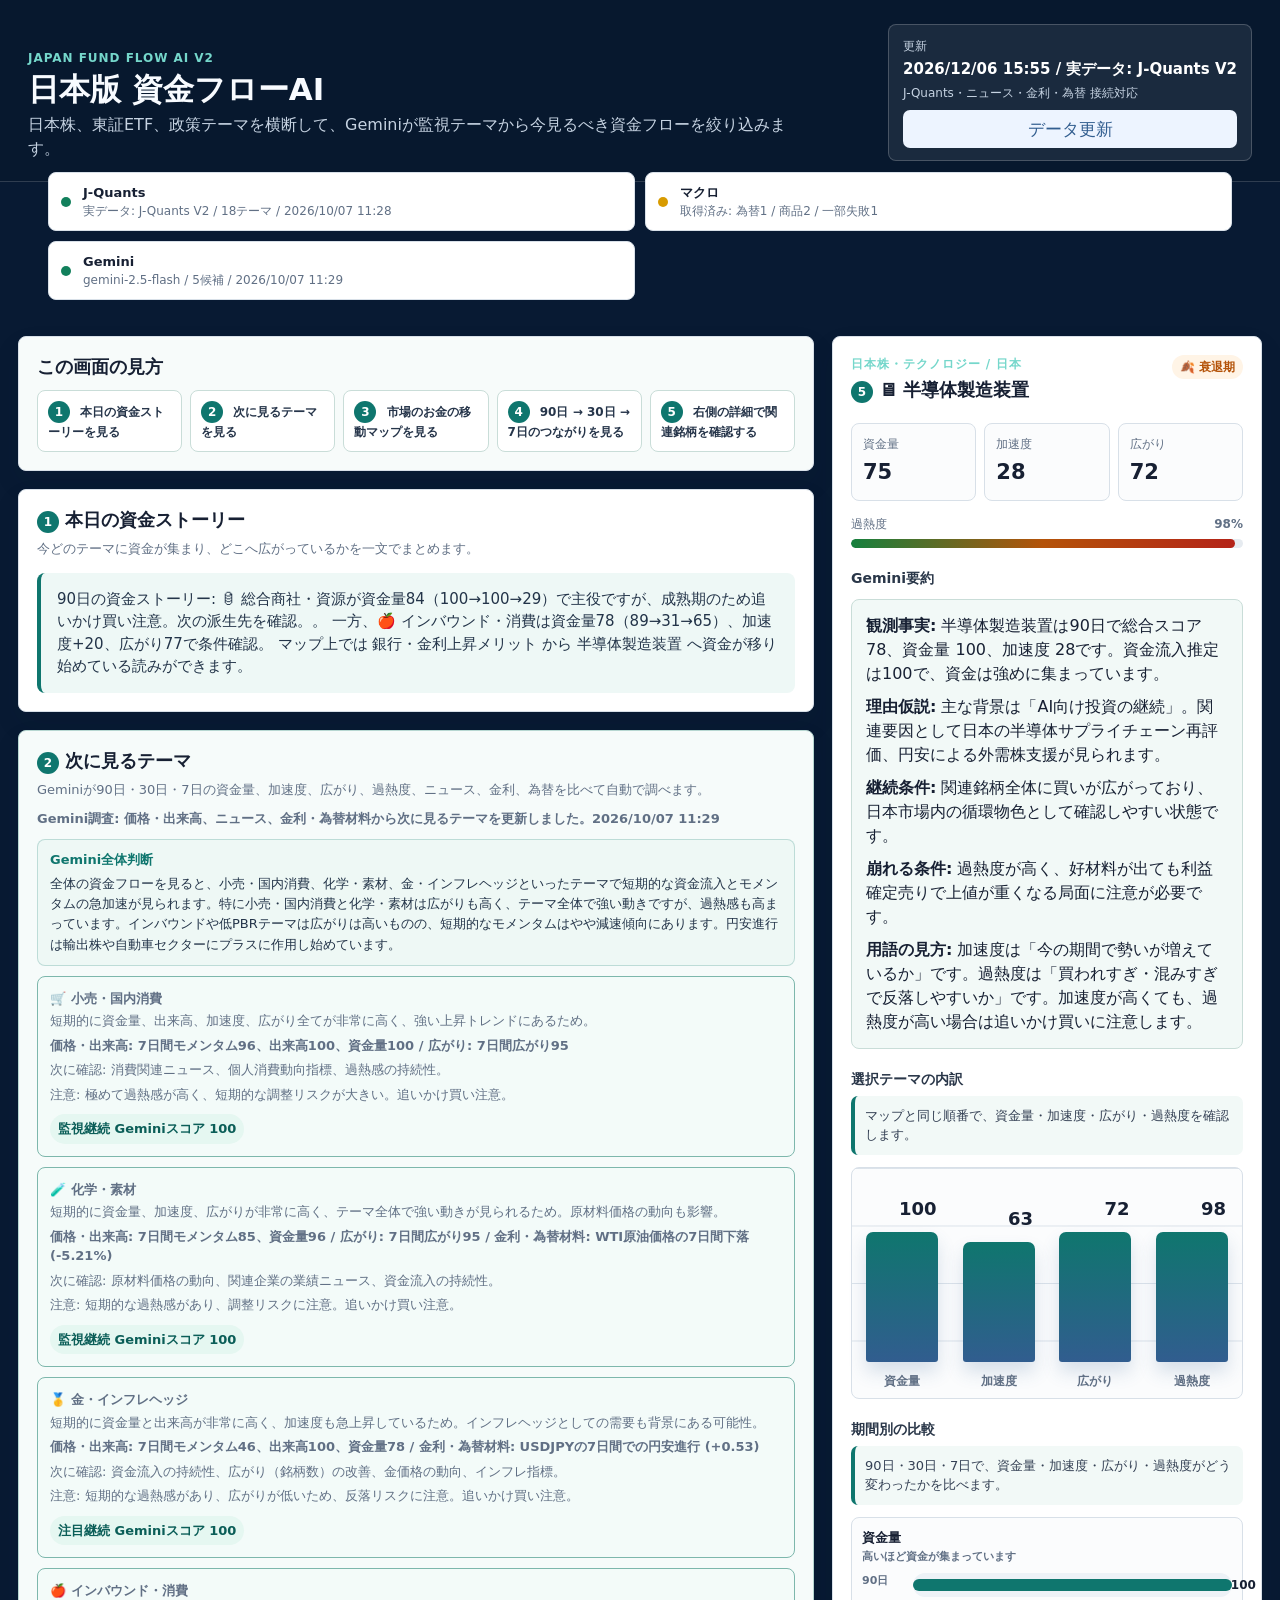
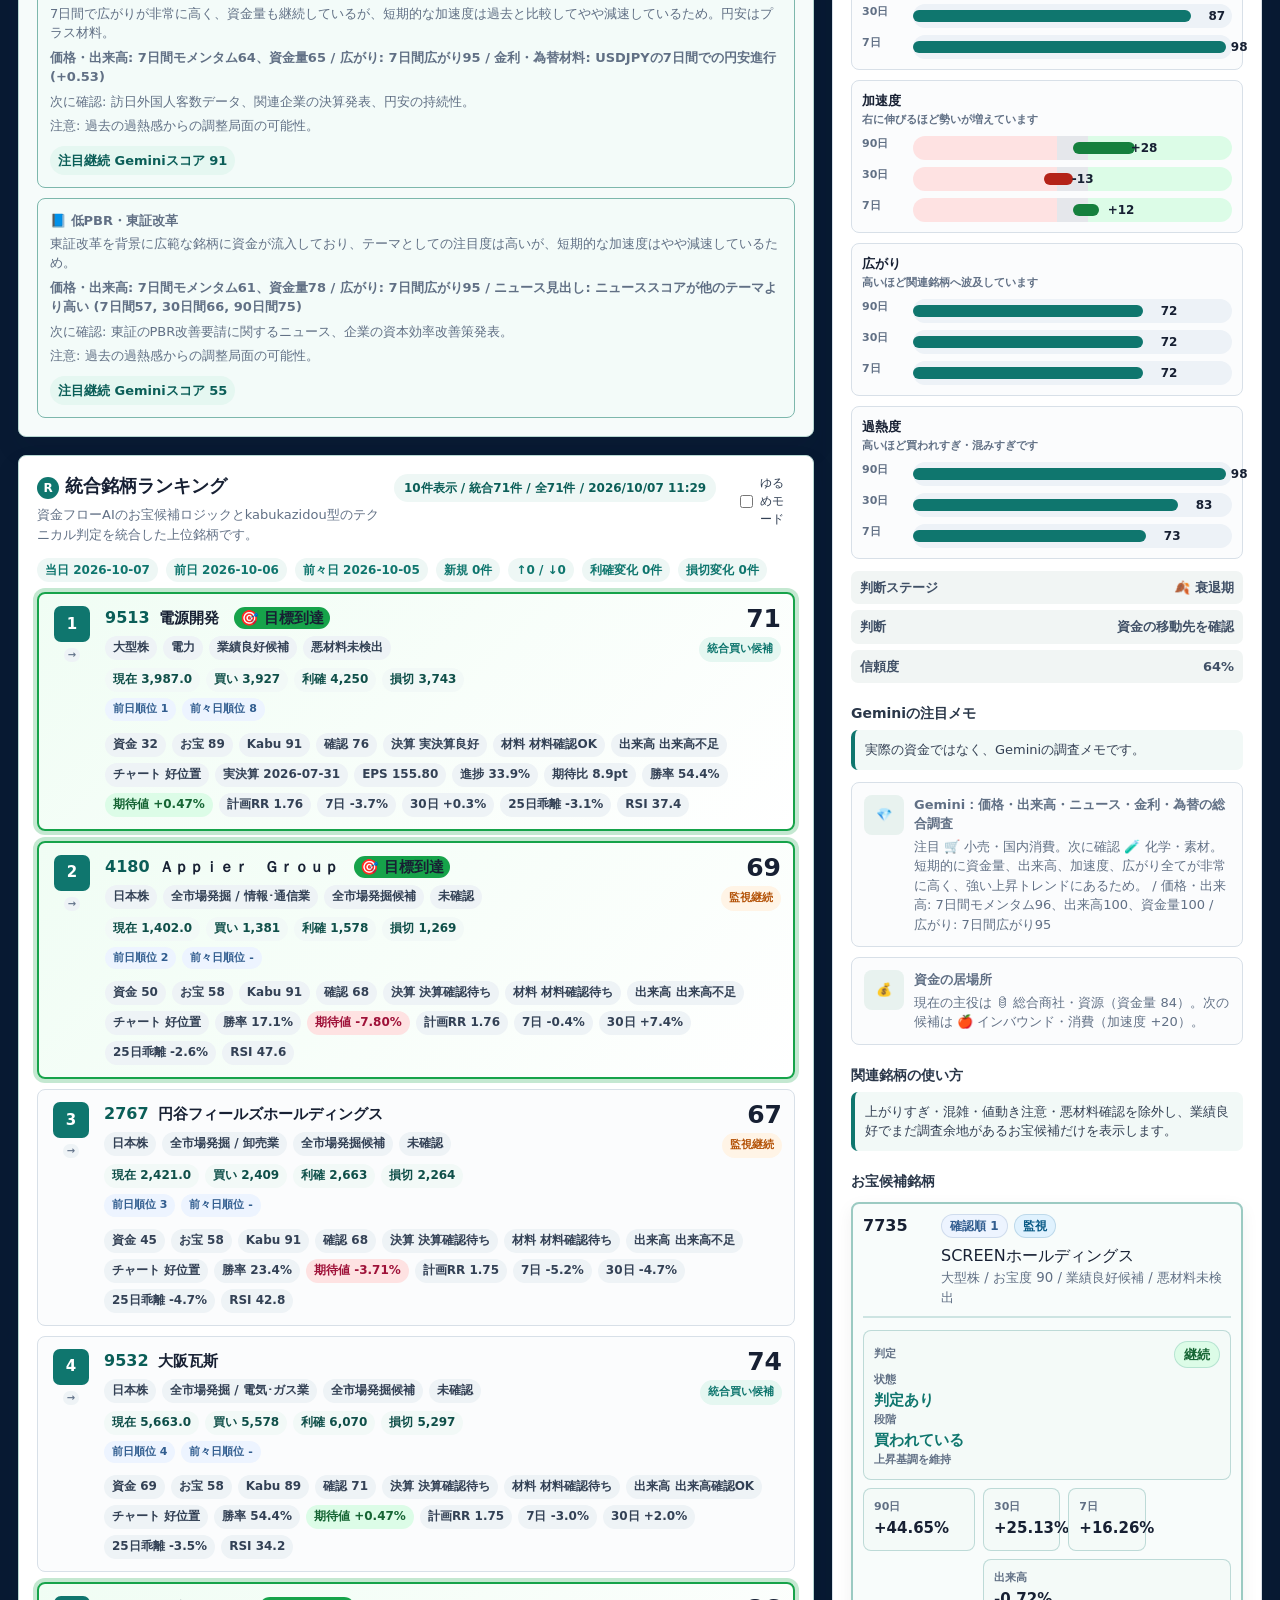
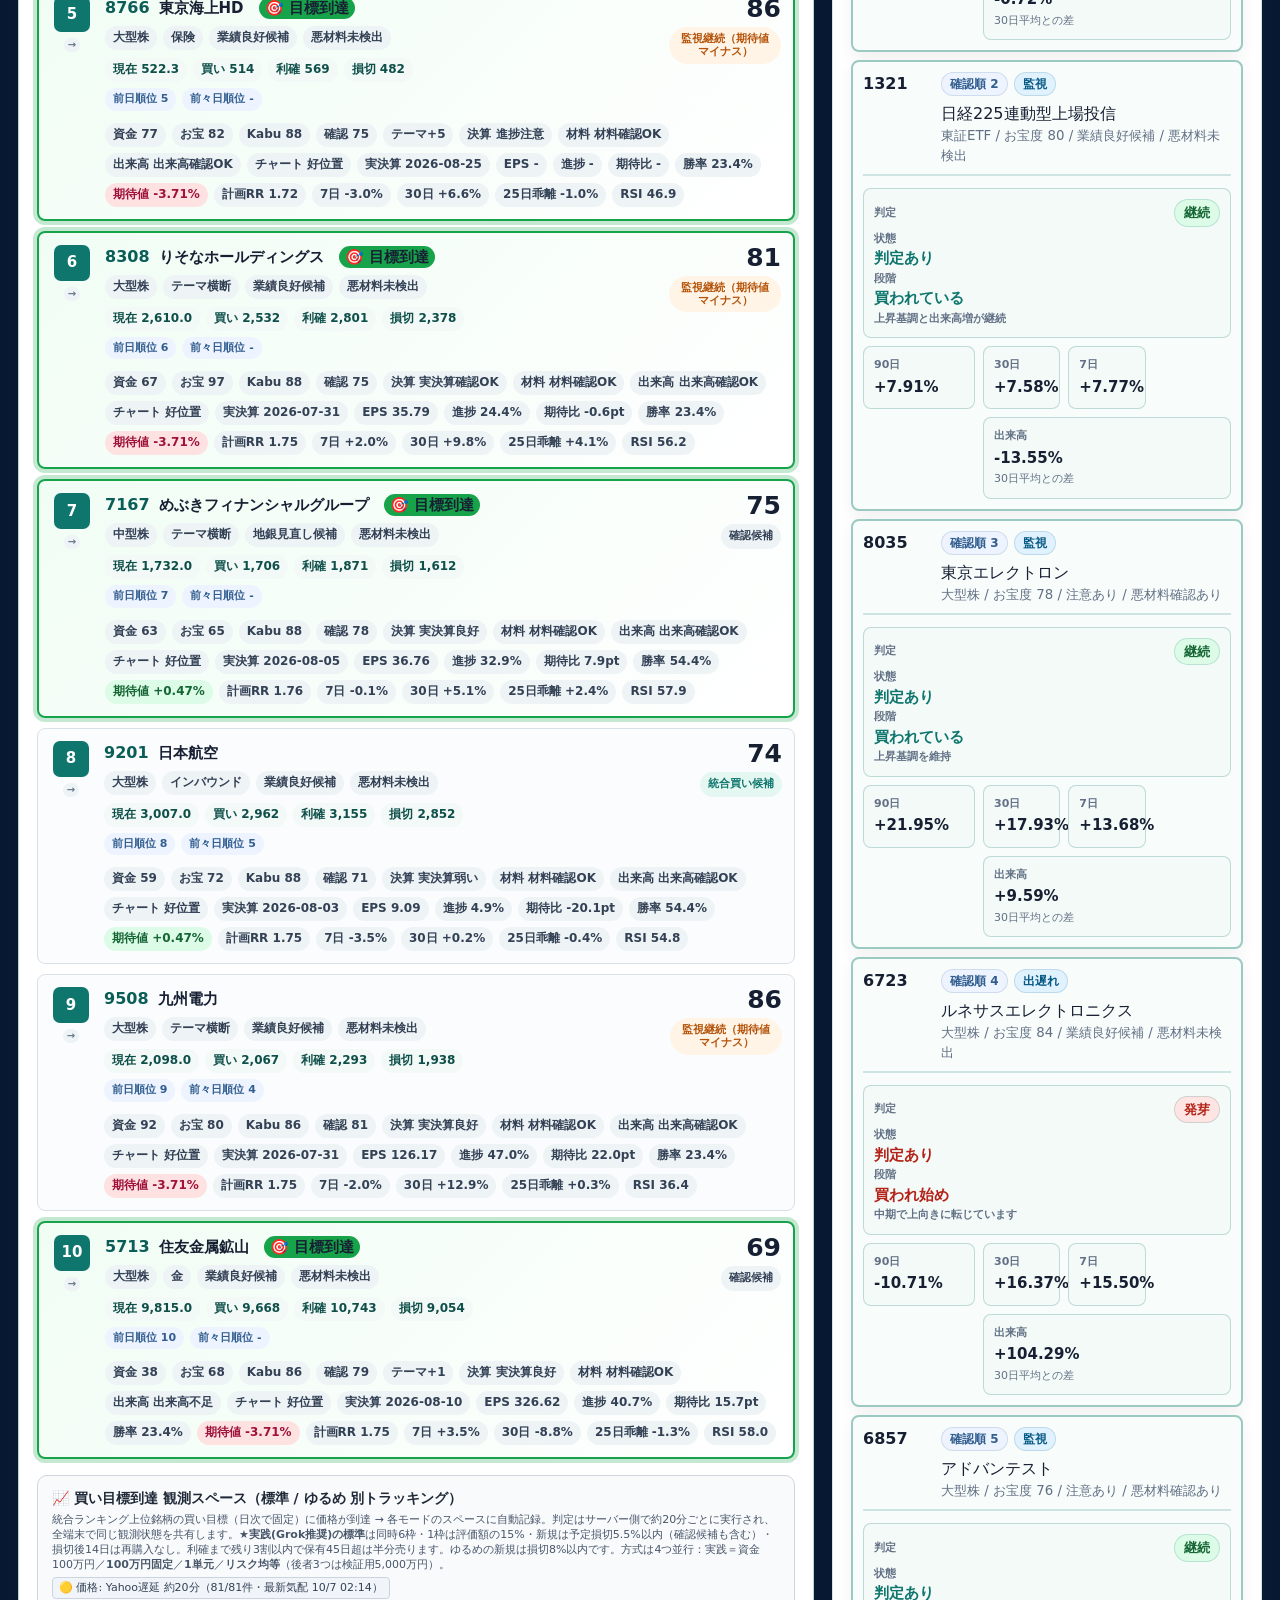
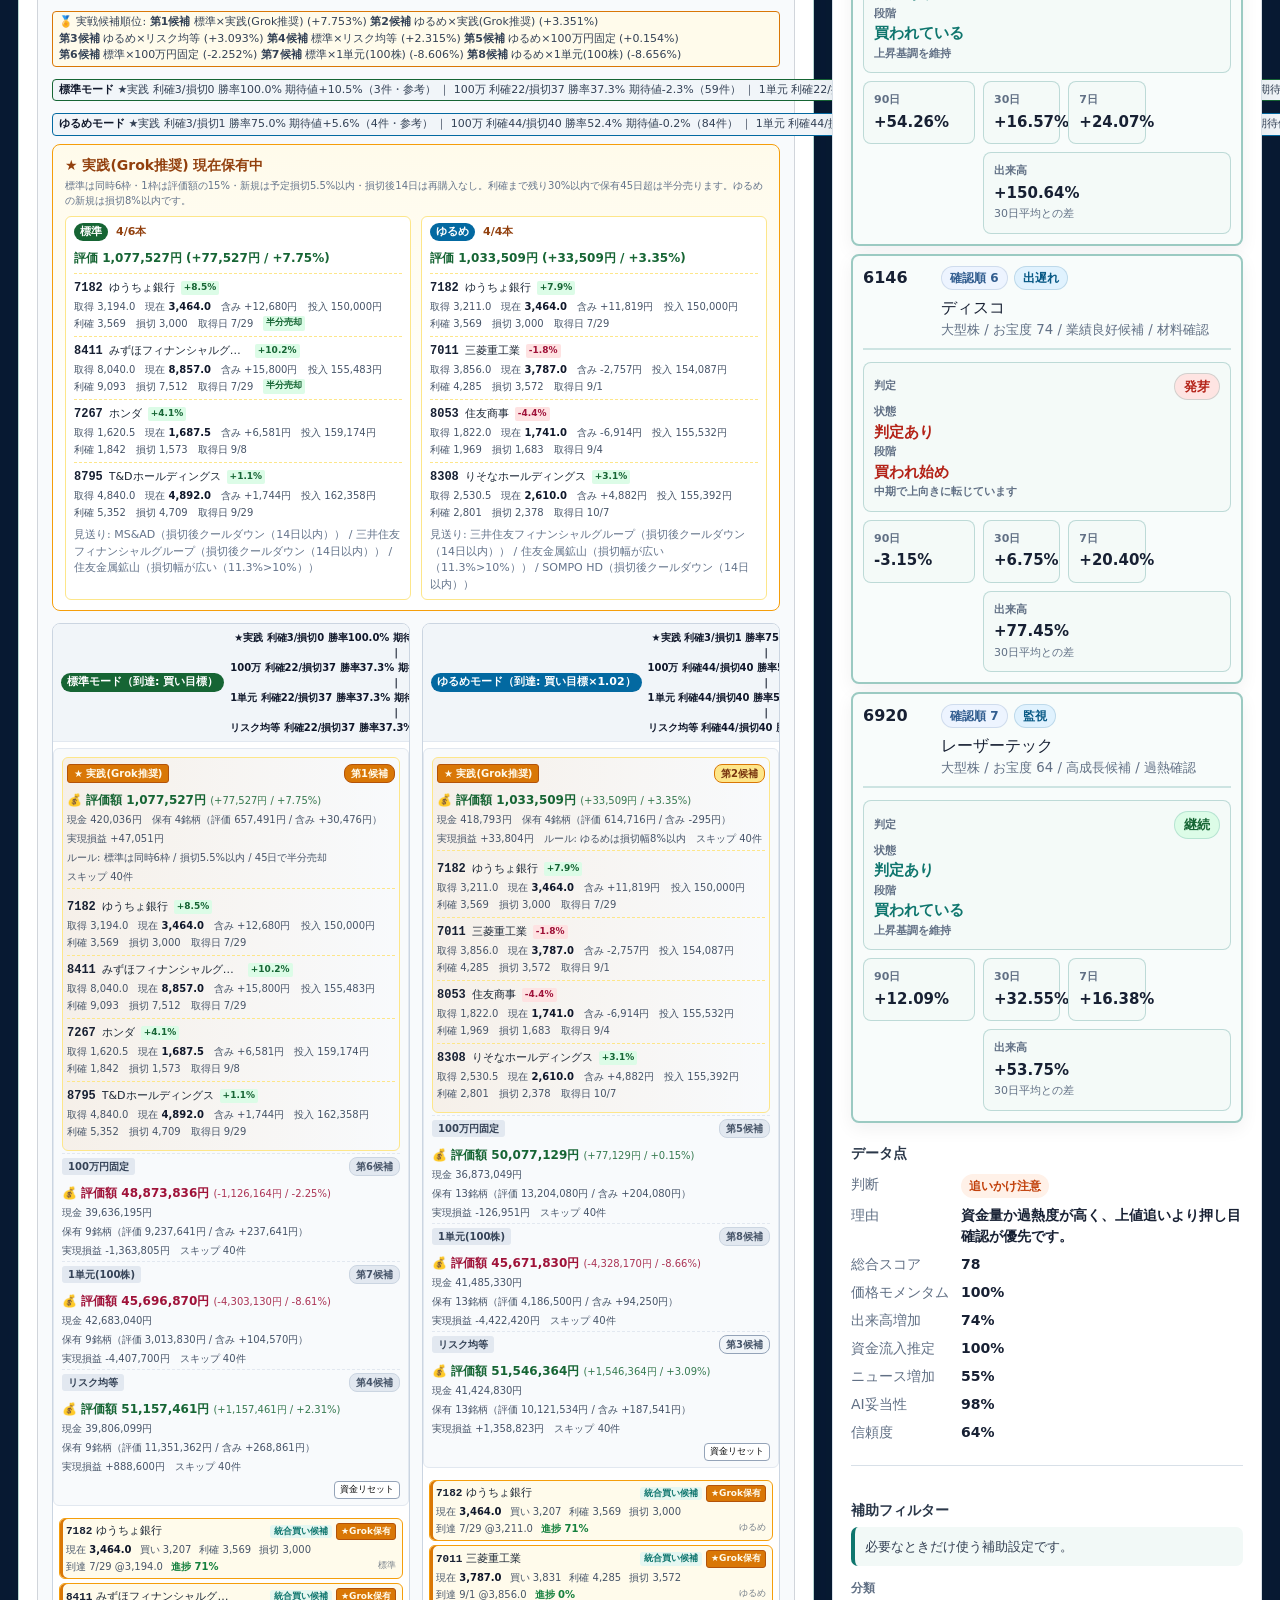
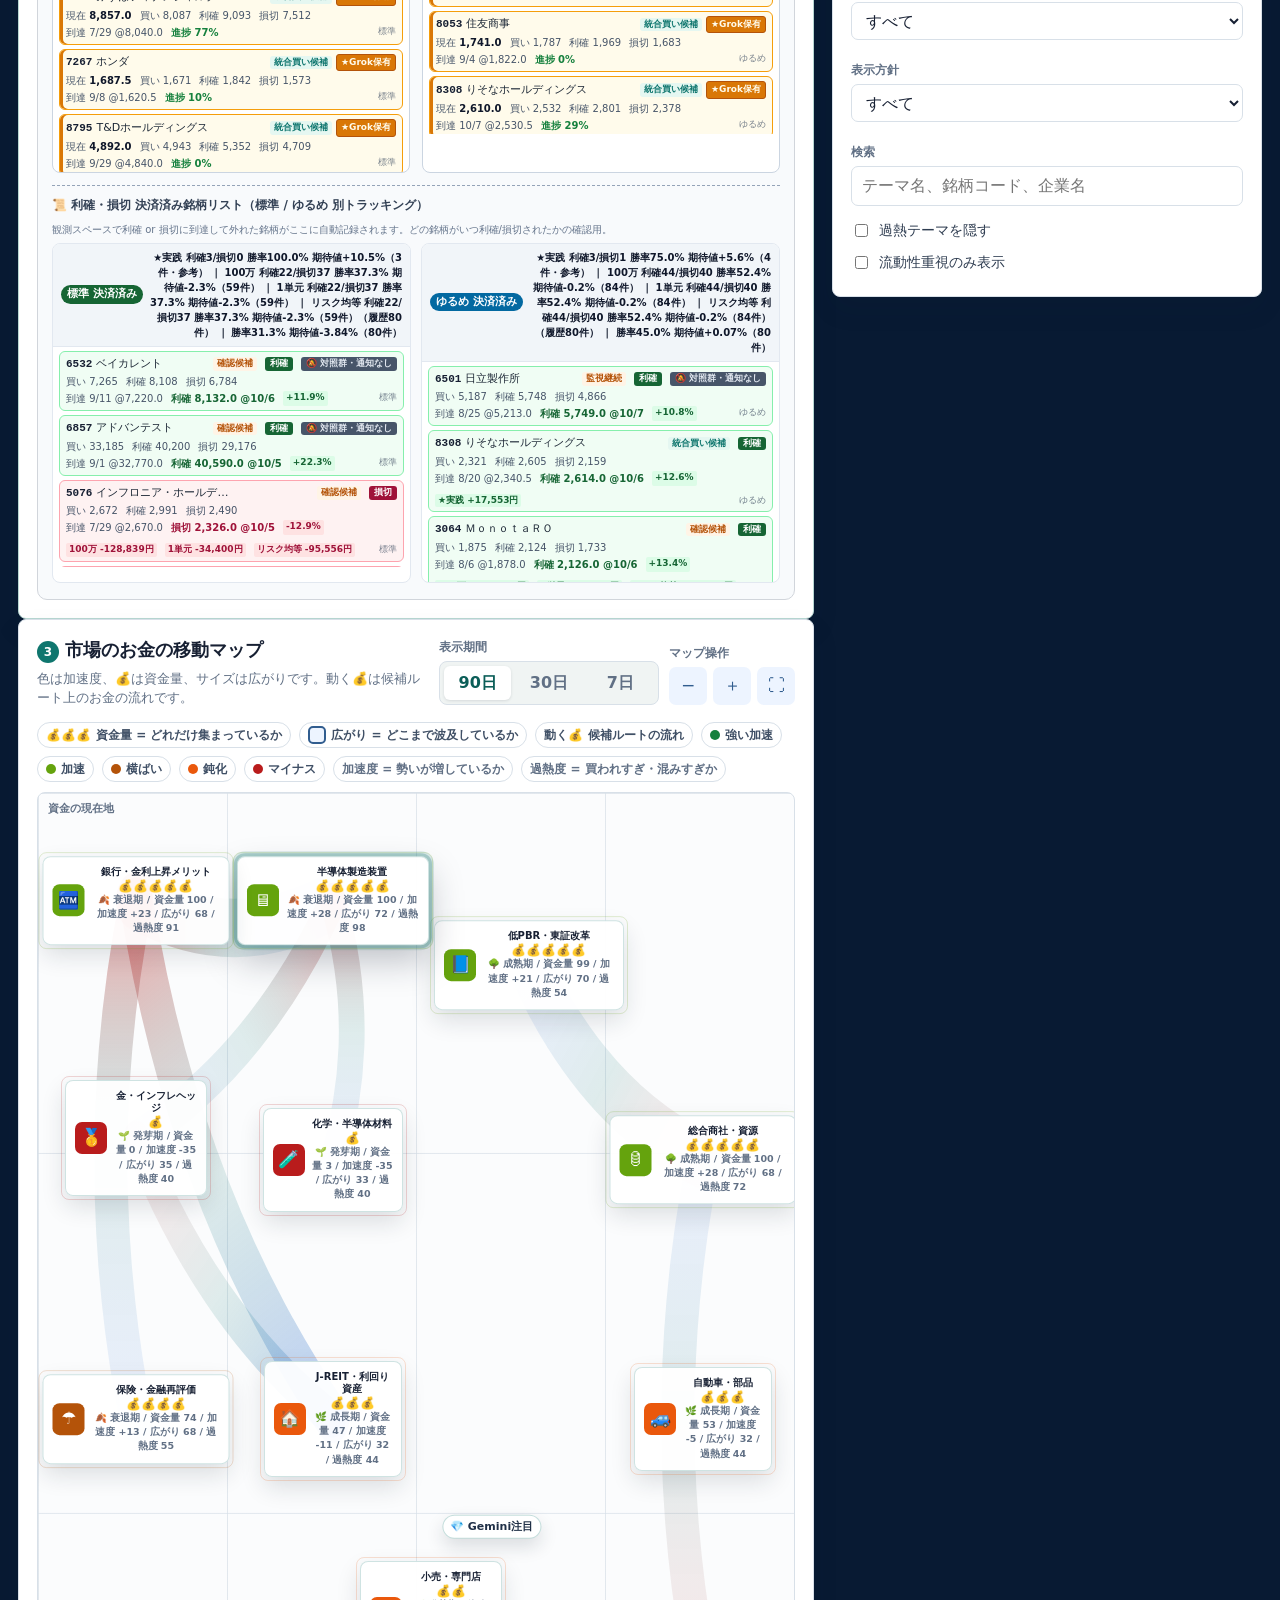
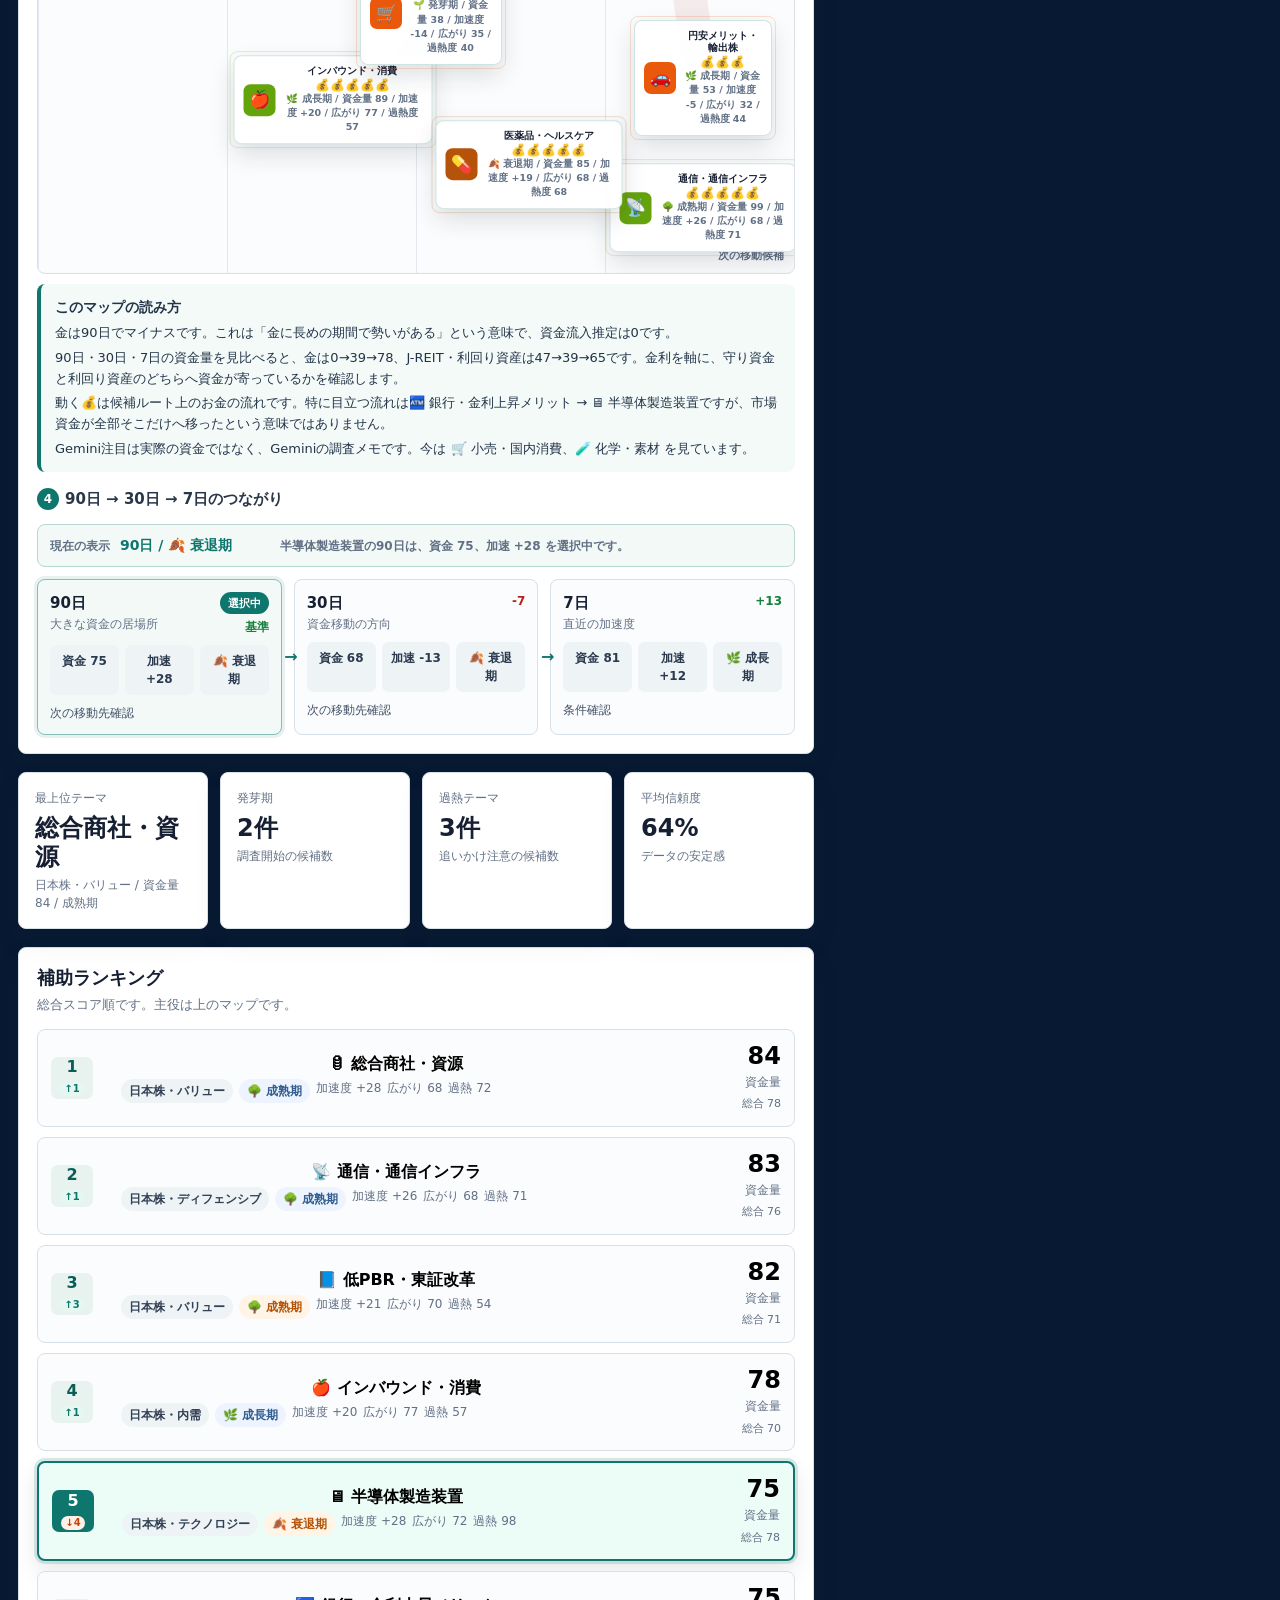
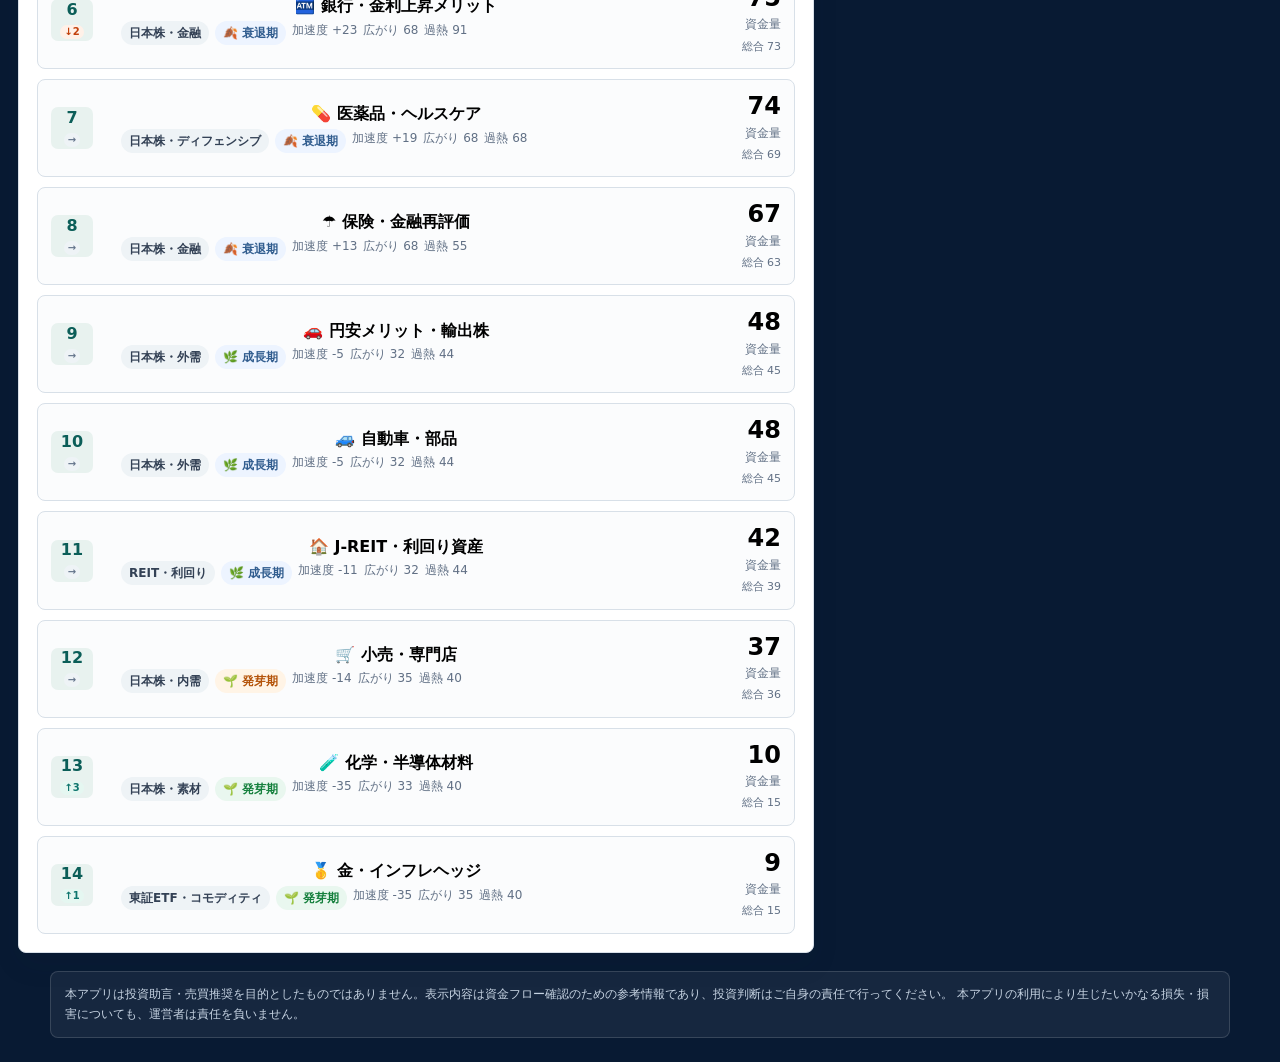
==== commit 7411e5ea: "fix(practice): limit standard buys to a 5.5% stop and six slots Practice standard was leaving cash i" ====
--- a/docs/fund-flow-ai-system/index.html
+++ b/docs/fund-flow-ai-system/index.html
@@ -88,7 +88,7 @@
         <div class="integrated-obs-section">
           <div class="obs-head">
             <h3>📈 買い目標到達 観測スペース（標準 / ゆるめ 別トラッキング）</h3>
-            <span class="obs-note">統合ランキング上位銘柄の買い目標（日次で固定）に価格が到達 → 各モードのスペースに自動記録。判定はサーバー側で約20分ごとに実行され、全端末で同じ観測状態を共有します。<b>仮想購入は「統合買い候補」のみ</b>（確認候補・監視継続・見送りは対照群）。4方式共通：空き枠は新規到達のみ（古い観測の先着補完なし）・損切後14日は同銘柄再エントリーなし・損切幅10%超は見送り。方式は4つ並行：★<b>実践(Grok推奨)</b>＝資金100万円・評価額の15%を1銘柄（ミニ株想定）・同時最大4本（最大稼働≈60%、資金が増えれば1銘柄額も自動増）／<b>100万円固定</b>／<b>1単元</b>／<b>リスク均等</b>（後者3つは検証用5,000万円）。利確/損切で資金が増減します。</span>
+            <span class="obs-note">統合ランキング上位銘柄の買い目標（日次で固定）に価格が到達 → 各モードのスペースに自動記録。判定はサーバー側で約20分ごとに実行され、全端末で同じ観測状態を共有します。★<b>実践(Grok推奨)の標準</b>は同時6枠・1枠は評価額の15%・新規は予定損切5.5%以内（確認候補も含む）・損切後14日は再購入なし。利確まで残り3割以内で保有45日超は半分売ります。ゆるめの新規は損切8%以内です。方式は4つ並行：実践＝資金100万円／<b>100万円固定</b>／<b>1単元</b>／<b>リスク均等</b>（後者3つは検証用5,000万円）。</span>
             <div id="obsGlobalCounts" class="obs-global-counts" aria-live="polite"></div>
           </div>
           <div id="grokHoldingsPanel" class="grok-holdings-panel" aria-live="polite"></div>
@@ -308,6 +308,6 @@
     </p>
   </footer>
 
-  <script src="./app.js?v=20260817-all-fill"></script>
+  <script src="./app.js?v=20261007-forward-edge"></script>
 </body>
 </html>
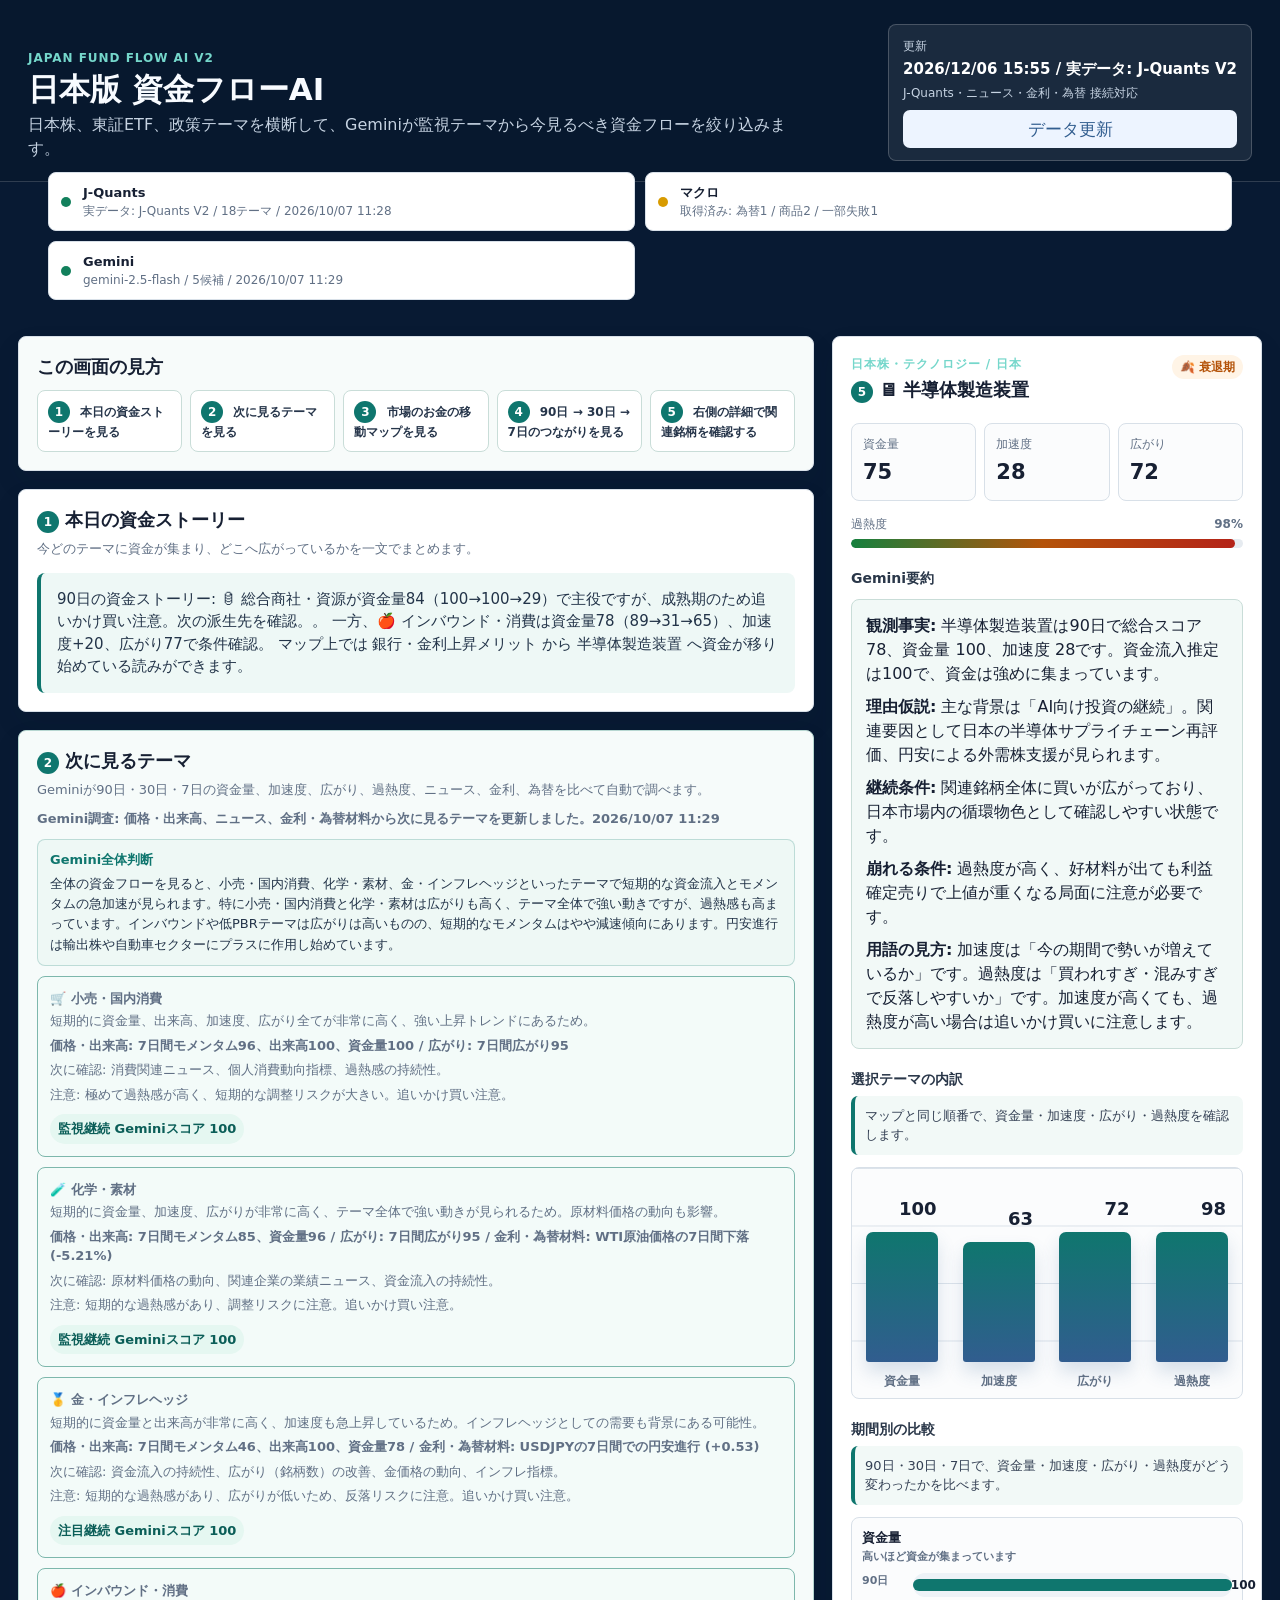
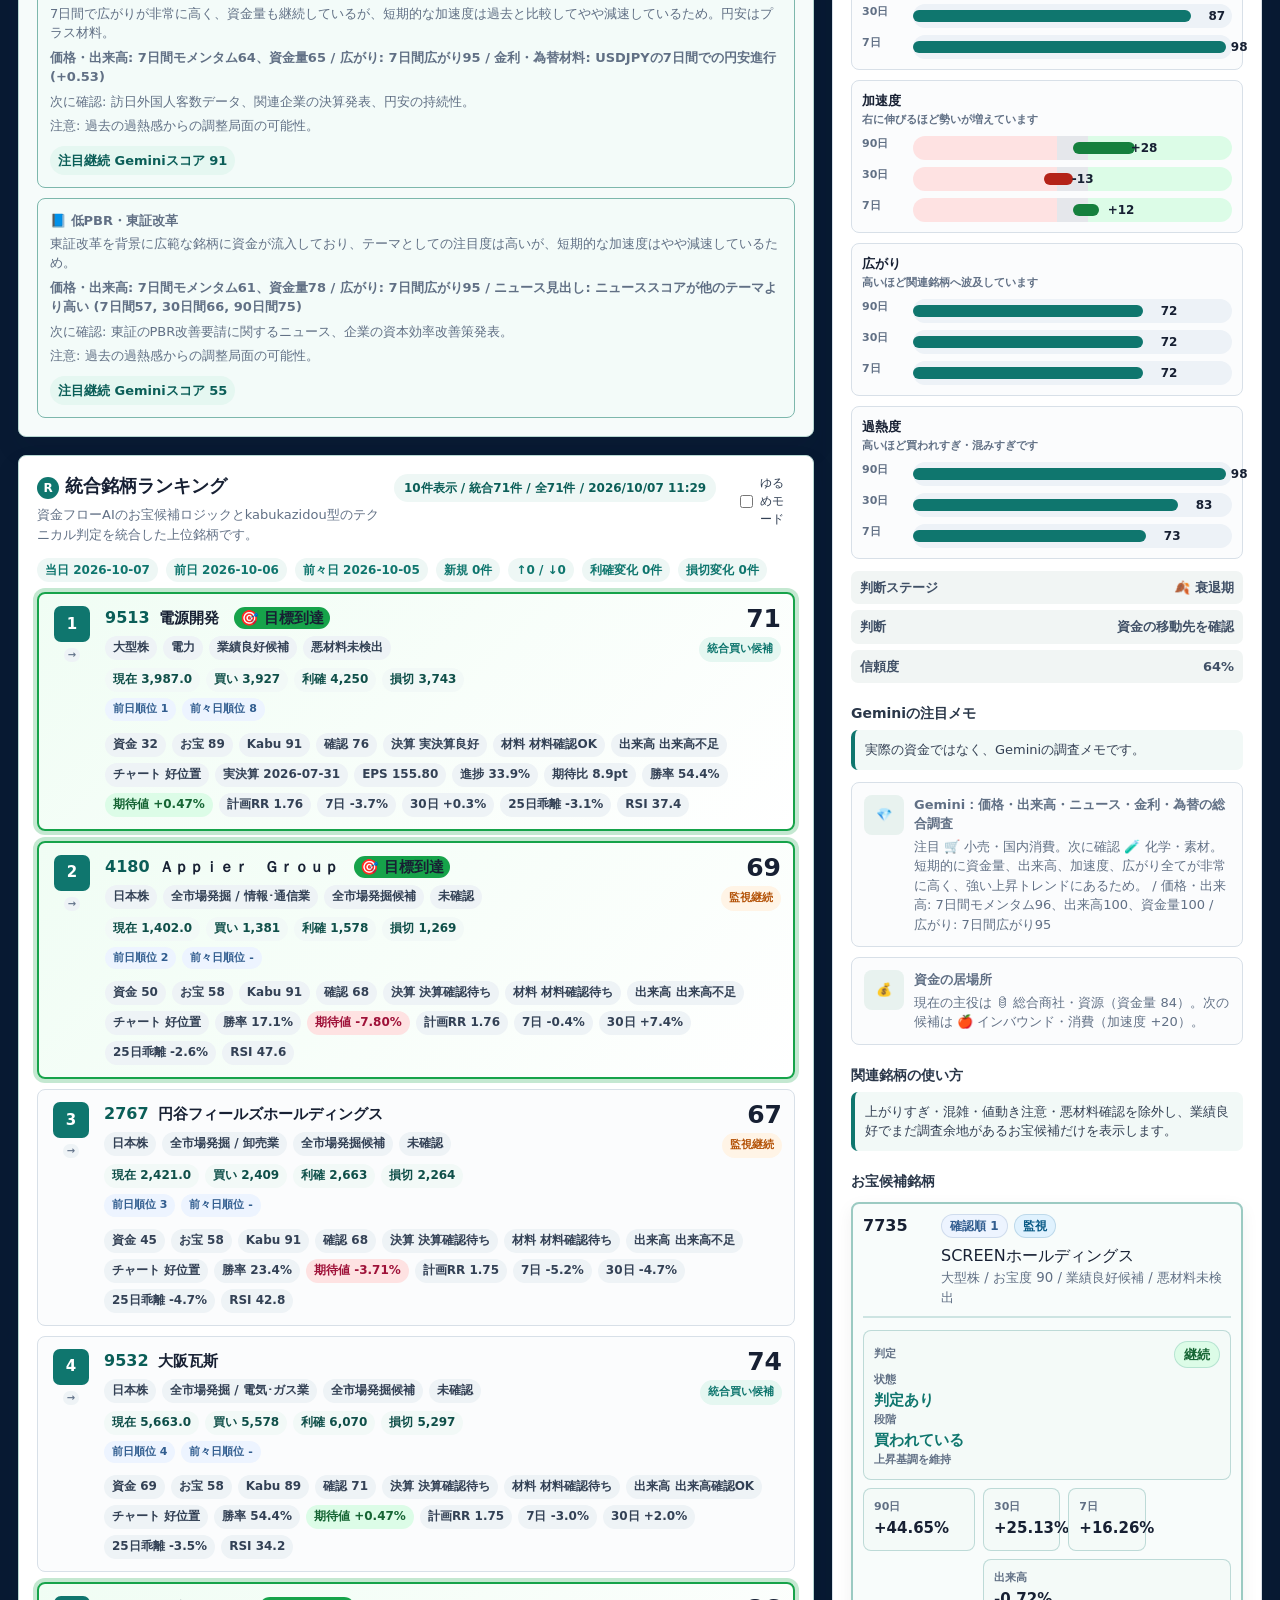
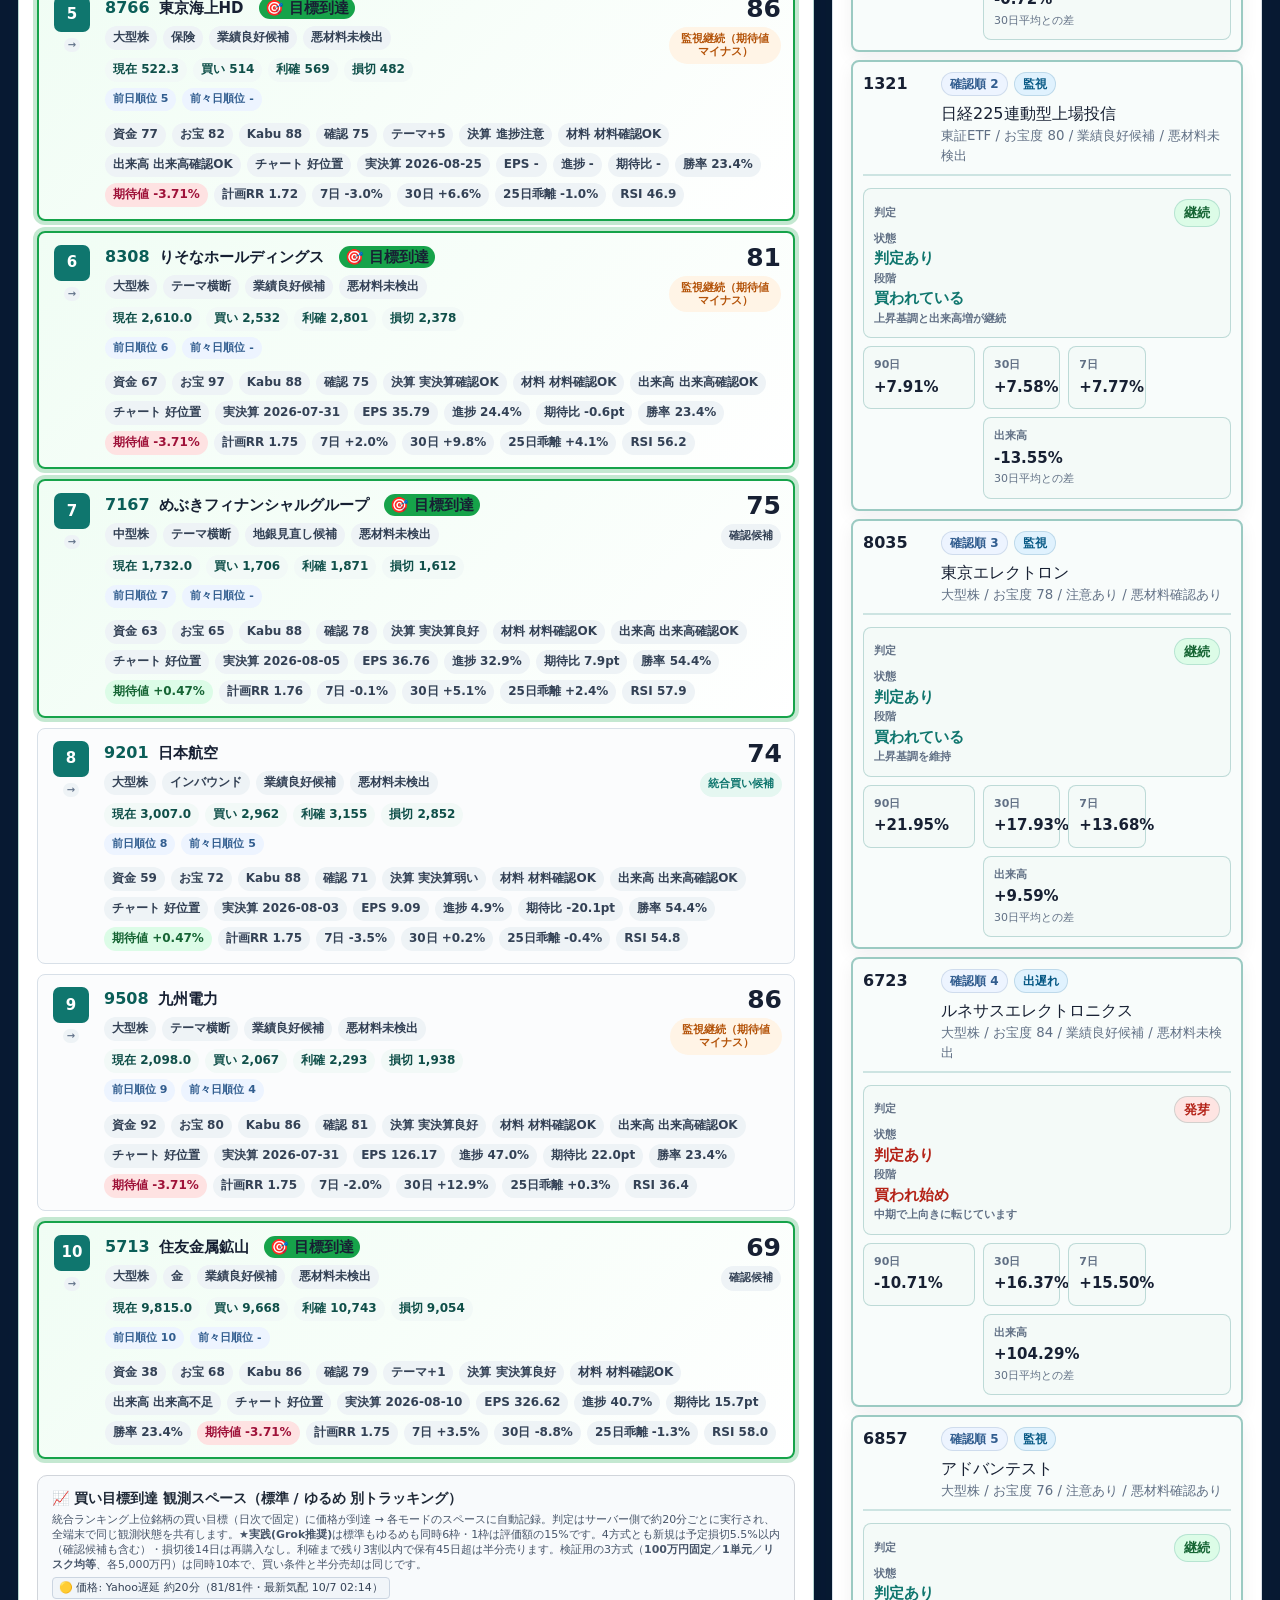
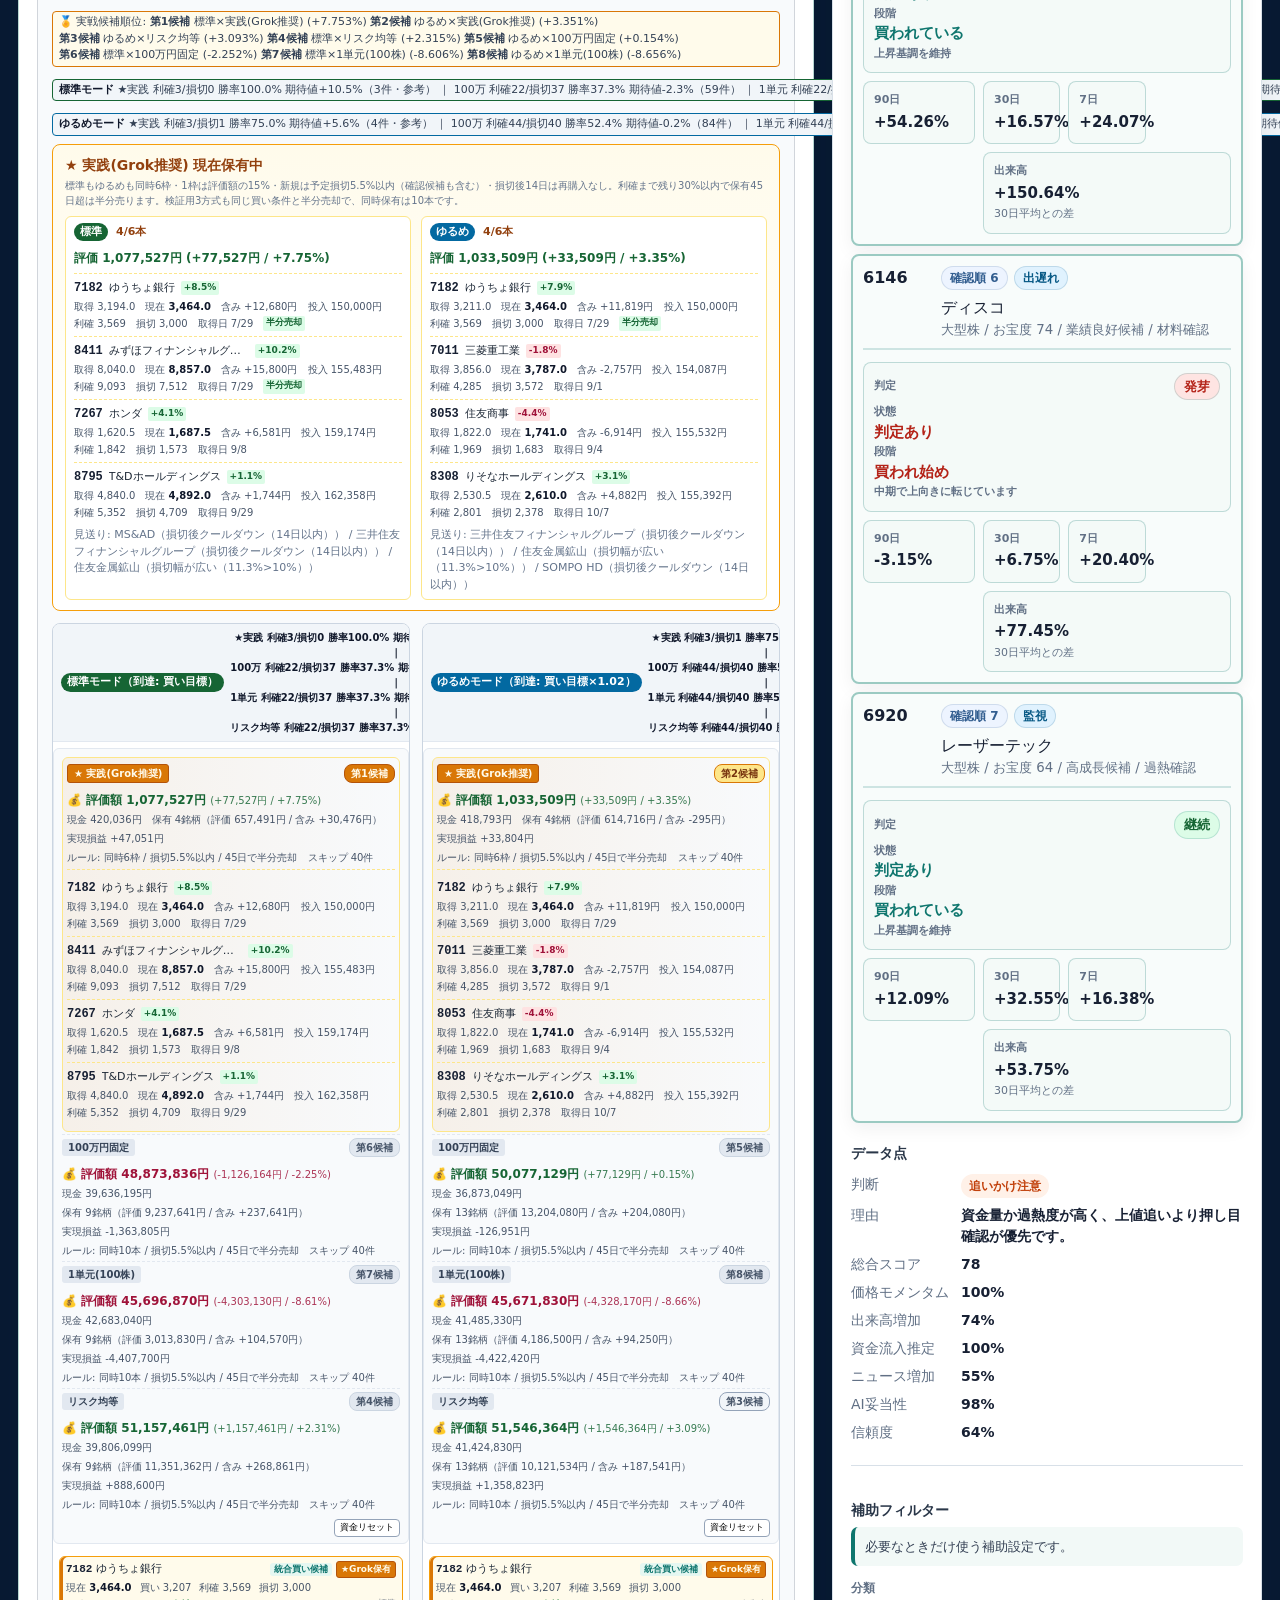
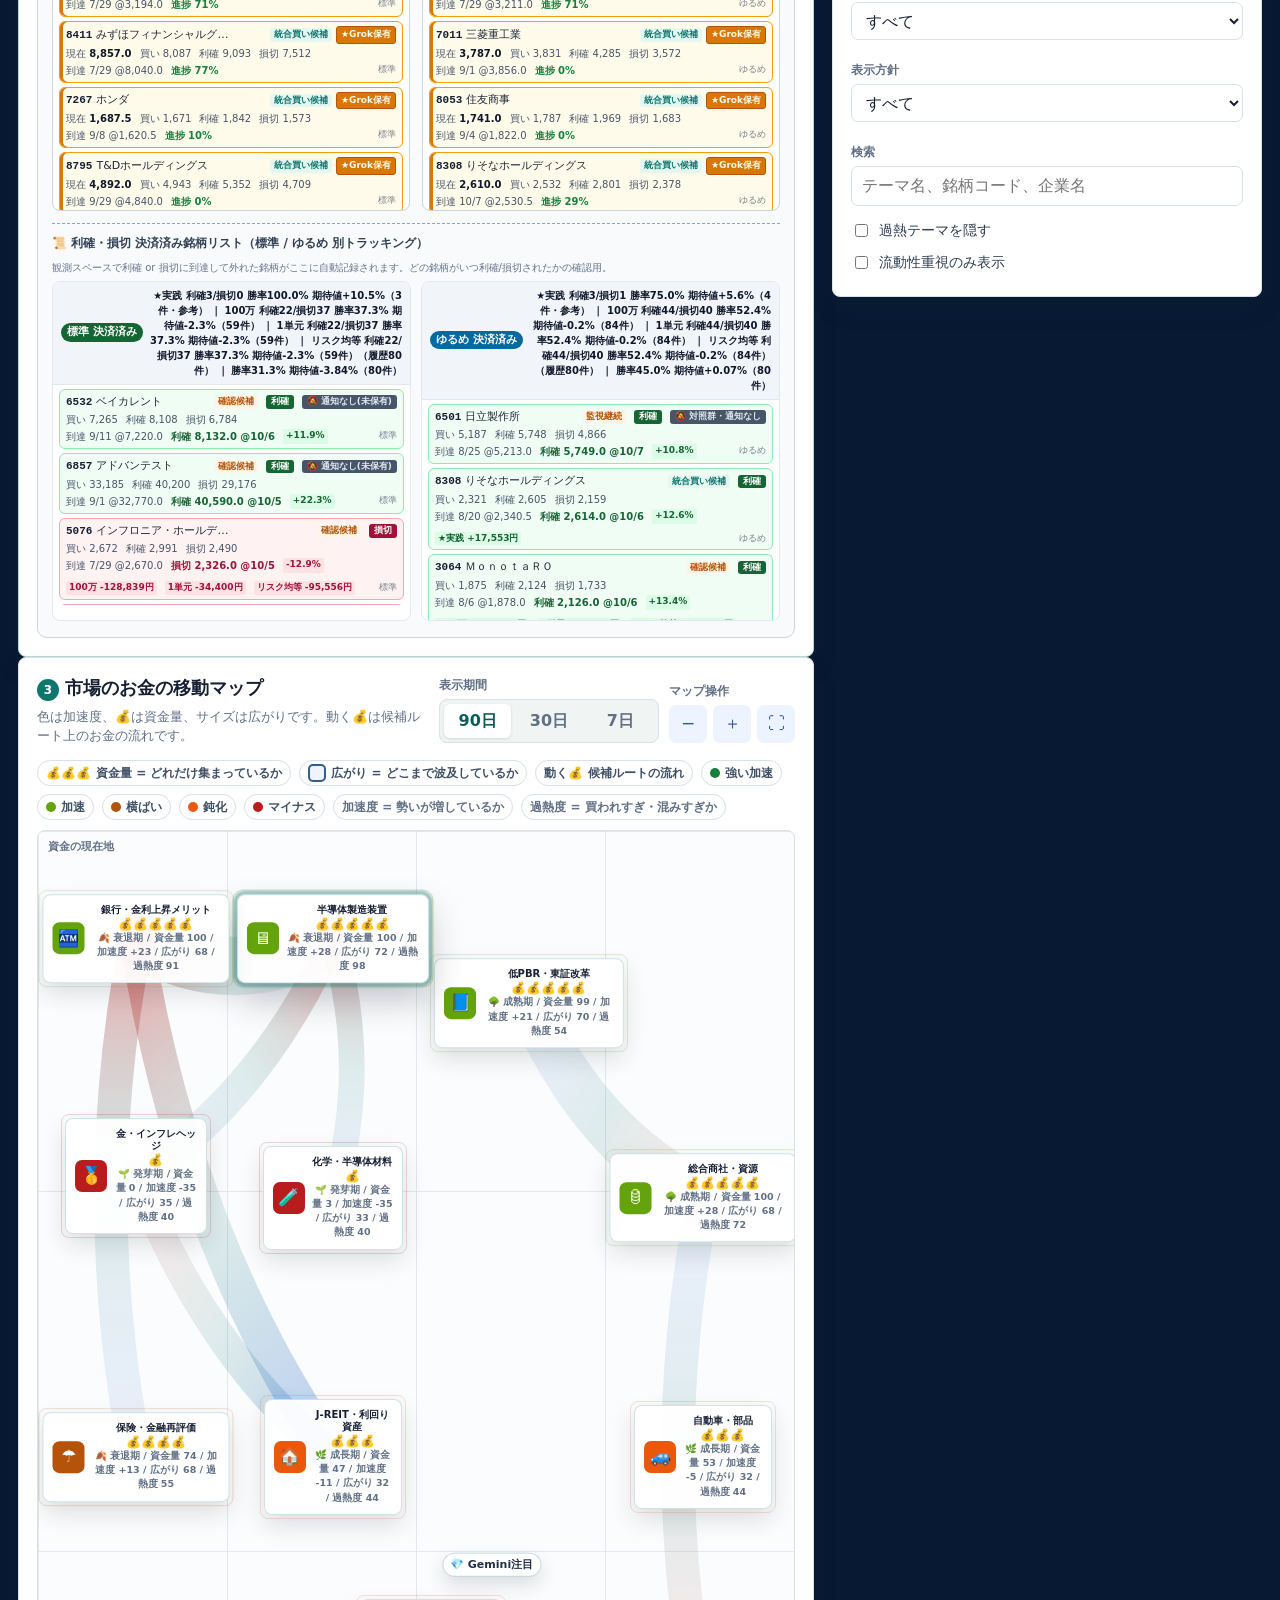
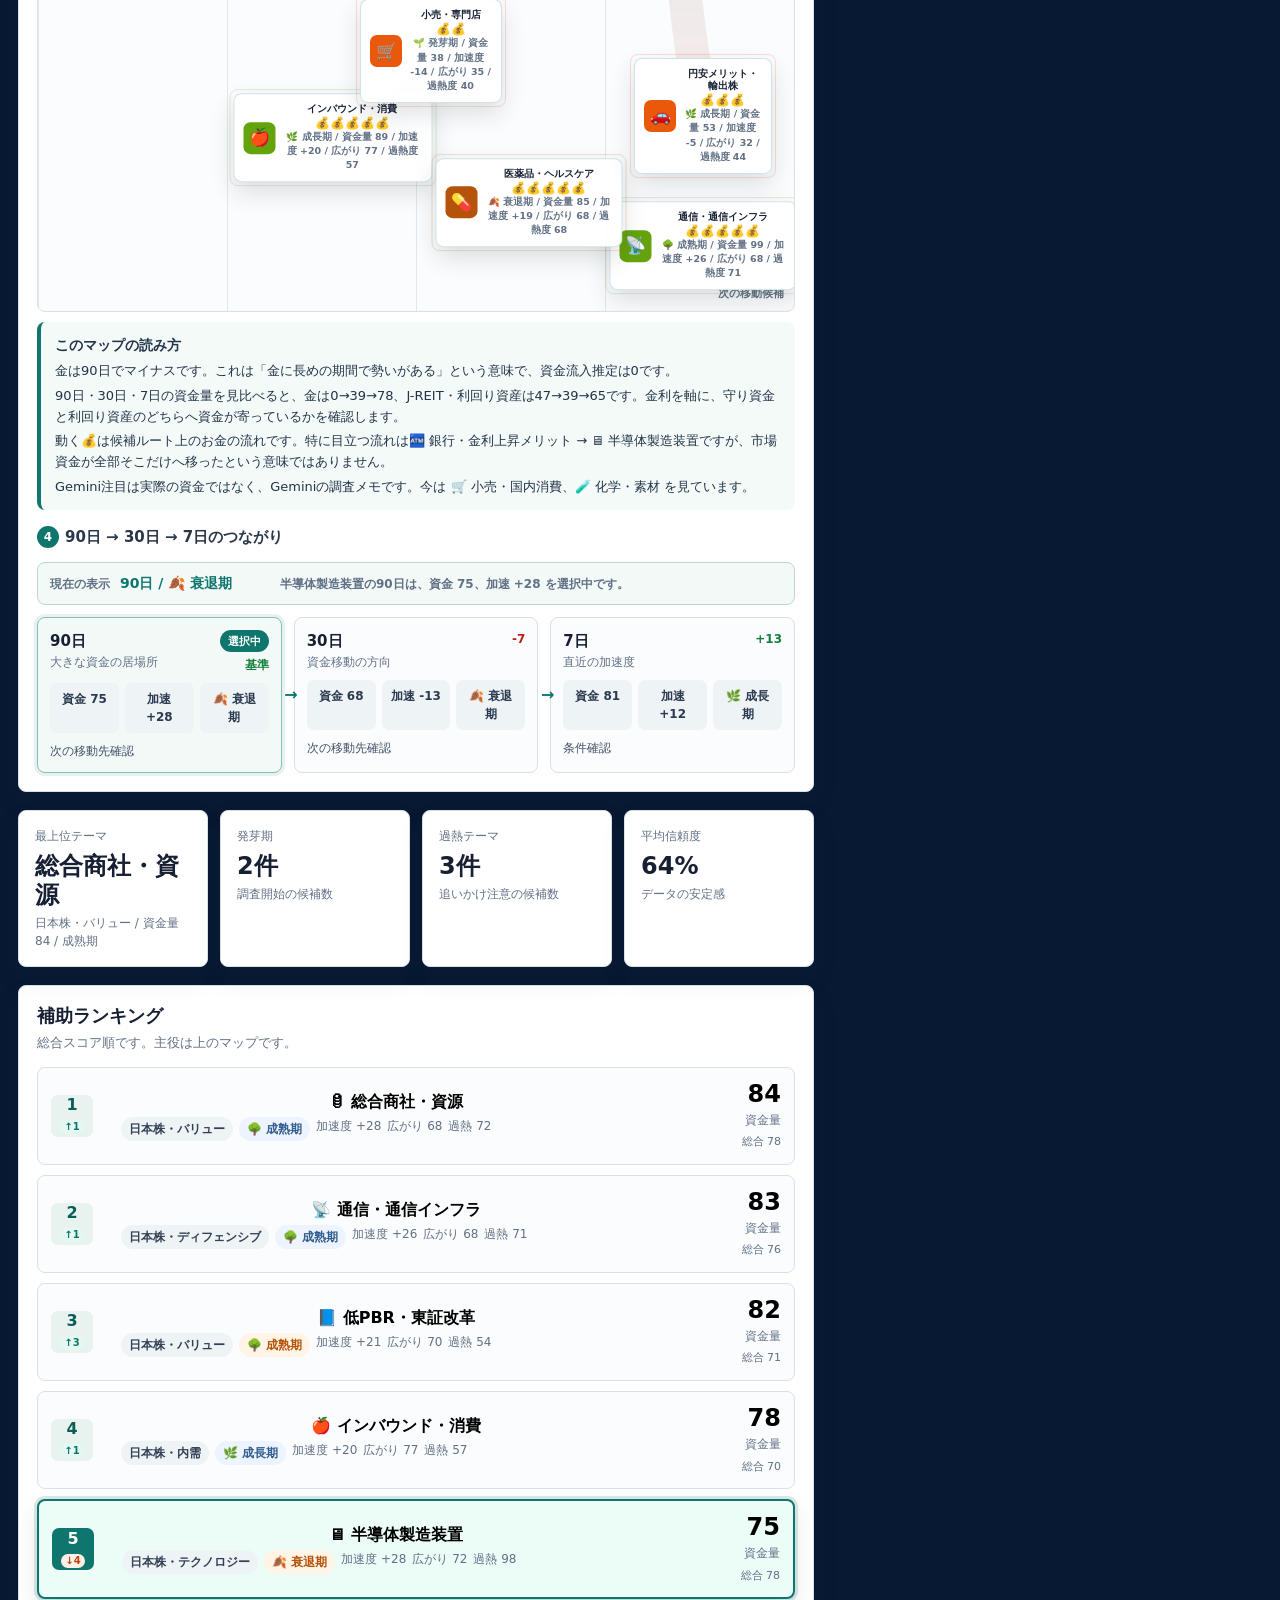
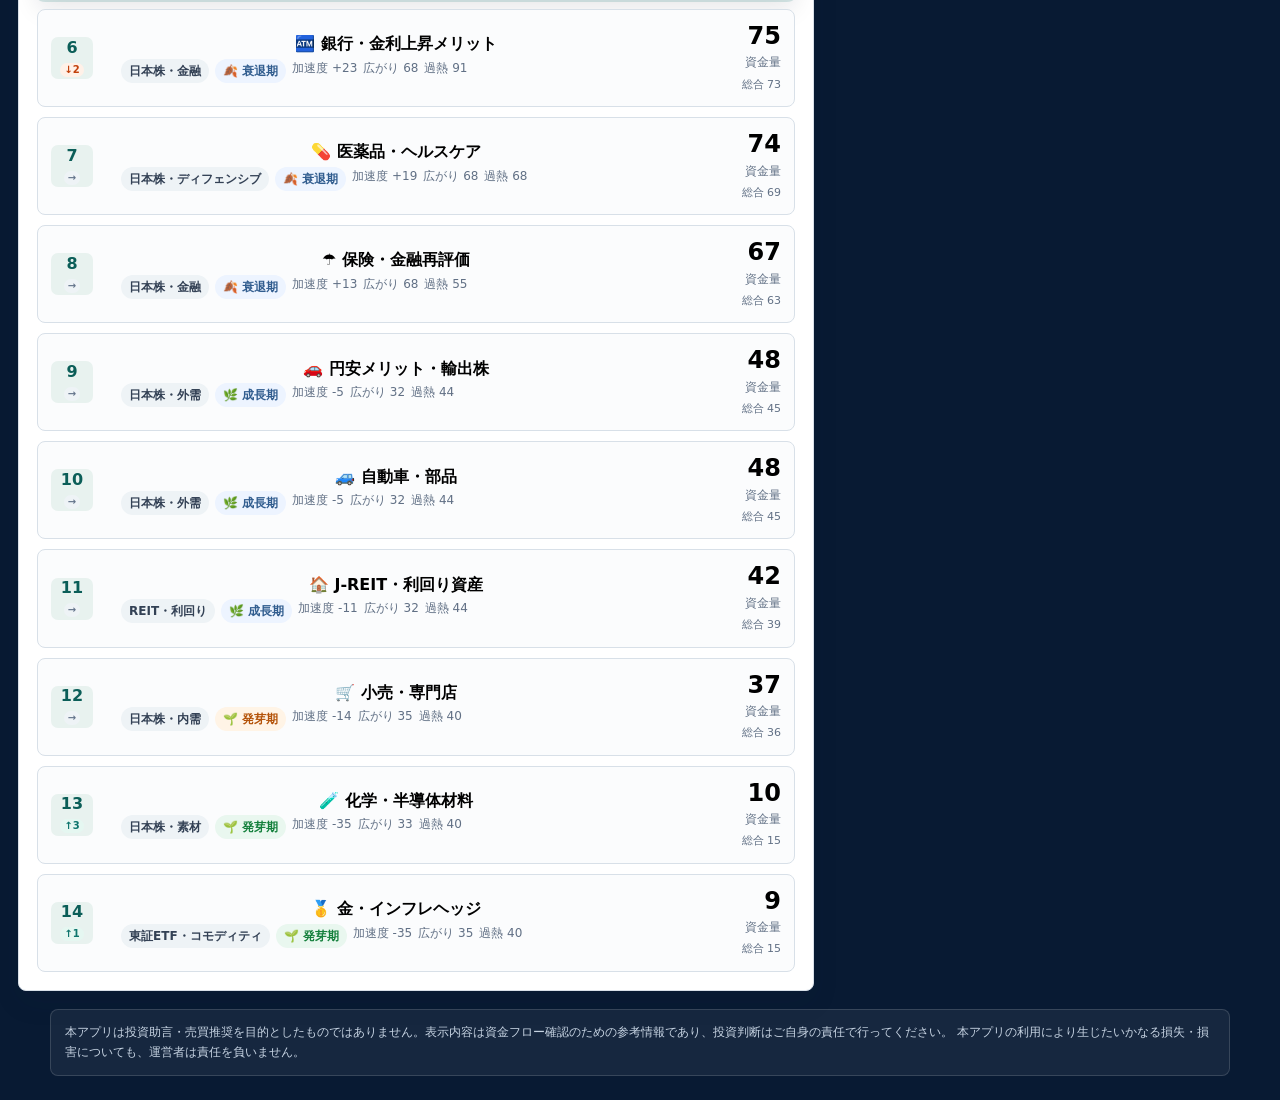
==== commit 151b93a8: "fix(practice): use the tight-stop rules on every book Relax mode and the three verification books no" ====
--- a/docs/fund-flow-ai-system/index.html
+++ b/docs/fund-flow-ai-system/index.html
@@ -88,7 +88,7 @@
         <div class="integrated-obs-section">
           <div class="obs-head">
             <h3>📈 買い目標到達 観測スペース（標準 / ゆるめ 別トラッキング）</h3>
-            <span class="obs-note">統合ランキング上位銘柄の買い目標（日次で固定）に価格が到達 → 各モードのスペースに自動記録。判定はサーバー側で約20分ごとに実行され、全端末で同じ観測状態を共有します。★<b>実践(Grok推奨)の標準</b>は同時6枠・1枠は評価額の15%・新規は予定損切5.5%以内（確認候補も含む）・損切後14日は再購入なし。利確まで残り3割以内で保有45日超は半分売ります。ゆるめの新規は損切8%以内です。方式は4つ並行：実践＝資金100万円／<b>100万円固定</b>／<b>1単元</b>／<b>リスク均等</b>（後者3つは検証用5,000万円）。</span>
+            <span class="obs-note">統合ランキング上位銘柄の買い目標（日次で固定）に価格が到達 → 各モードのスペースに自動記録。判定はサーバー側で約20分ごとに実行され、全端末で同じ観測状態を共有します。★<b>実践(Grok推奨)</b>は標準もゆるめも同時6枠・1枠は評価額の15%です。4方式とも新規は予定損切5.5%以内（確認候補も含む）・損切後14日は再購入なし。利確まで残り3割以内で保有45日超は半分売ります。検証用の3方式（<b>100万円固定</b>／<b>1単元</b>／<b>リスク均等</b>、各5,000万円）は同時10本で、買い条件と半分売却は同じです。</span>
             <div id="obsGlobalCounts" class="obs-global-counts" aria-live="polite"></div>
           </div>
           <div id="grokHoldingsPanel" class="grok-holdings-panel" aria-live="polite"></div>
@@ -308,6 +308,6 @@
     </p>
   </footer>
 
-  <script src="./app.js?v=20261007-forward-edge"></script>
+  <script src="./app.js?v=20261007-all-modes"></script>
 </body>
 </html>
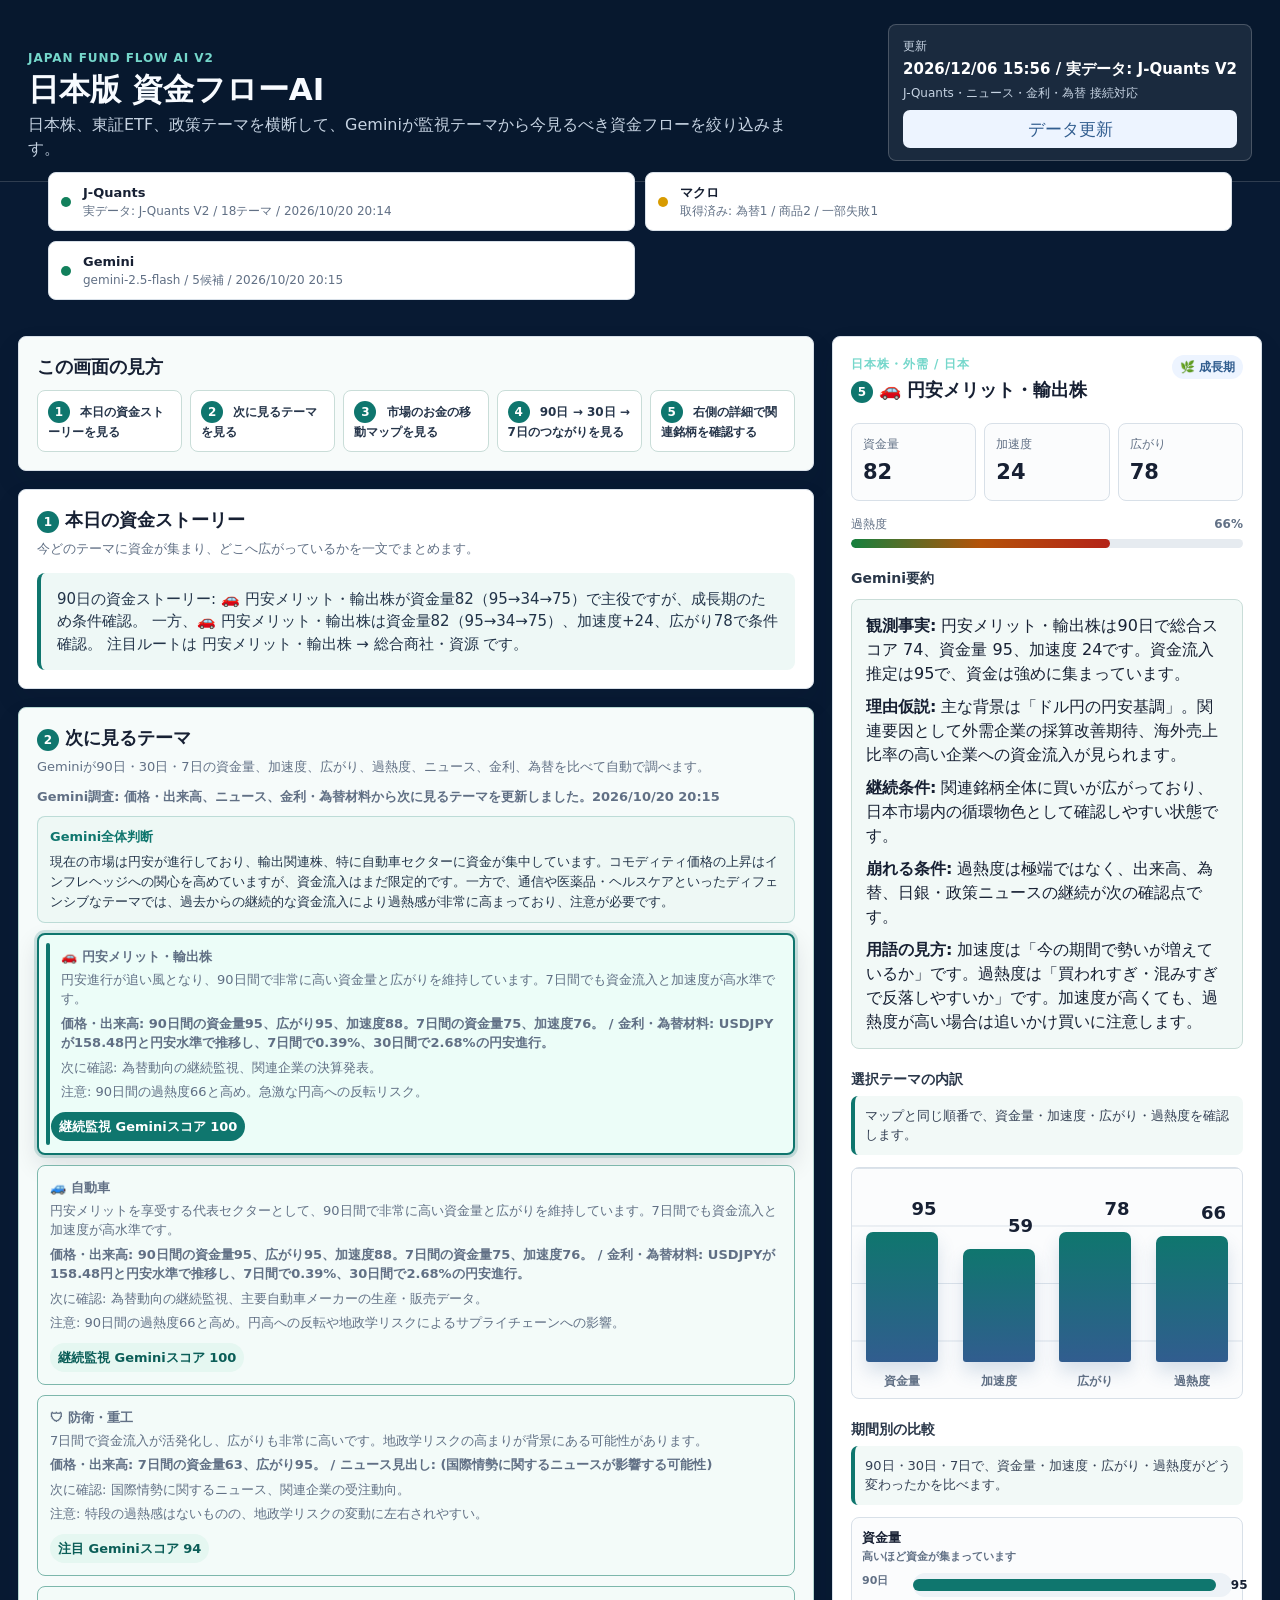
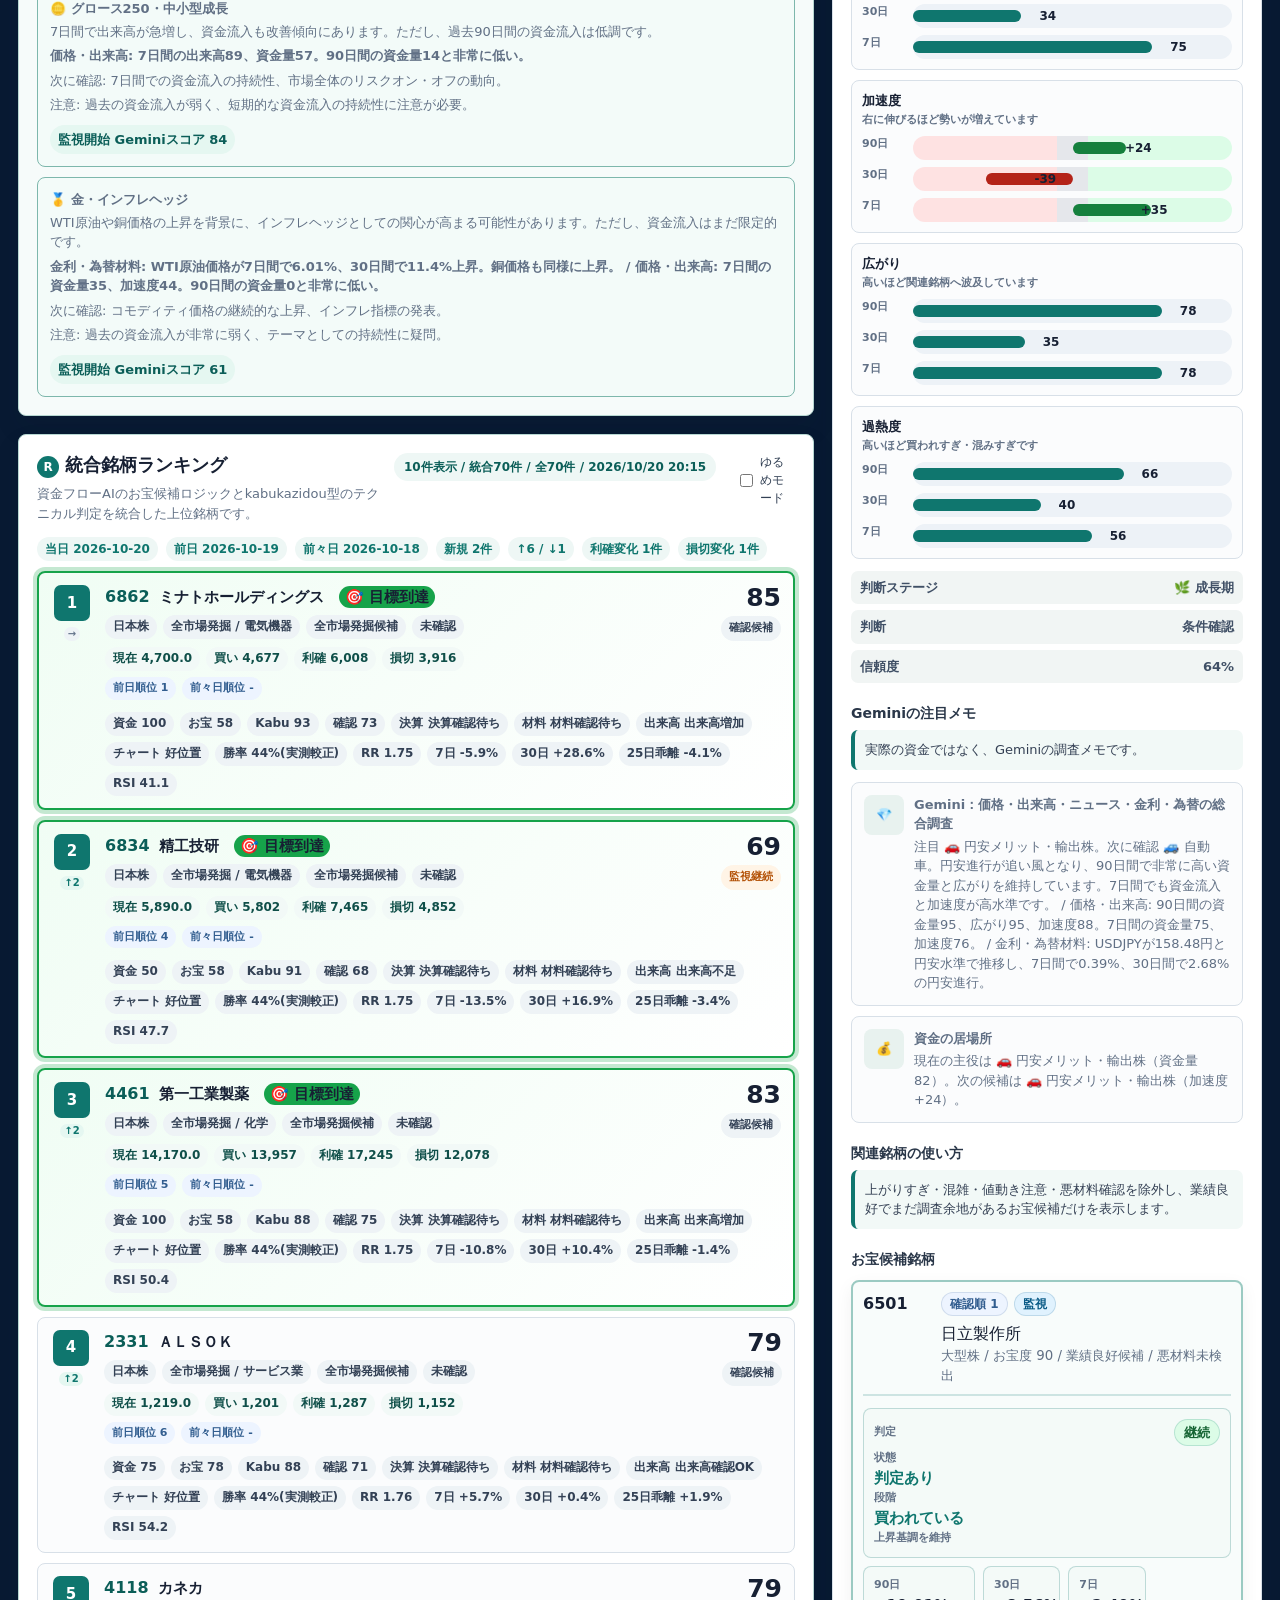
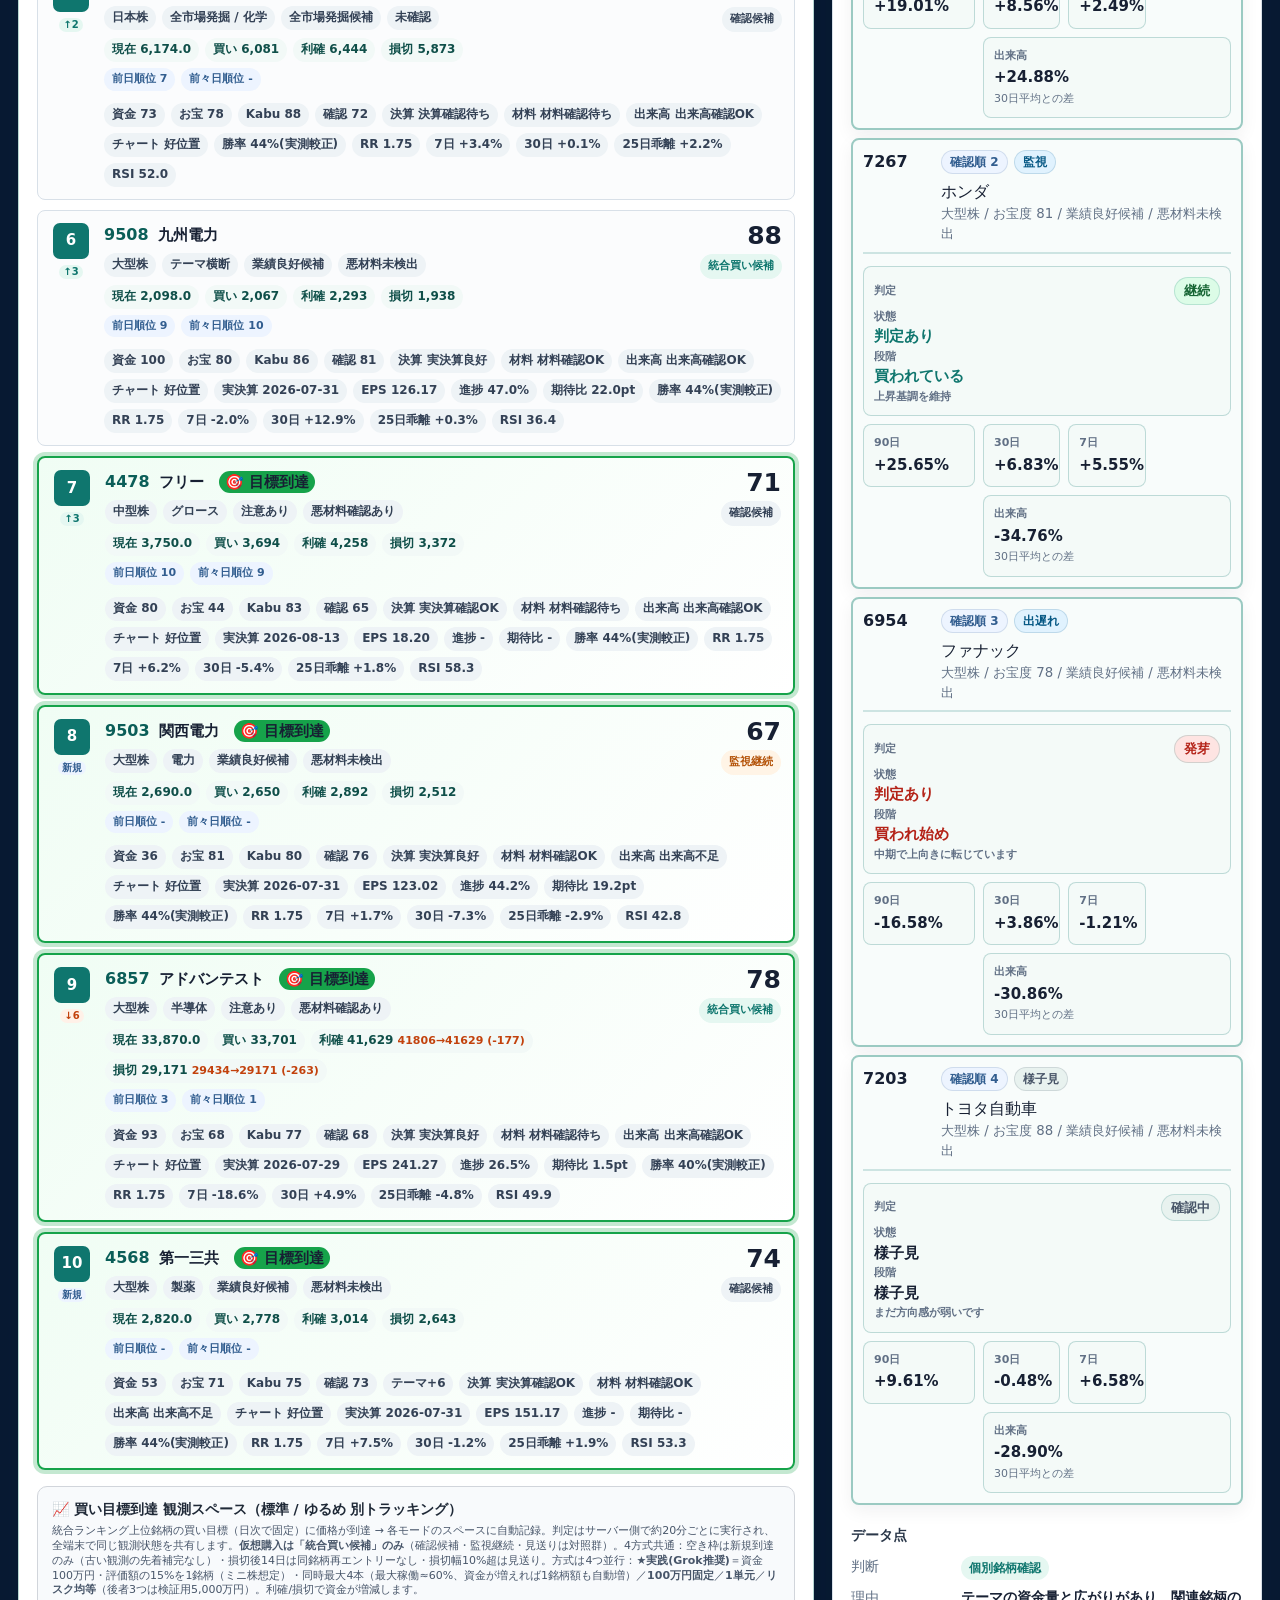
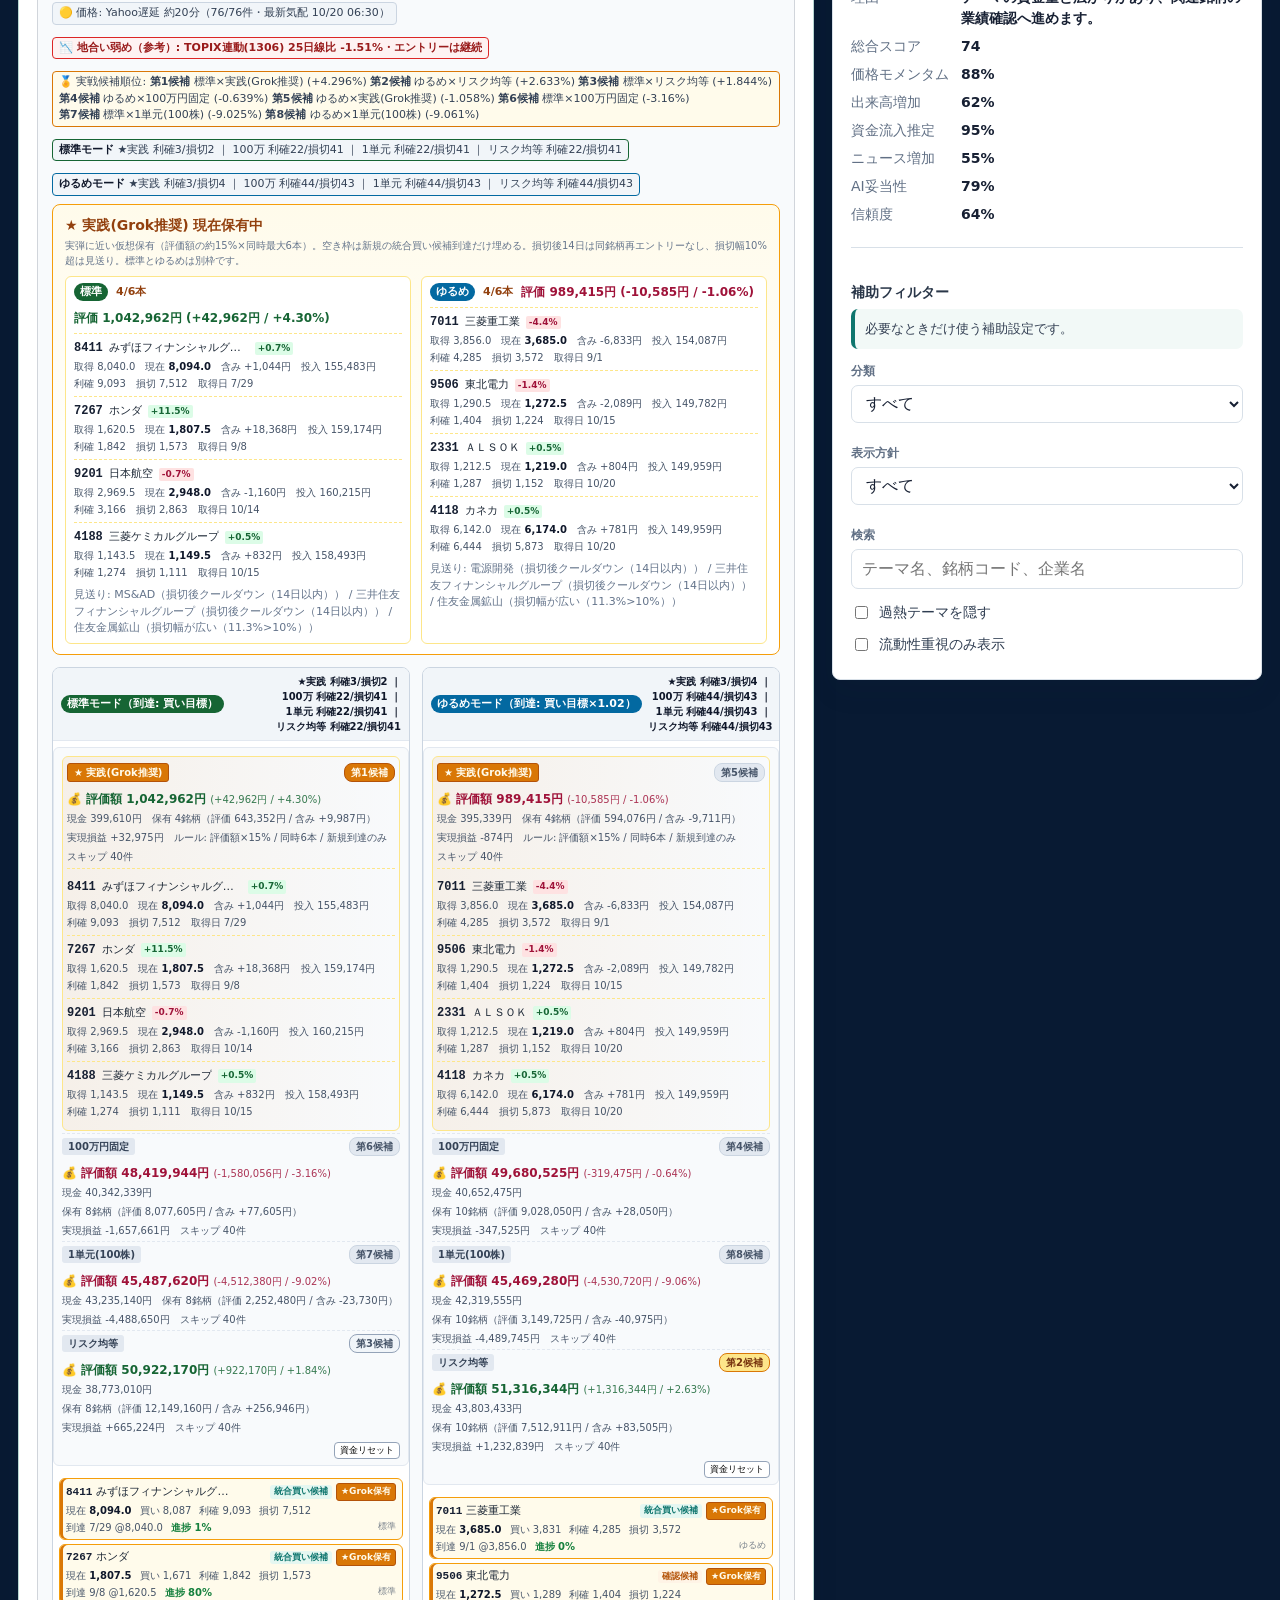
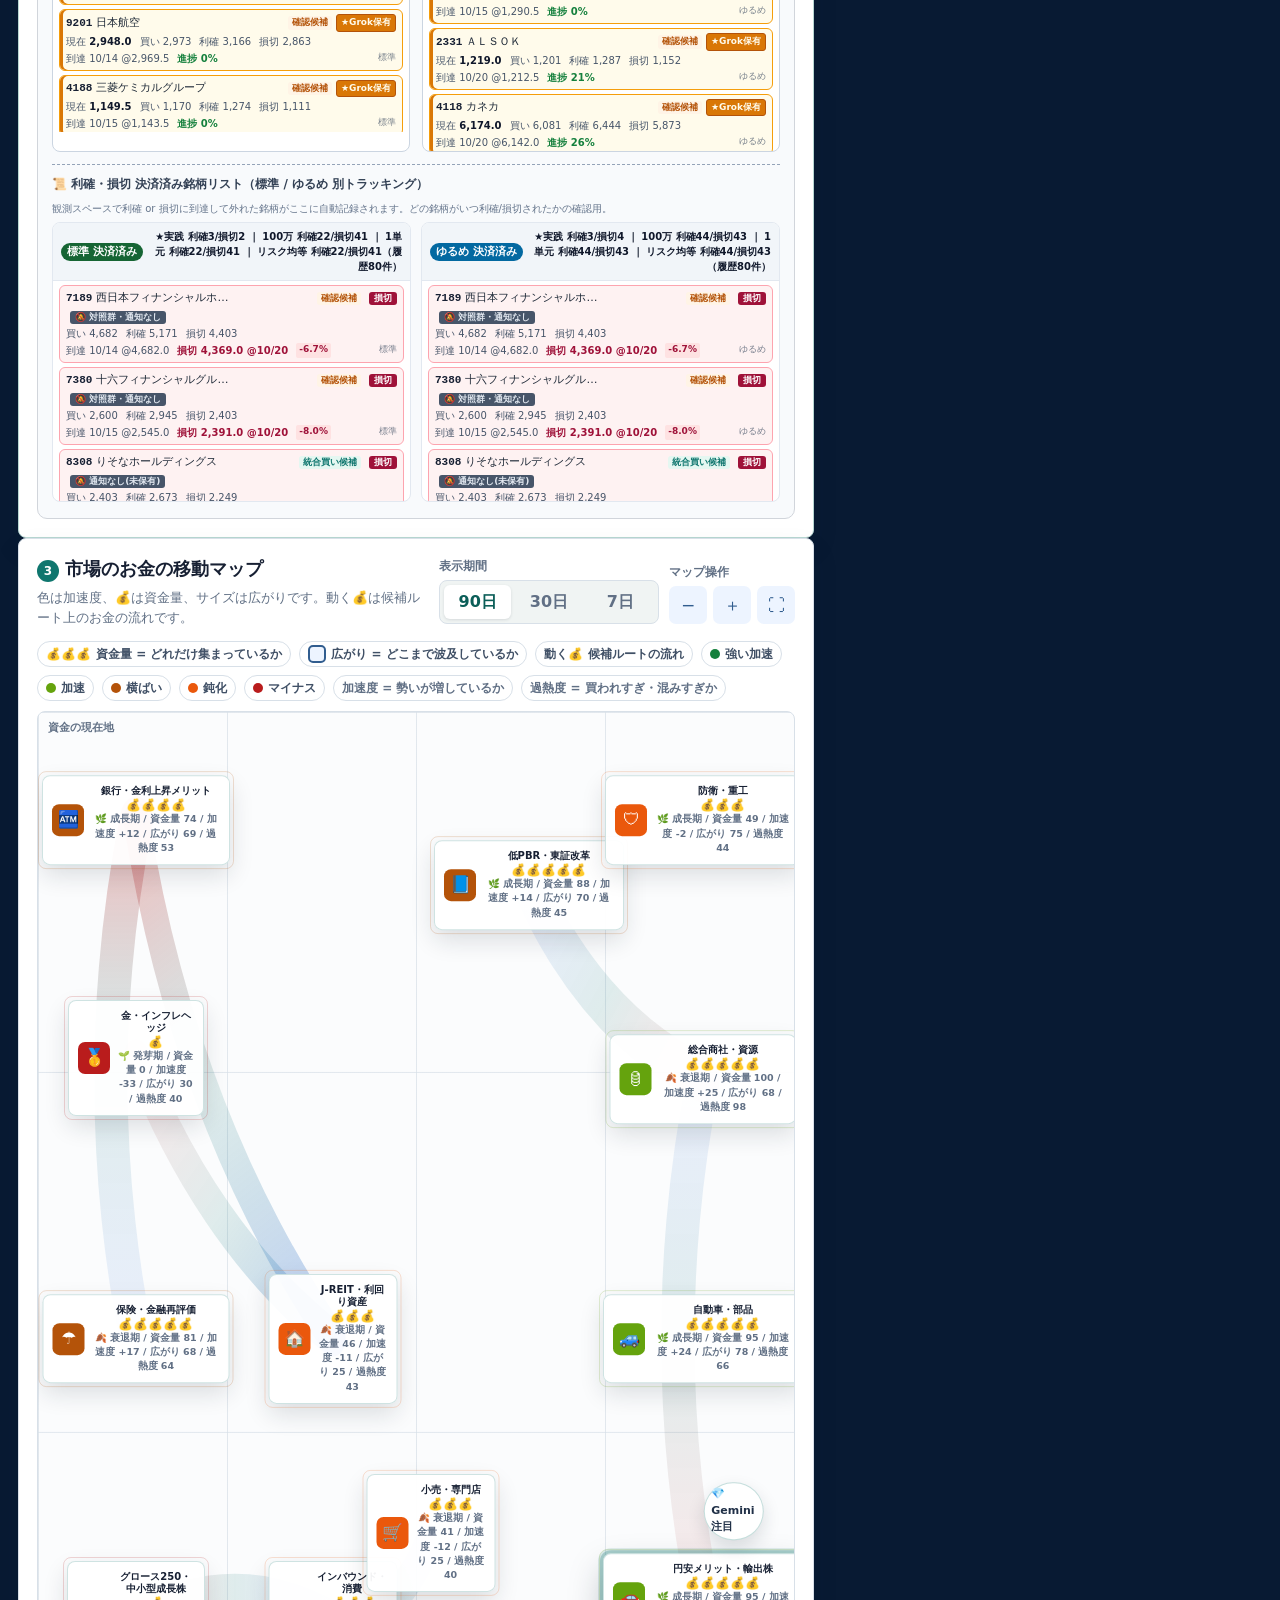
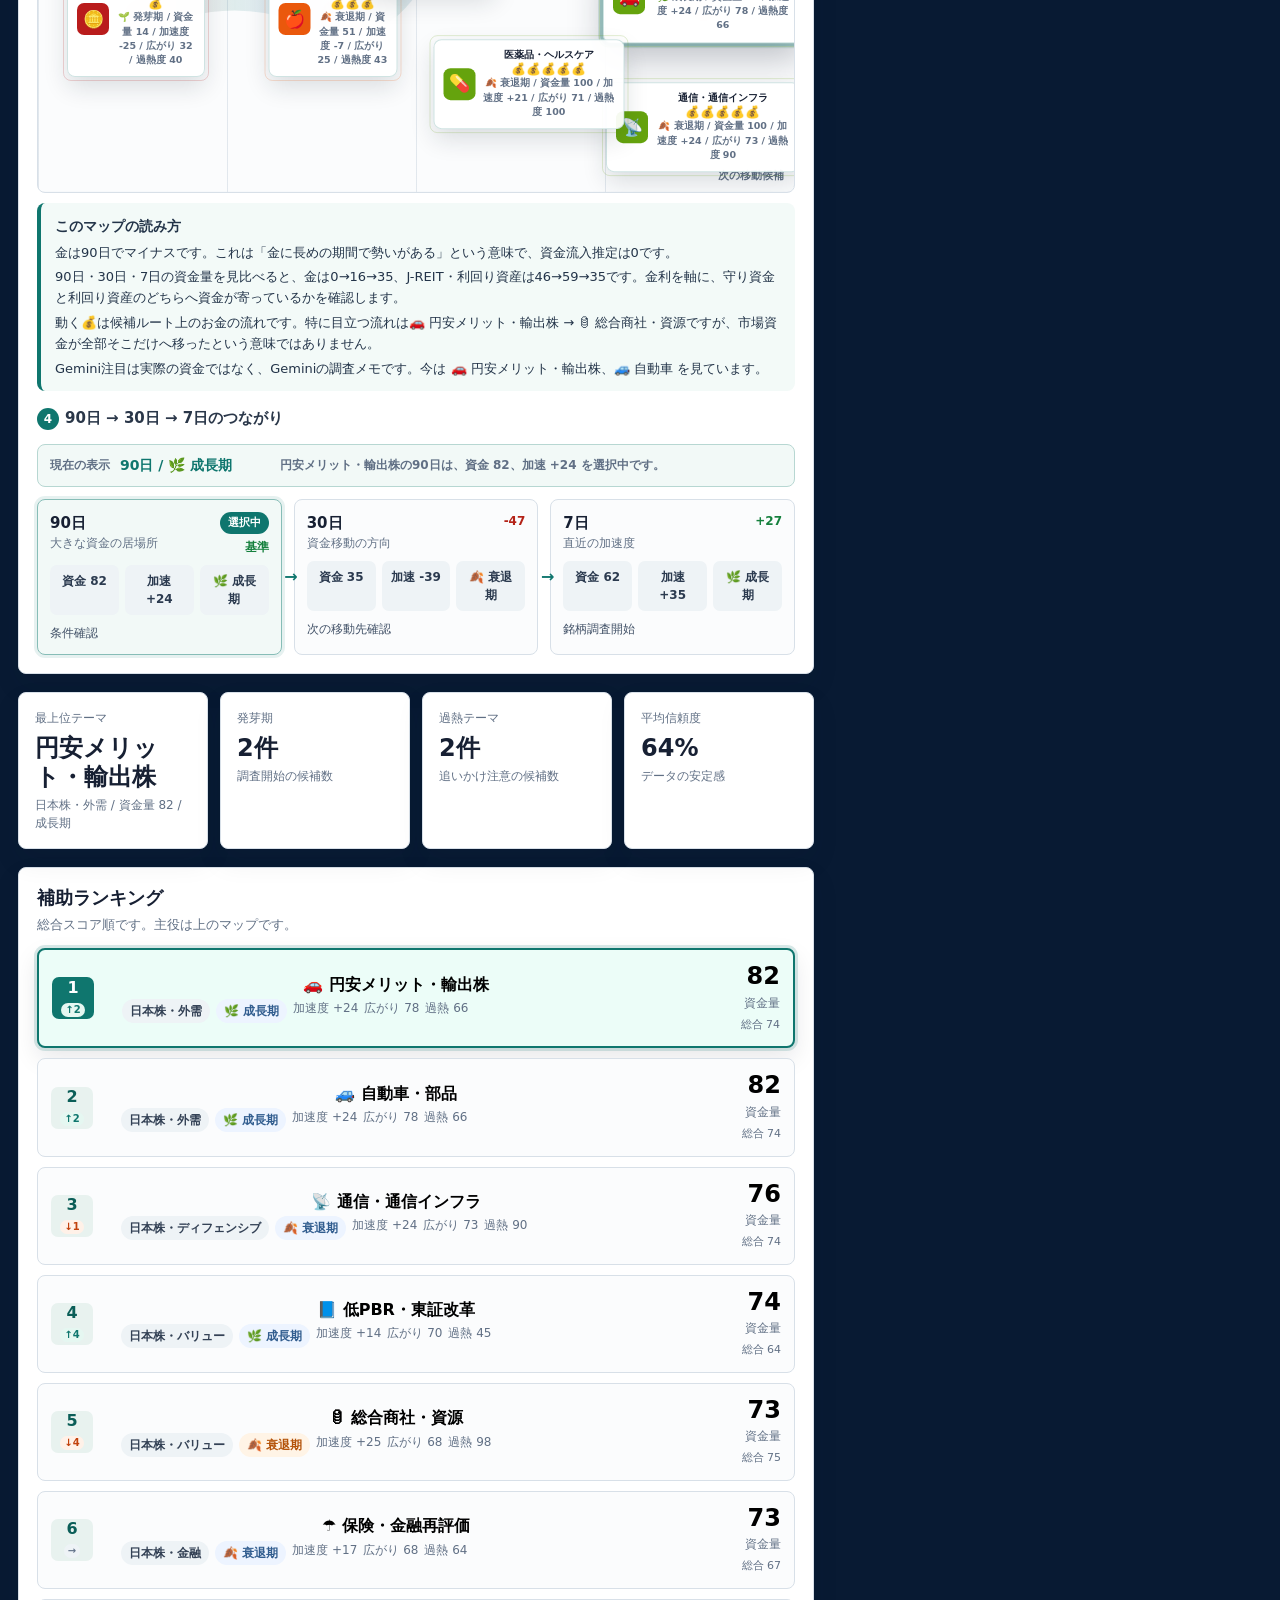
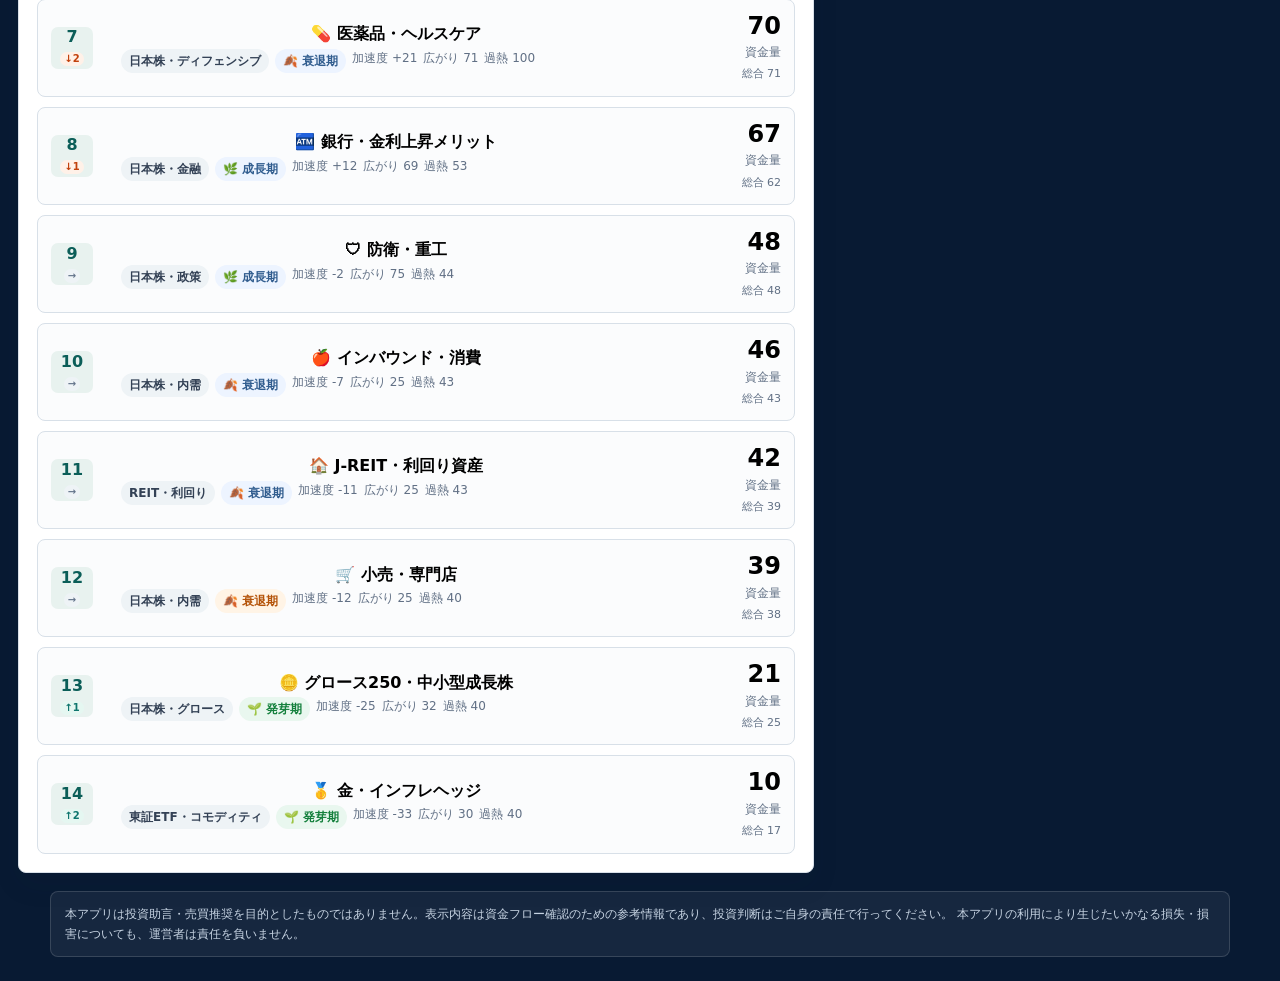
==== commit 2e275240: "revert: restore the original virtual-buy rules Remove the 5.5% stop filter, six-slot cap, confirmati" ====
--- a/docs/fund-flow-ai-system/index.html
+++ b/docs/fund-flow-ai-system/index.html
@@ -88,7 +88,7 @@
         <div class="integrated-obs-section">
           <div class="obs-head">
             <h3>📈 買い目標到達 観測スペース（標準 / ゆるめ 別トラッキング）</h3>
-            <span class="obs-note">統合ランキング上位銘柄の買い目標（日次で固定）に価格が到達 → 各モードのスペースに自動記録。判定はサーバー側で約20分ごとに実行され、全端末で同じ観測状態を共有します。★<b>実践(Grok推奨)</b>は標準もゆるめも同時6枠・1枠は評価額の15%です。4方式とも新規は予定損切5.5%以内（確認候補も含む）・損切後14日は再購入なし。利確まで残り3割以内で保有45日超は半分売ります。検証用の3方式（<b>100万円固定</b>／<b>1単元</b>／<b>リスク均等</b>、各5,000万円）は同時10本で、買い条件と半分売却は同じです。</span>
+            <span class="obs-note">統合ランキング上位銘柄の買い目標（日次で固定）に価格が到達 → 各モードのスペースに自動記録。判定はサーバー側で約20分ごとに実行され、全端末で同じ観測状態を共有します。<b>仮想購入は「統合買い候補」のみ</b>（確認候補・監視継続・見送りは対照群）。4方式共通：空き枠は新規到達のみ（古い観測の先着補完なし）・損切後14日は同銘柄再エントリーなし・損切幅10%超は見送り。方式は4つ並行：★<b>実践(Grok推奨)</b>＝資金100万円・評価額の15%を1銘柄（ミニ株想定）・同時最大4本（最大稼働≈60%、資金が増えれば1銘柄額も自動増）／<b>100万円固定</b>／<b>1単元</b>／<b>リスク均等</b>（後者3つは検証用5,000万円）。利確/損切で資金が増減します。</span>
             <div id="obsGlobalCounts" class="obs-global-counts" aria-live="polite"></div>
           </div>
           <div id="grokHoldingsPanel" class="grok-holdings-panel" aria-live="polite"></div>
@@ -308,6 +308,6 @@
     </p>
   </footer>
 
-  <script src="./app.js?v=20261007-all-modes"></script>
+  <script src="./app.js?v=20260817-all-fill"></script>
 </body>
 </html>
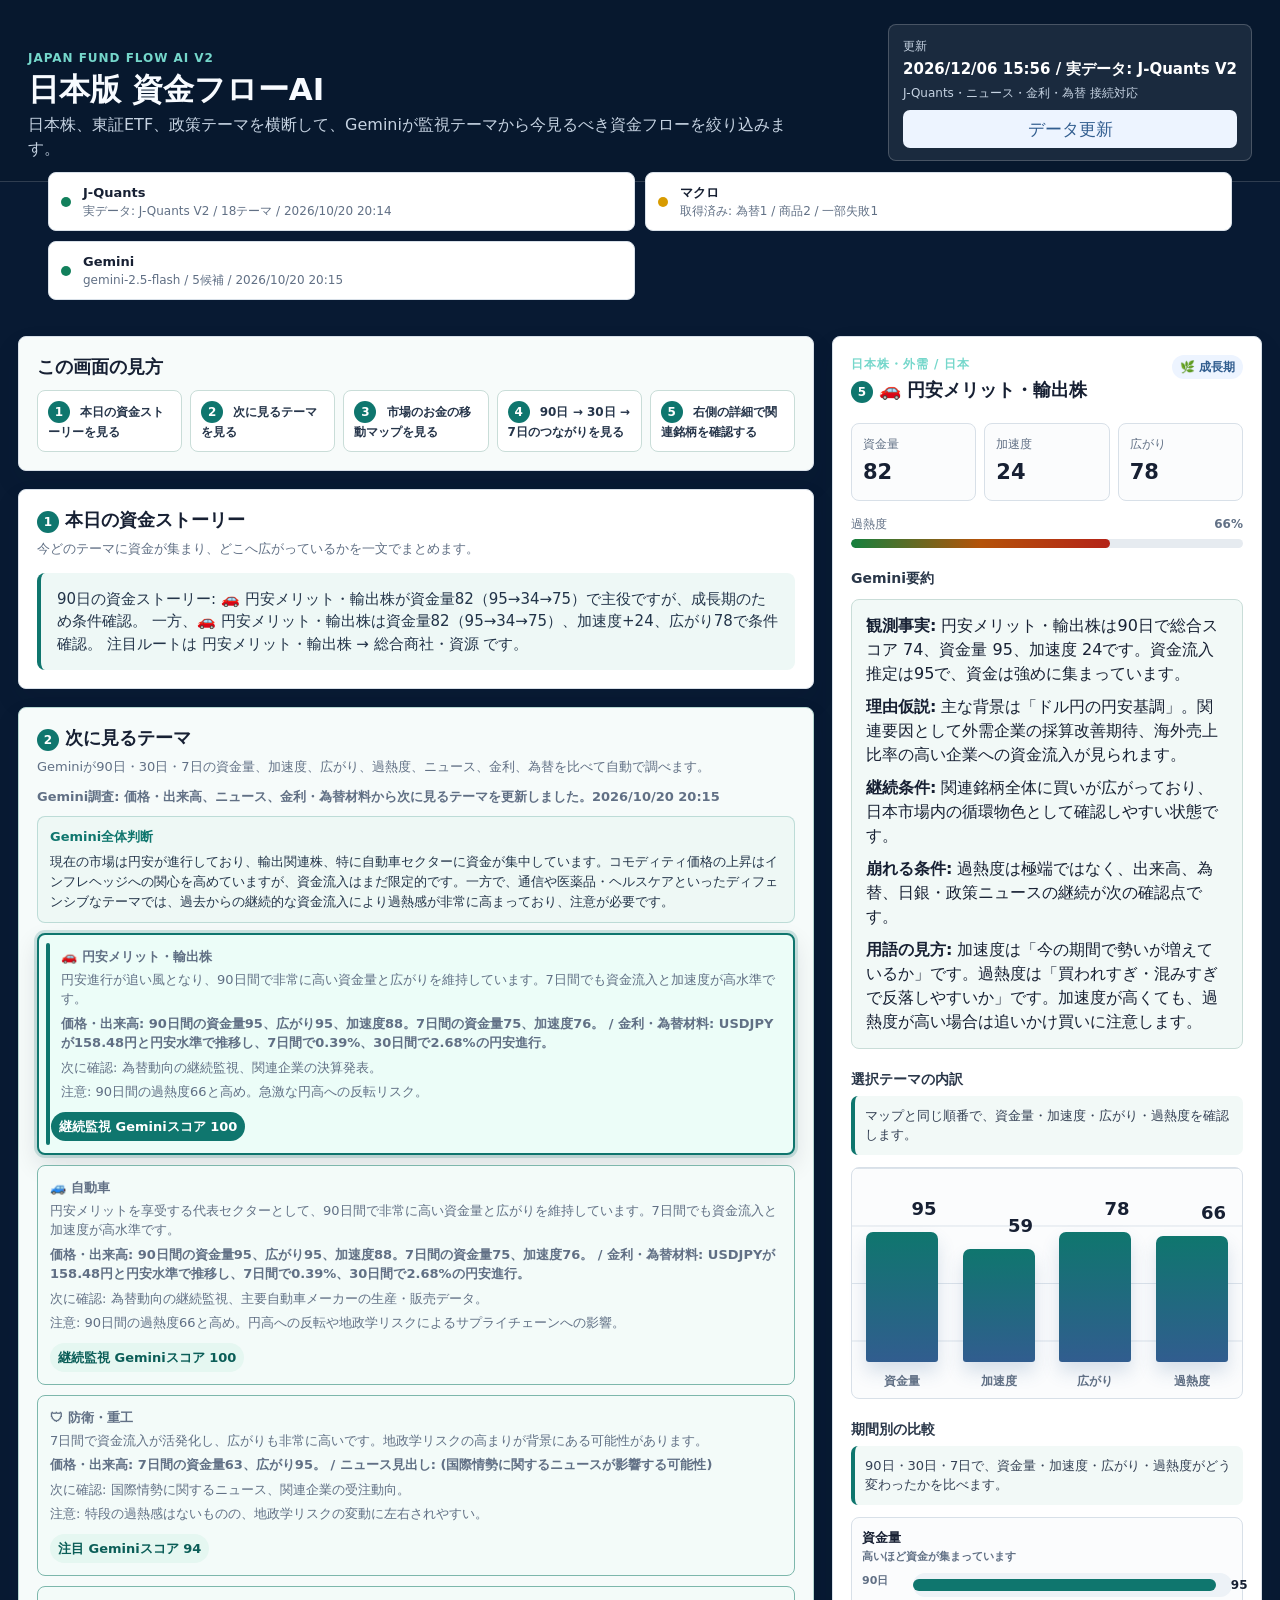
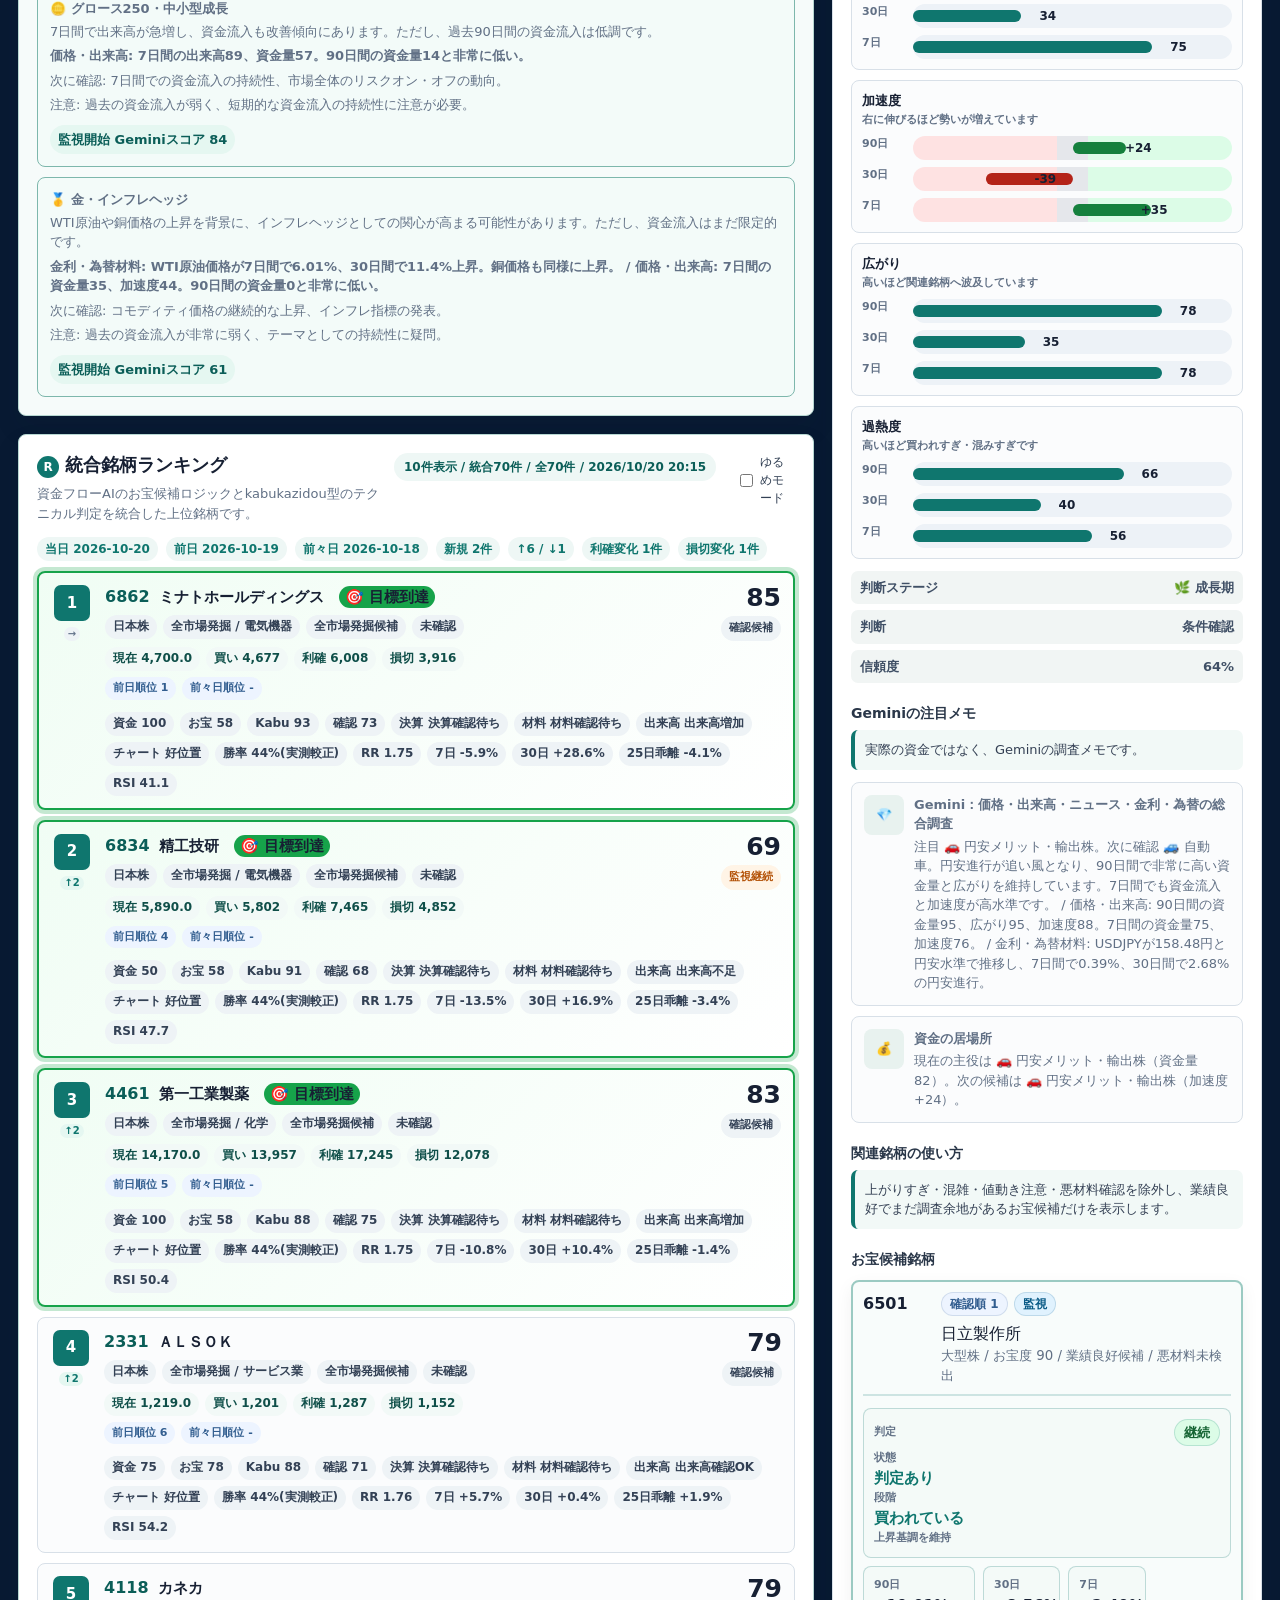
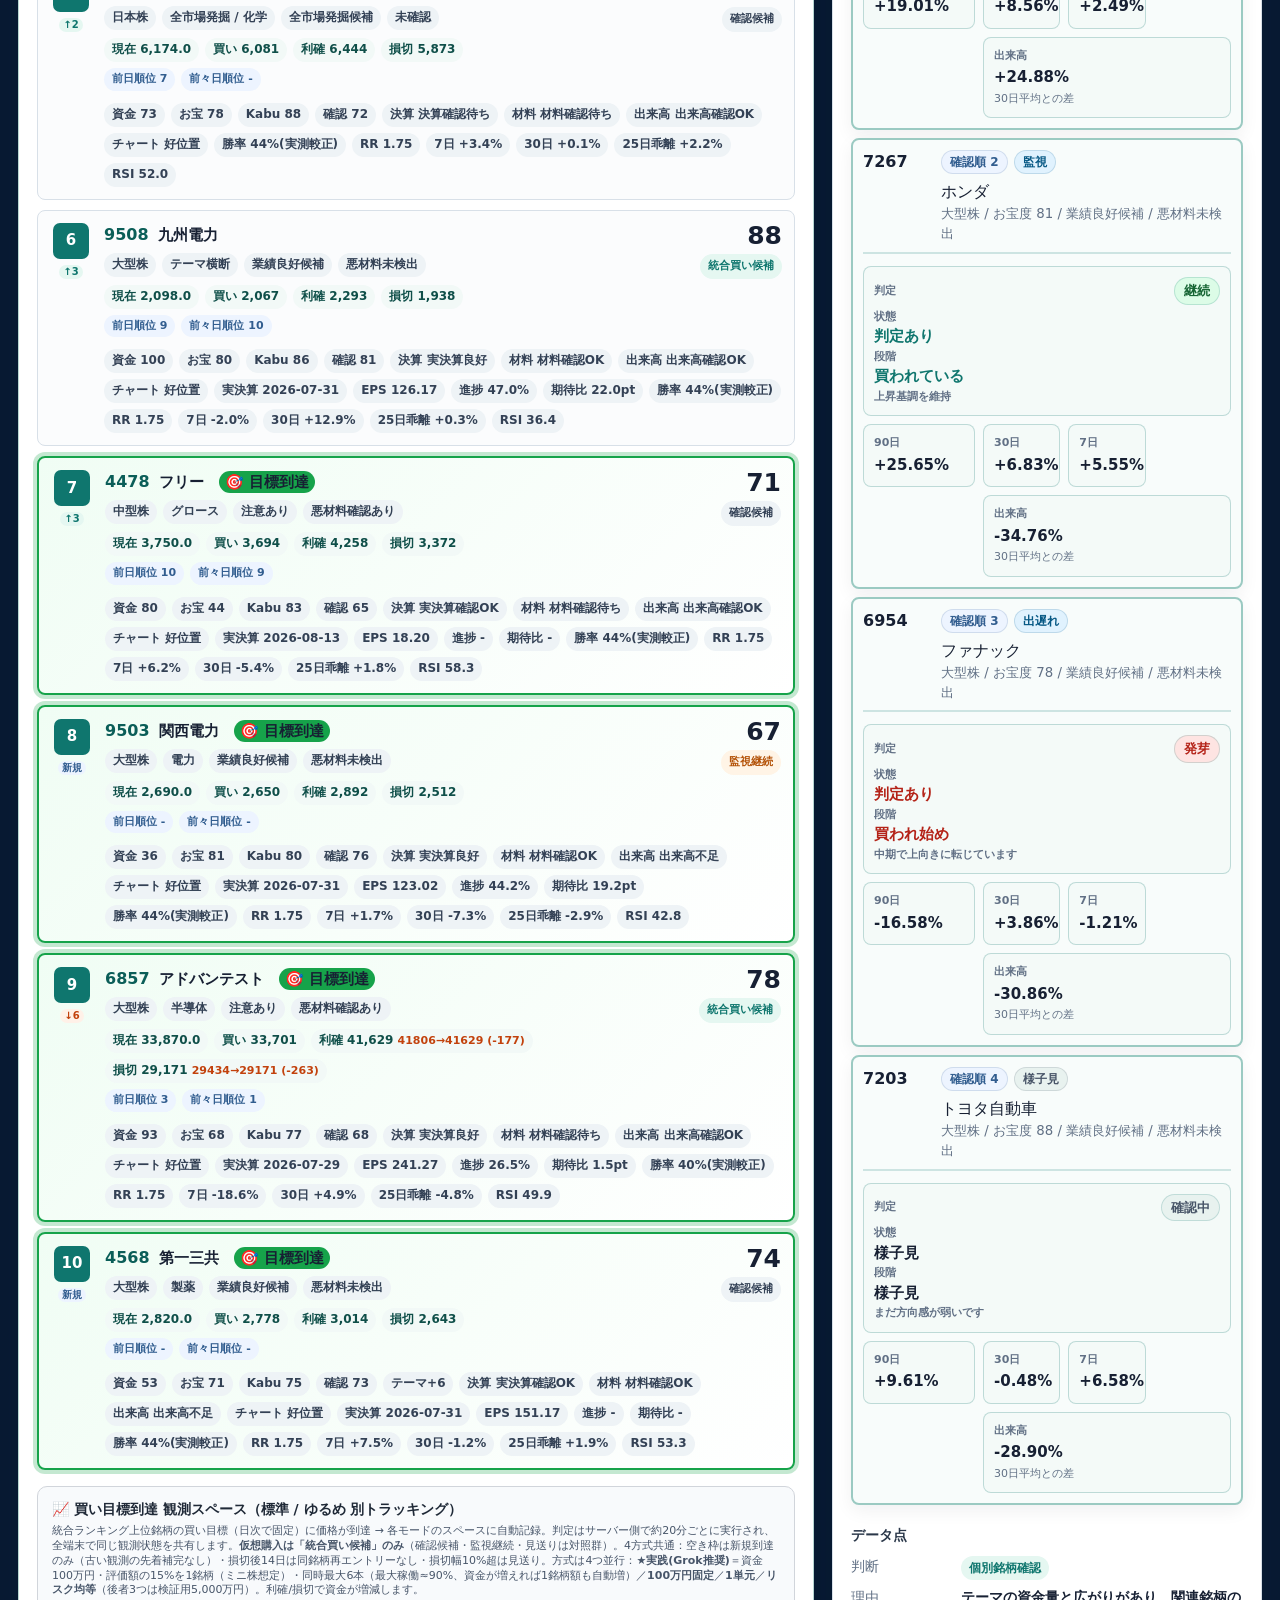
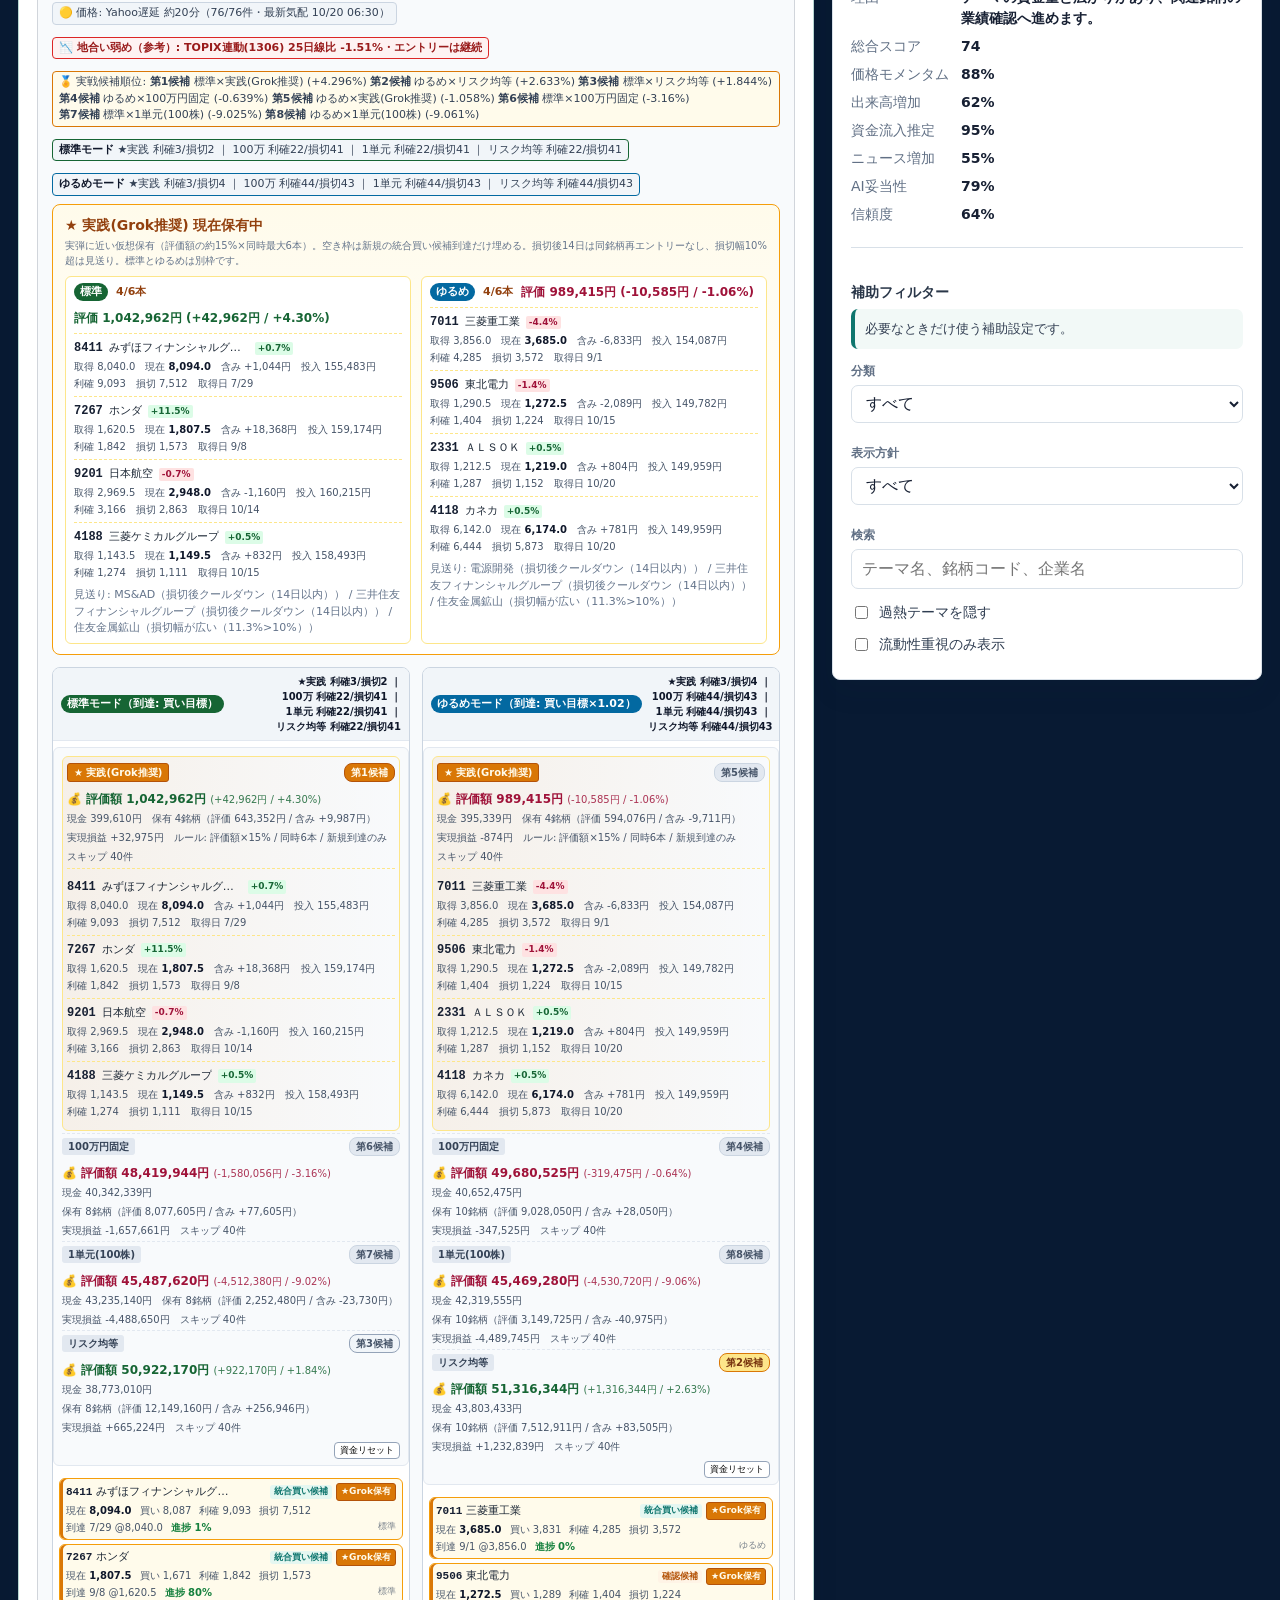
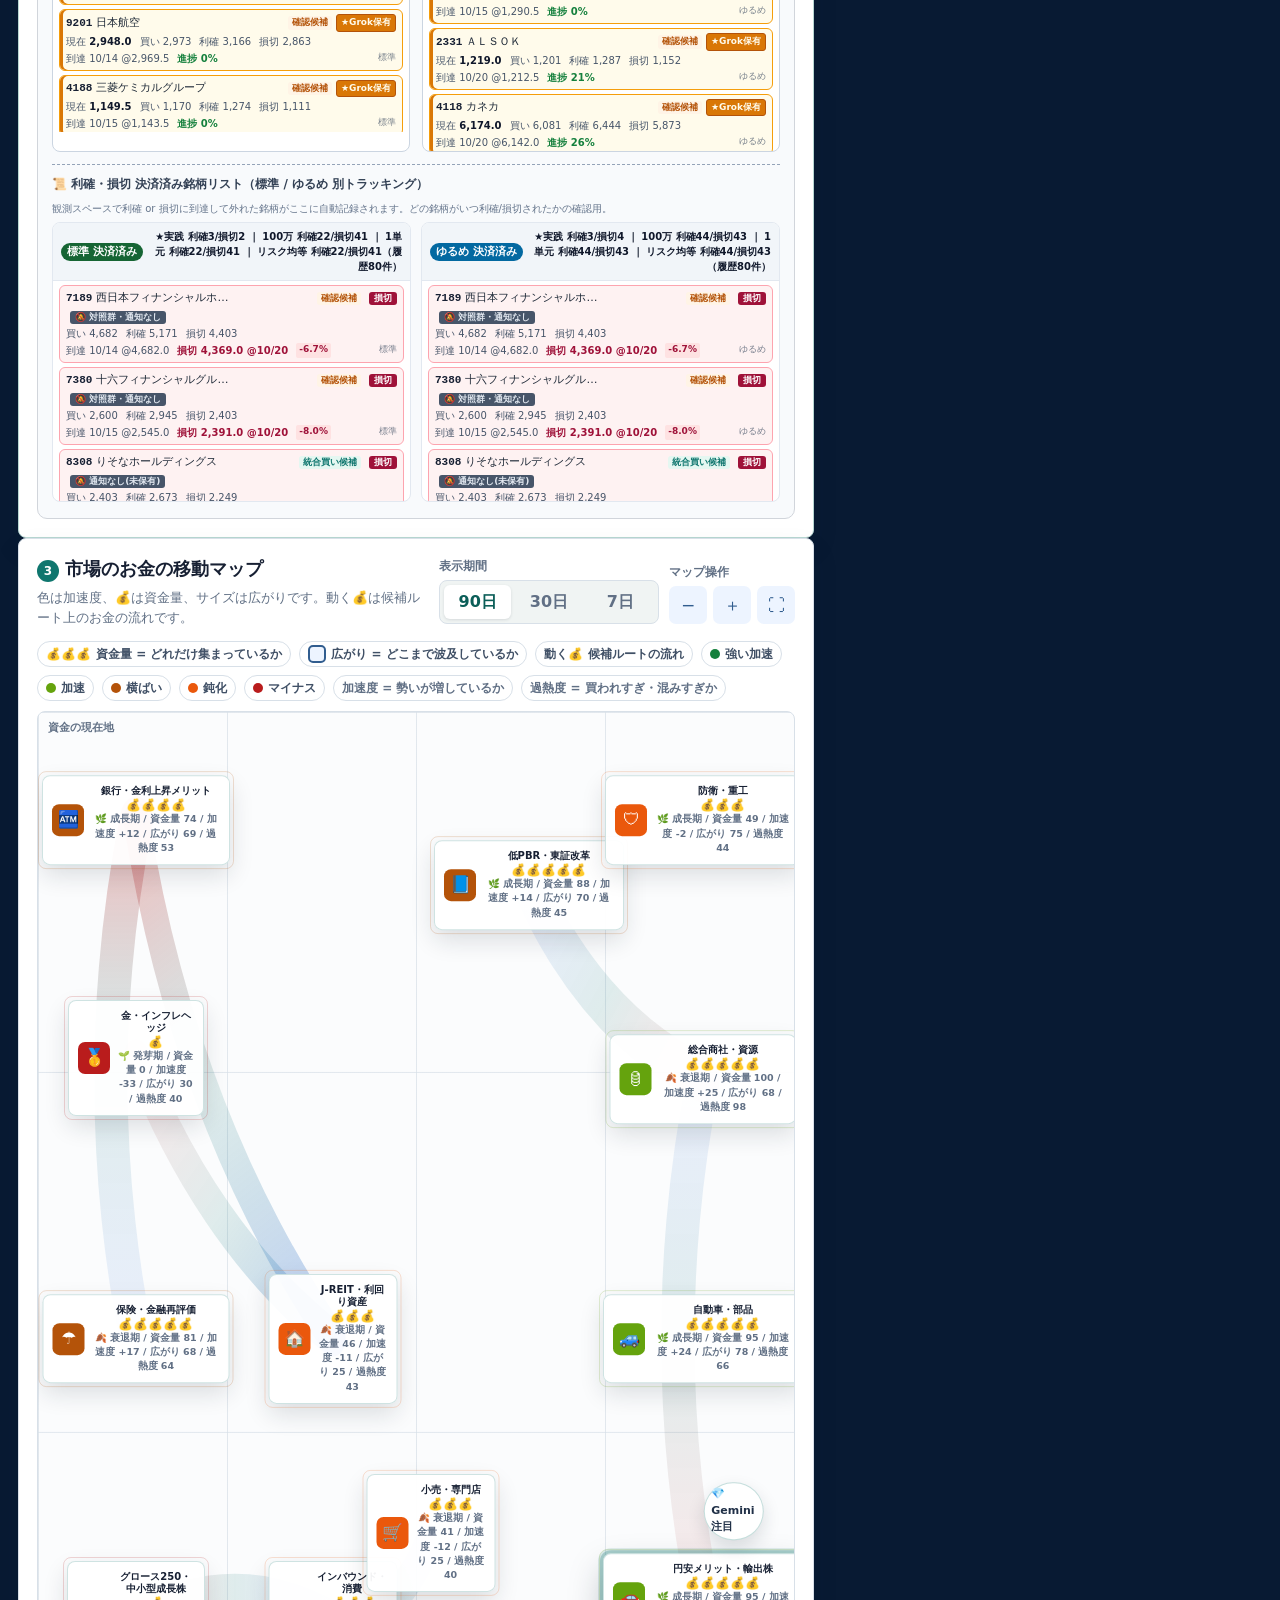
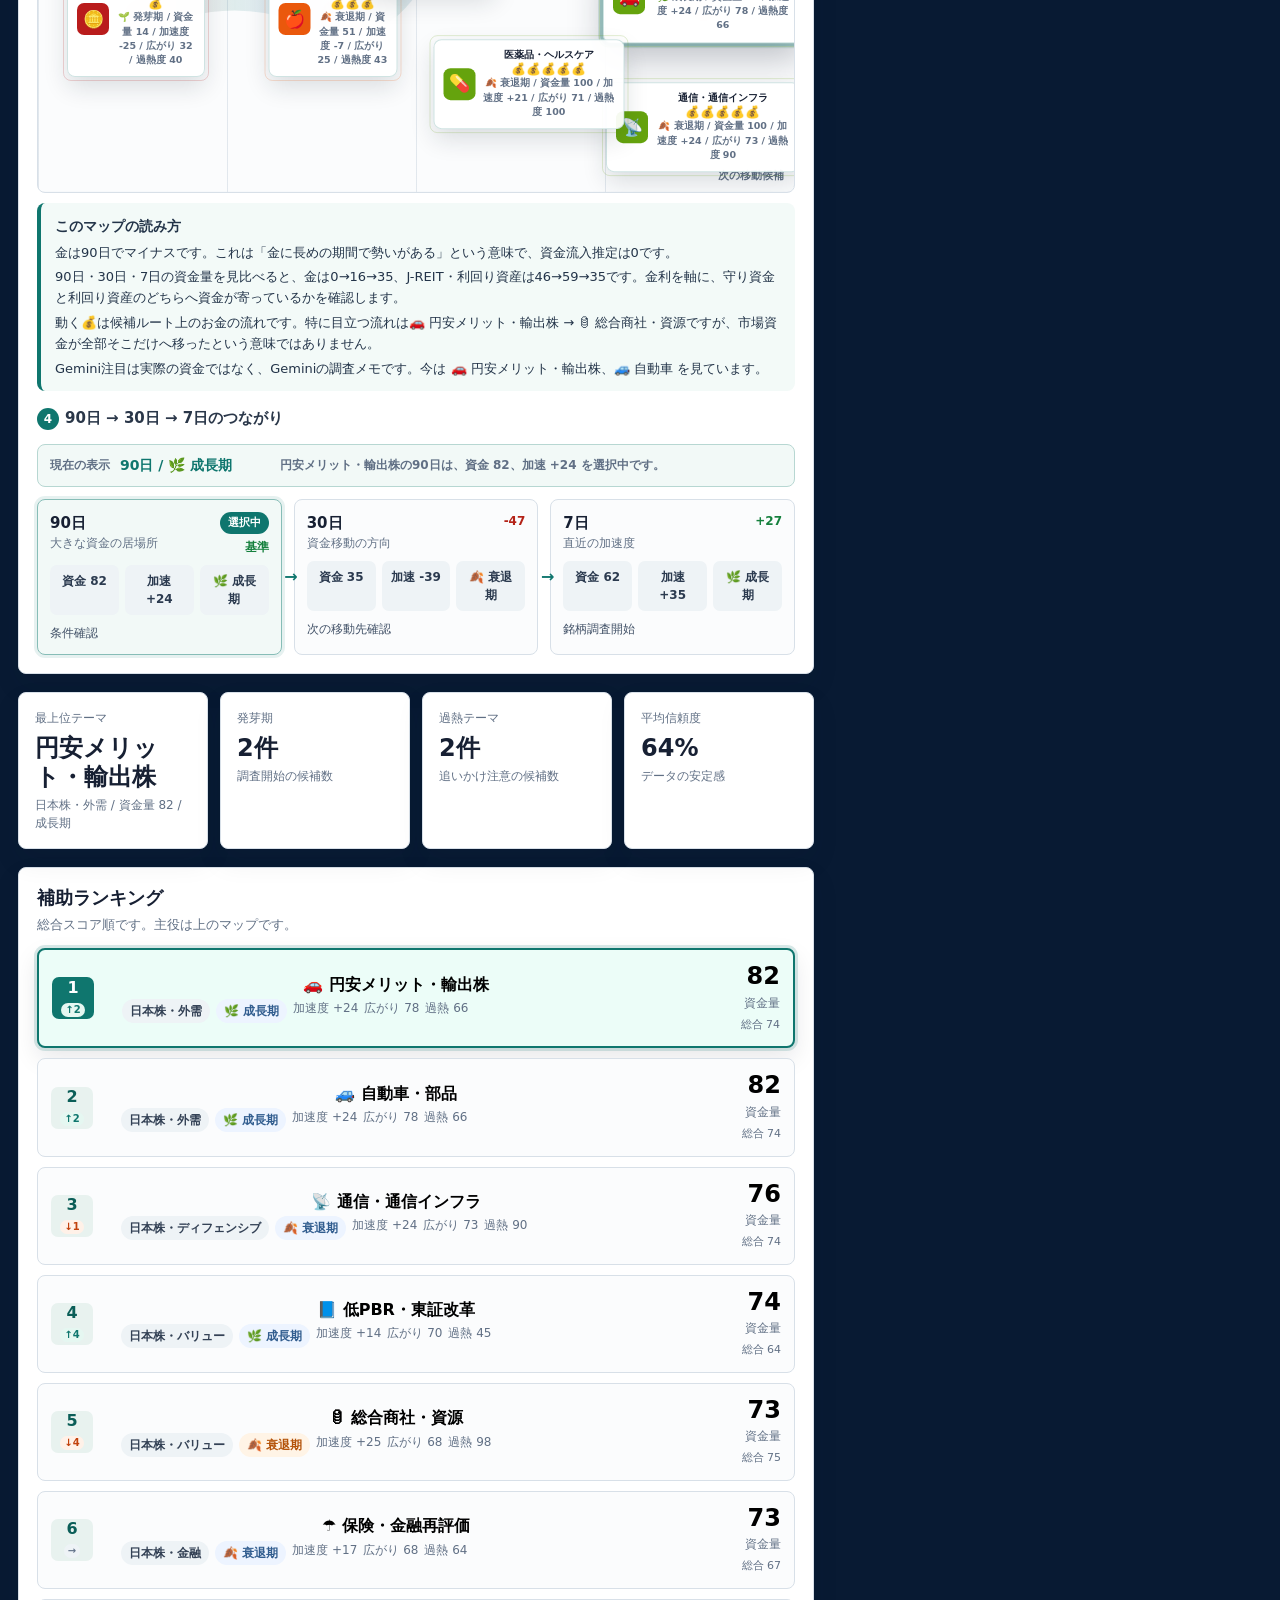
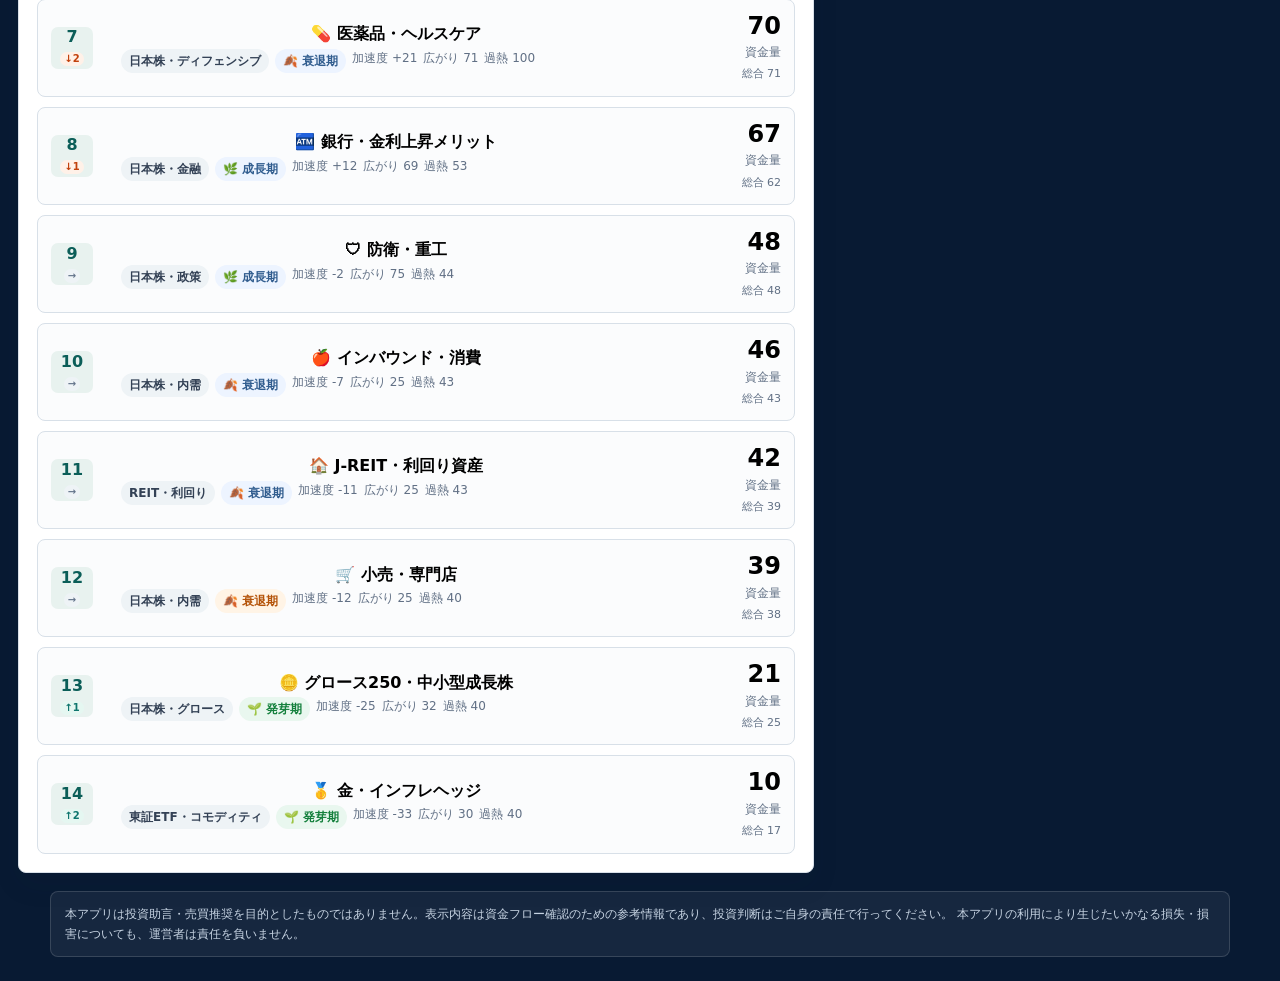
==== commit cbff599f: "tune(practice): raise the simultaneous position cap to 6 Practice can hold six names at 15 percent e" ====
--- a/docs/fund-flow-ai-system/index.html
+++ b/docs/fund-flow-ai-system/index.html
@@ -88,7 +88,7 @@
         <div class="integrated-obs-section">
           <div class="obs-head">
             <h3>📈 買い目標到達 観測スペース（標準 / ゆるめ 別トラッキング）</h3>
-            <span class="obs-note">統合ランキング上位銘柄の買い目標（日次で固定）に価格が到達 → 各モードのスペースに自動記録。判定はサーバー側で約20分ごとに実行され、全端末で同じ観測状態を共有します。<b>仮想購入は「統合買い候補」のみ</b>（確認候補・監視継続・見送りは対照群）。4方式共通：空き枠は新規到達のみ（古い観測の先着補完なし）・損切後14日は同銘柄再エントリーなし・損切幅10%超は見送り。方式は4つ並行：★<b>実践(Grok推奨)</b>＝資金100万円・評価額の15%を1銘柄（ミニ株想定）・同時最大4本（最大稼働≈60%、資金が増えれば1銘柄額も自動増）／<b>100万円固定</b>／<b>1単元</b>／<b>リスク均等</b>（後者3つは検証用5,000万円）。利確/損切で資金が増減します。</span>
+            <span class="obs-note">統合ランキング上位銘柄の買い目標（日次で固定）に価格が到達 → 各モードのスペースに自動記録。判定はサーバー側で約20分ごとに実行され、全端末で同じ観測状態を共有します。<b>仮想購入は「統合買い候補」のみ</b>（確認候補・監視継続・見送りは対照群）。4方式共通：空き枠は新規到達のみ（古い観測の先着補完なし）・損切後14日は同銘柄再エントリーなし・損切幅10%超は見送り。方式は4つ並行：★<b>実践(Grok推奨)</b>＝資金100万円・評価額の15%を1銘柄（ミニ株想定）・同時最大6本（最大稼働≈90%、資金が増えれば1銘柄額も自動増）／<b>100万円固定</b>／<b>1単元</b>／<b>リスク均等</b>（後者3つは検証用5,000万円）。利確/損切で資金が増減します。</span>
             <div id="obsGlobalCounts" class="obs-global-counts" aria-live="polite"></div>
           </div>
           <div id="grokHoldingsPanel" class="grok-holdings-panel" aria-live="polite"></div>
@@ -308,6 +308,6 @@
     </p>
   </footer>
 
-  <script src="./app.js?v=20260817-all-fill"></script>
+  <script src="./app.js?v=20261020-practice-6"></script>
 </body>
 </html>
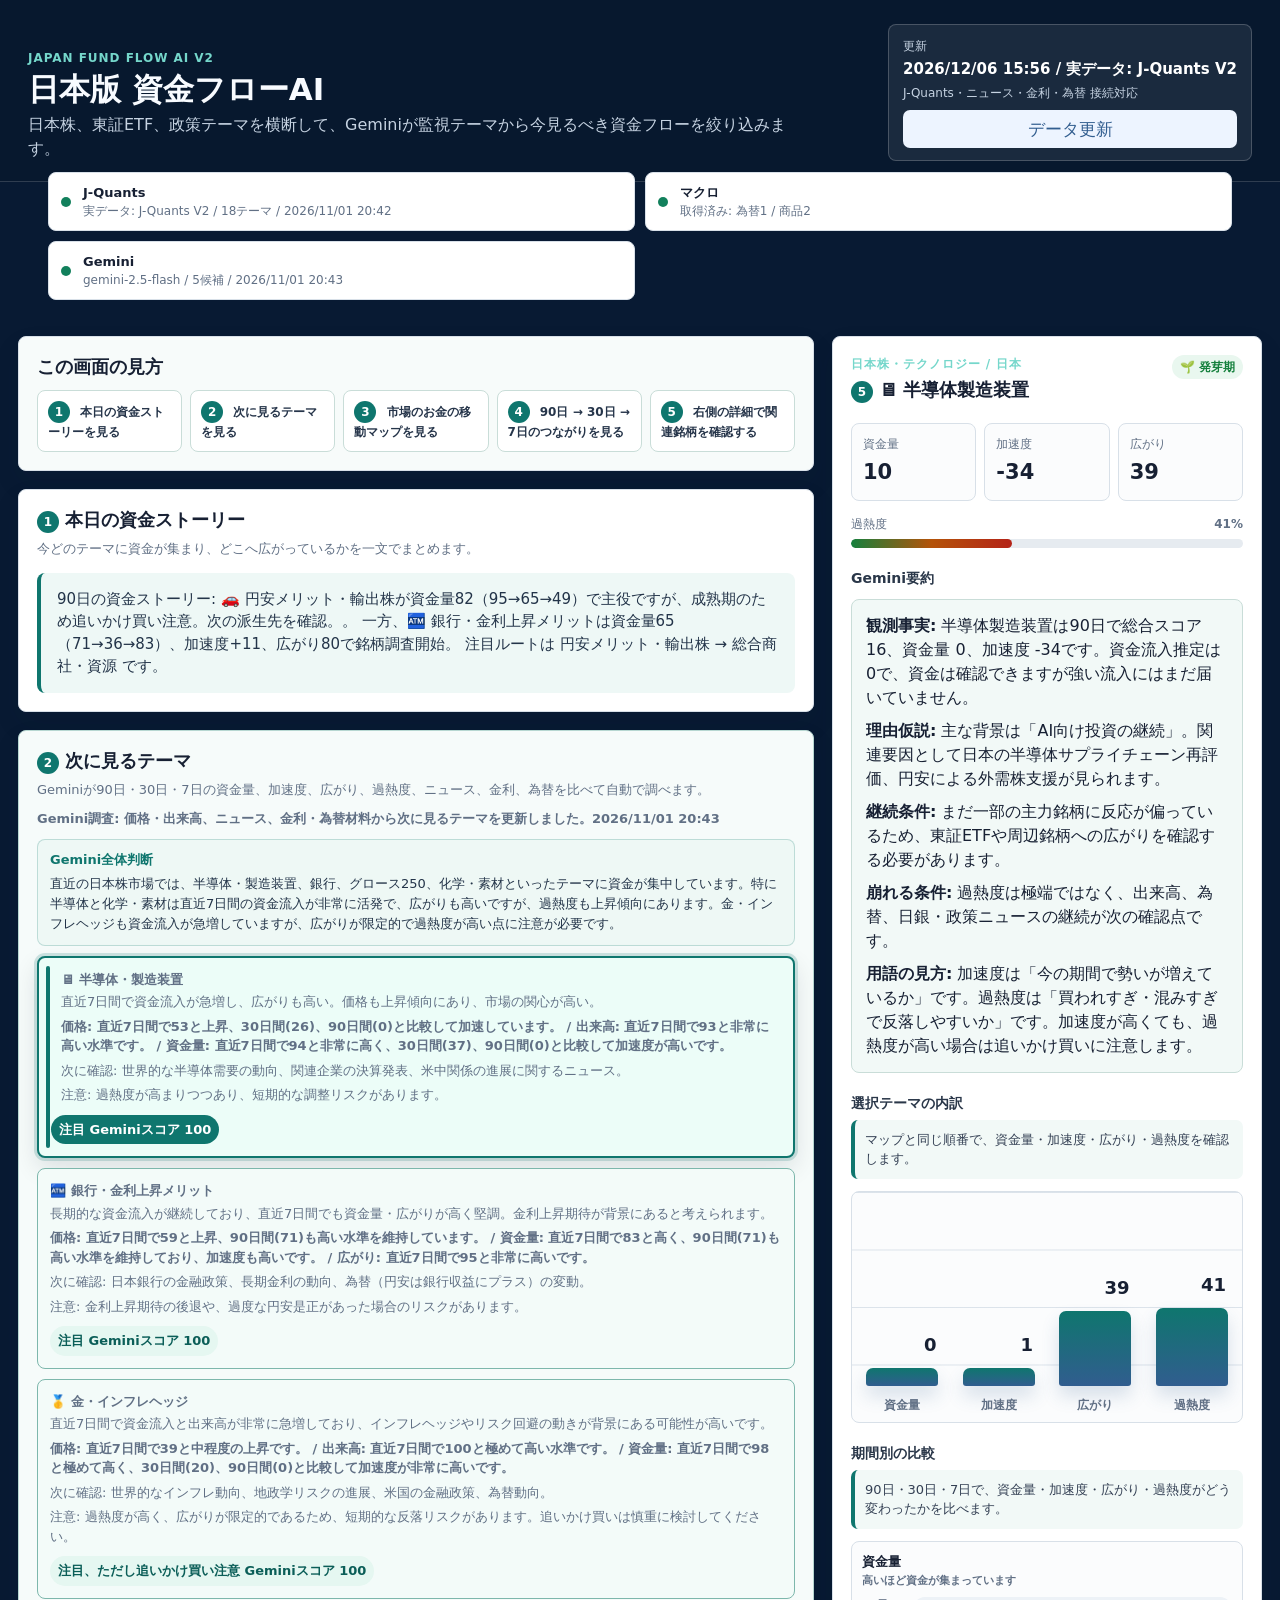
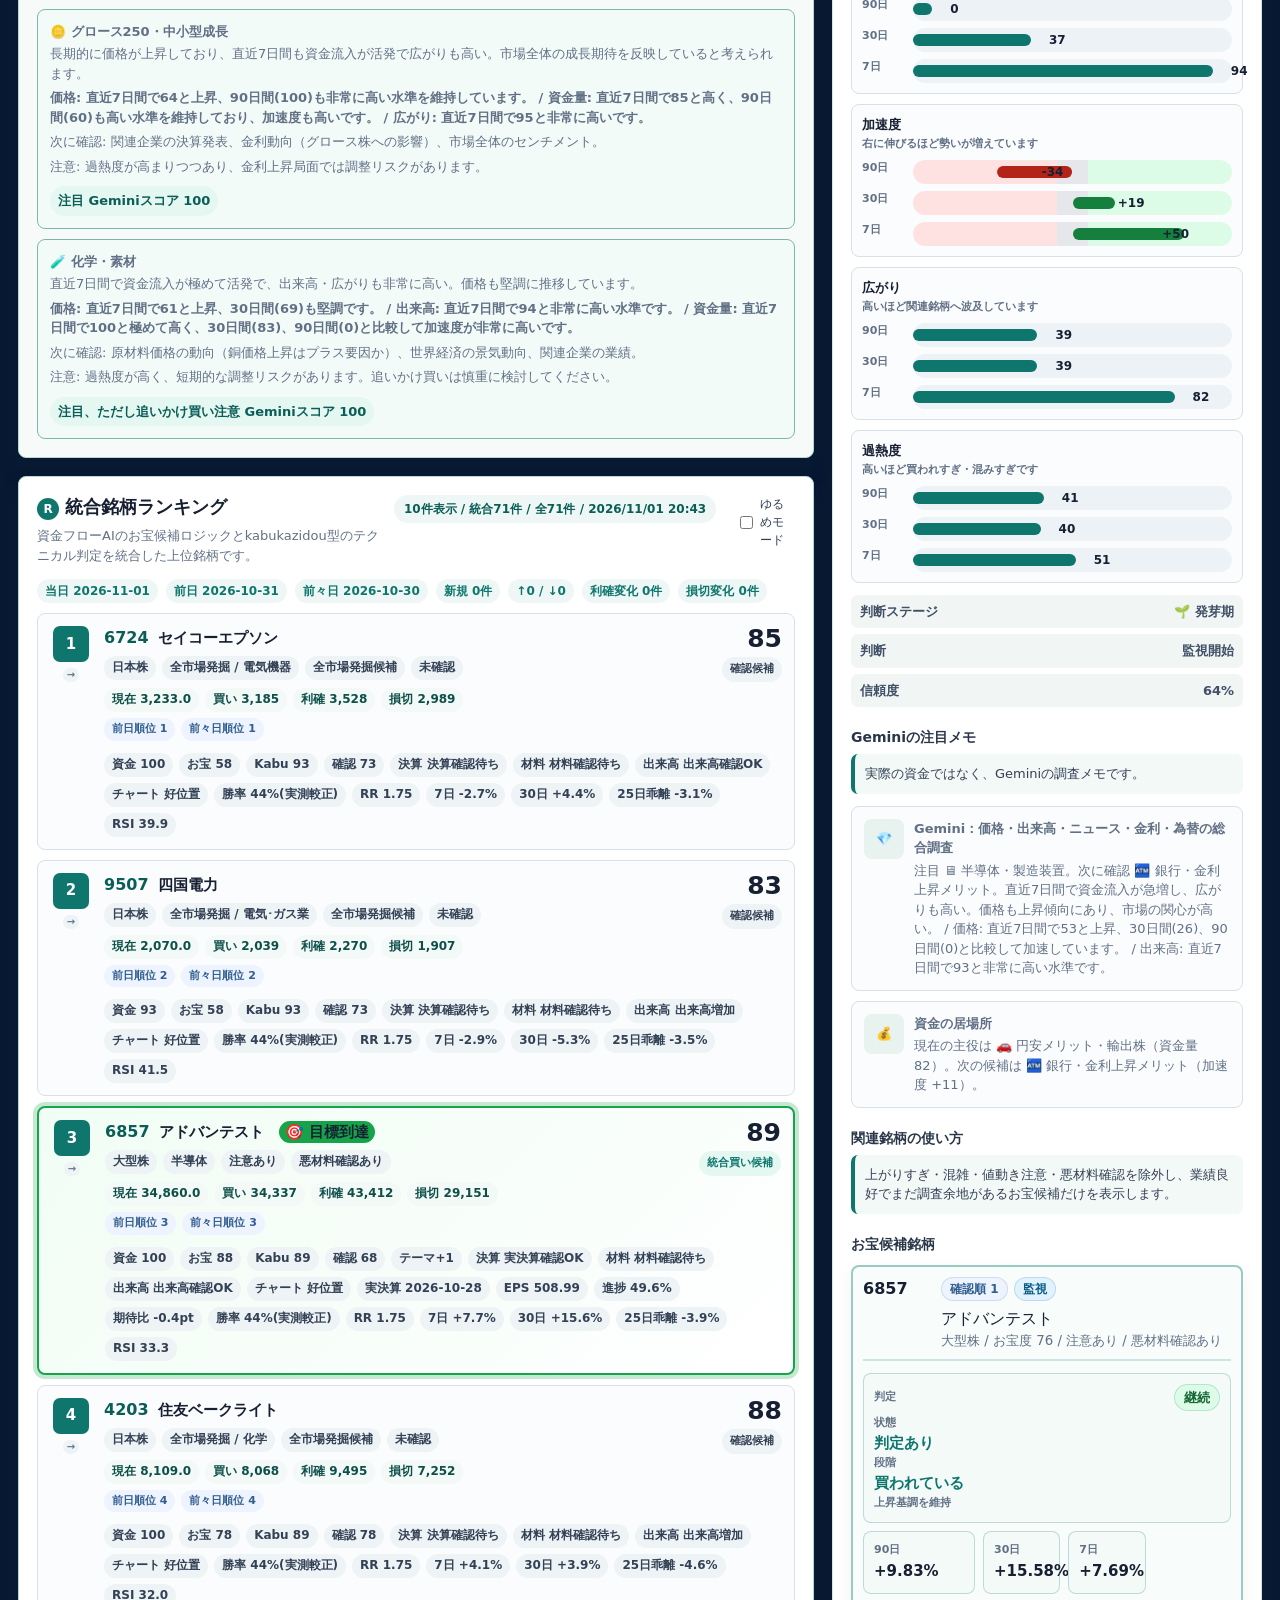
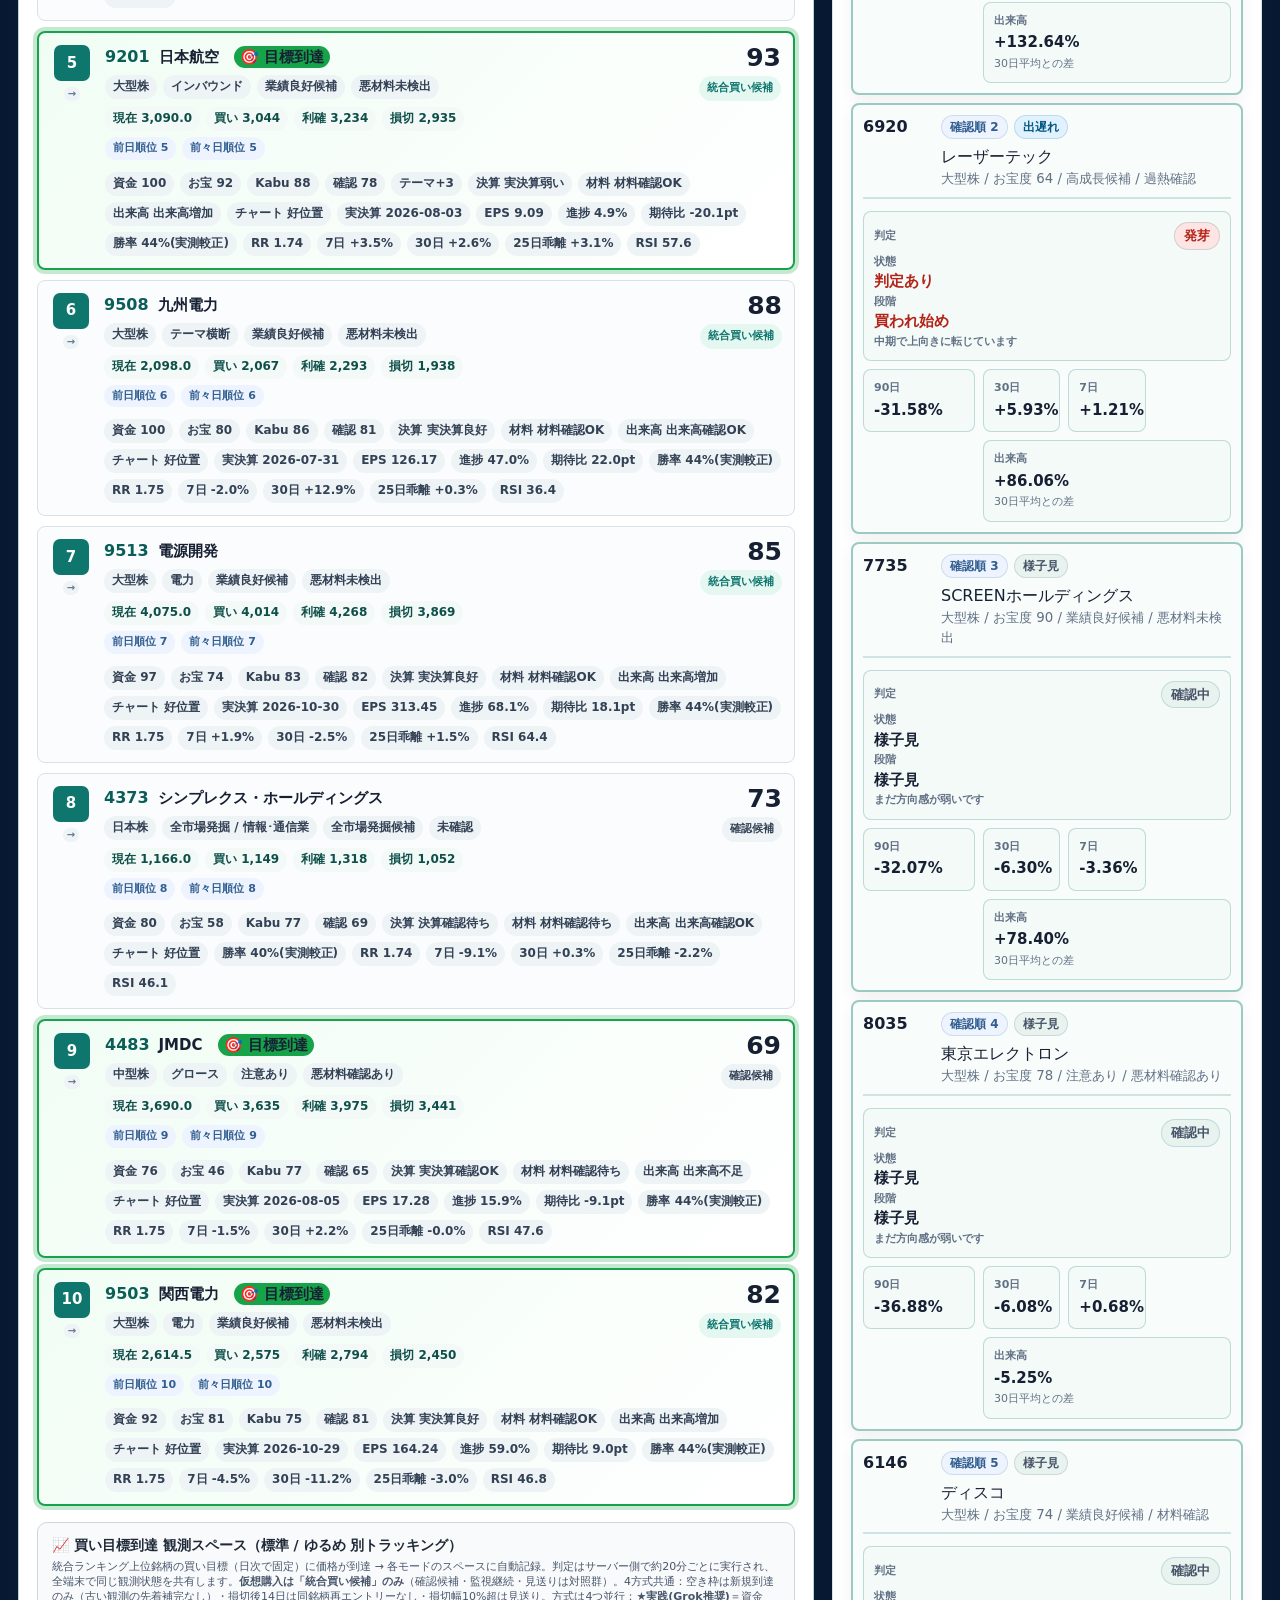
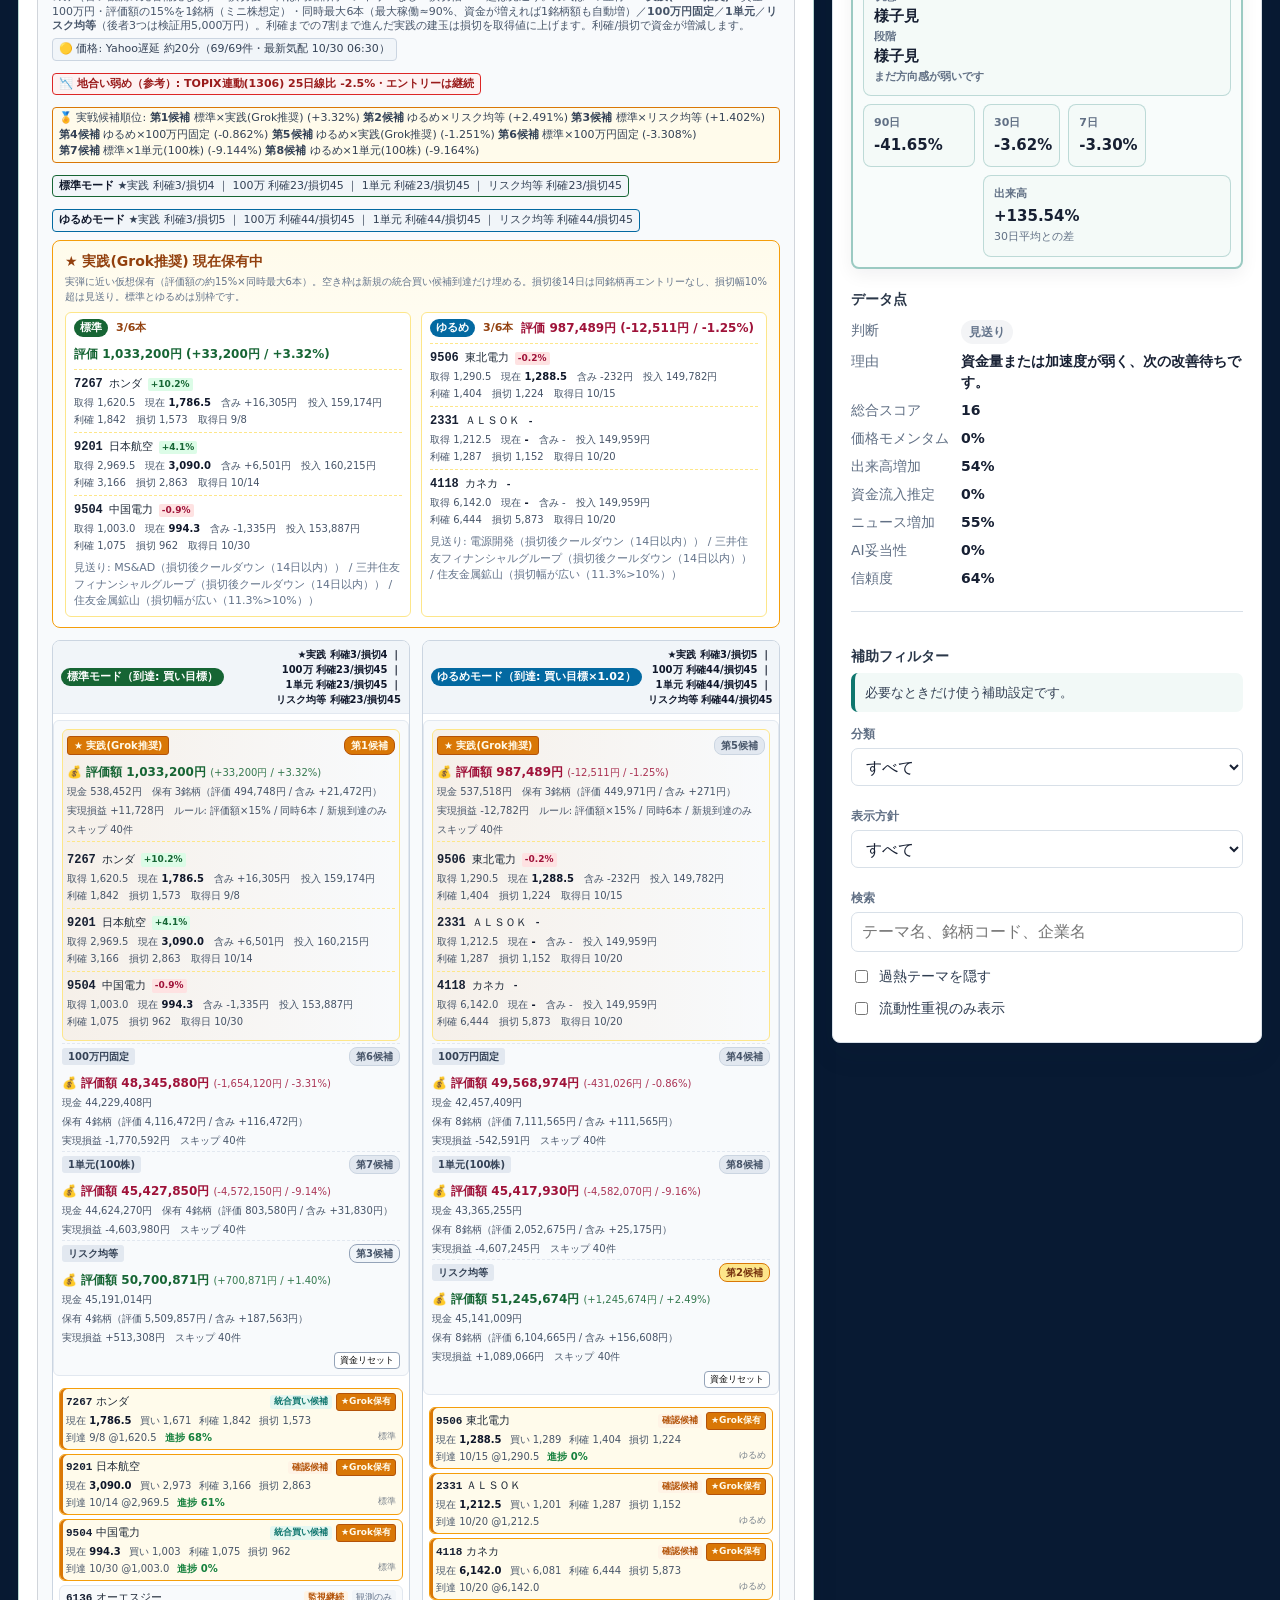
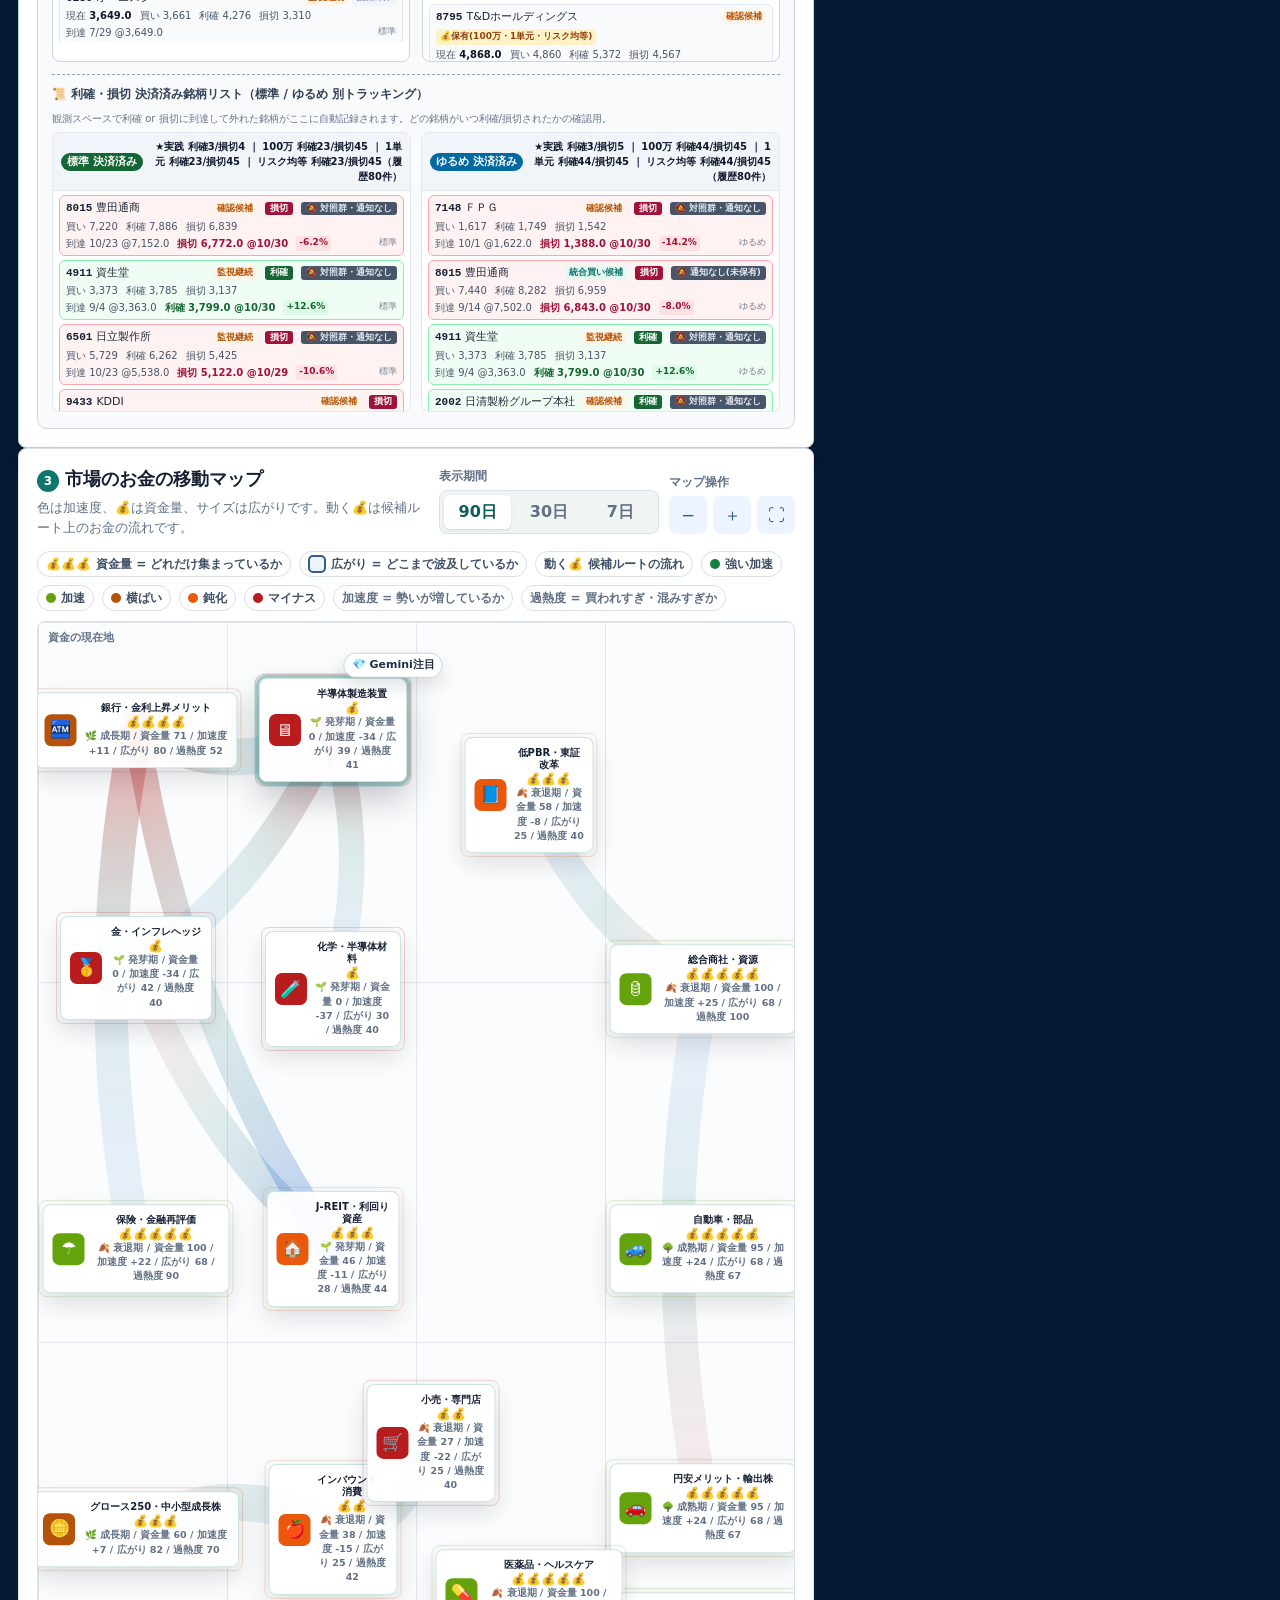
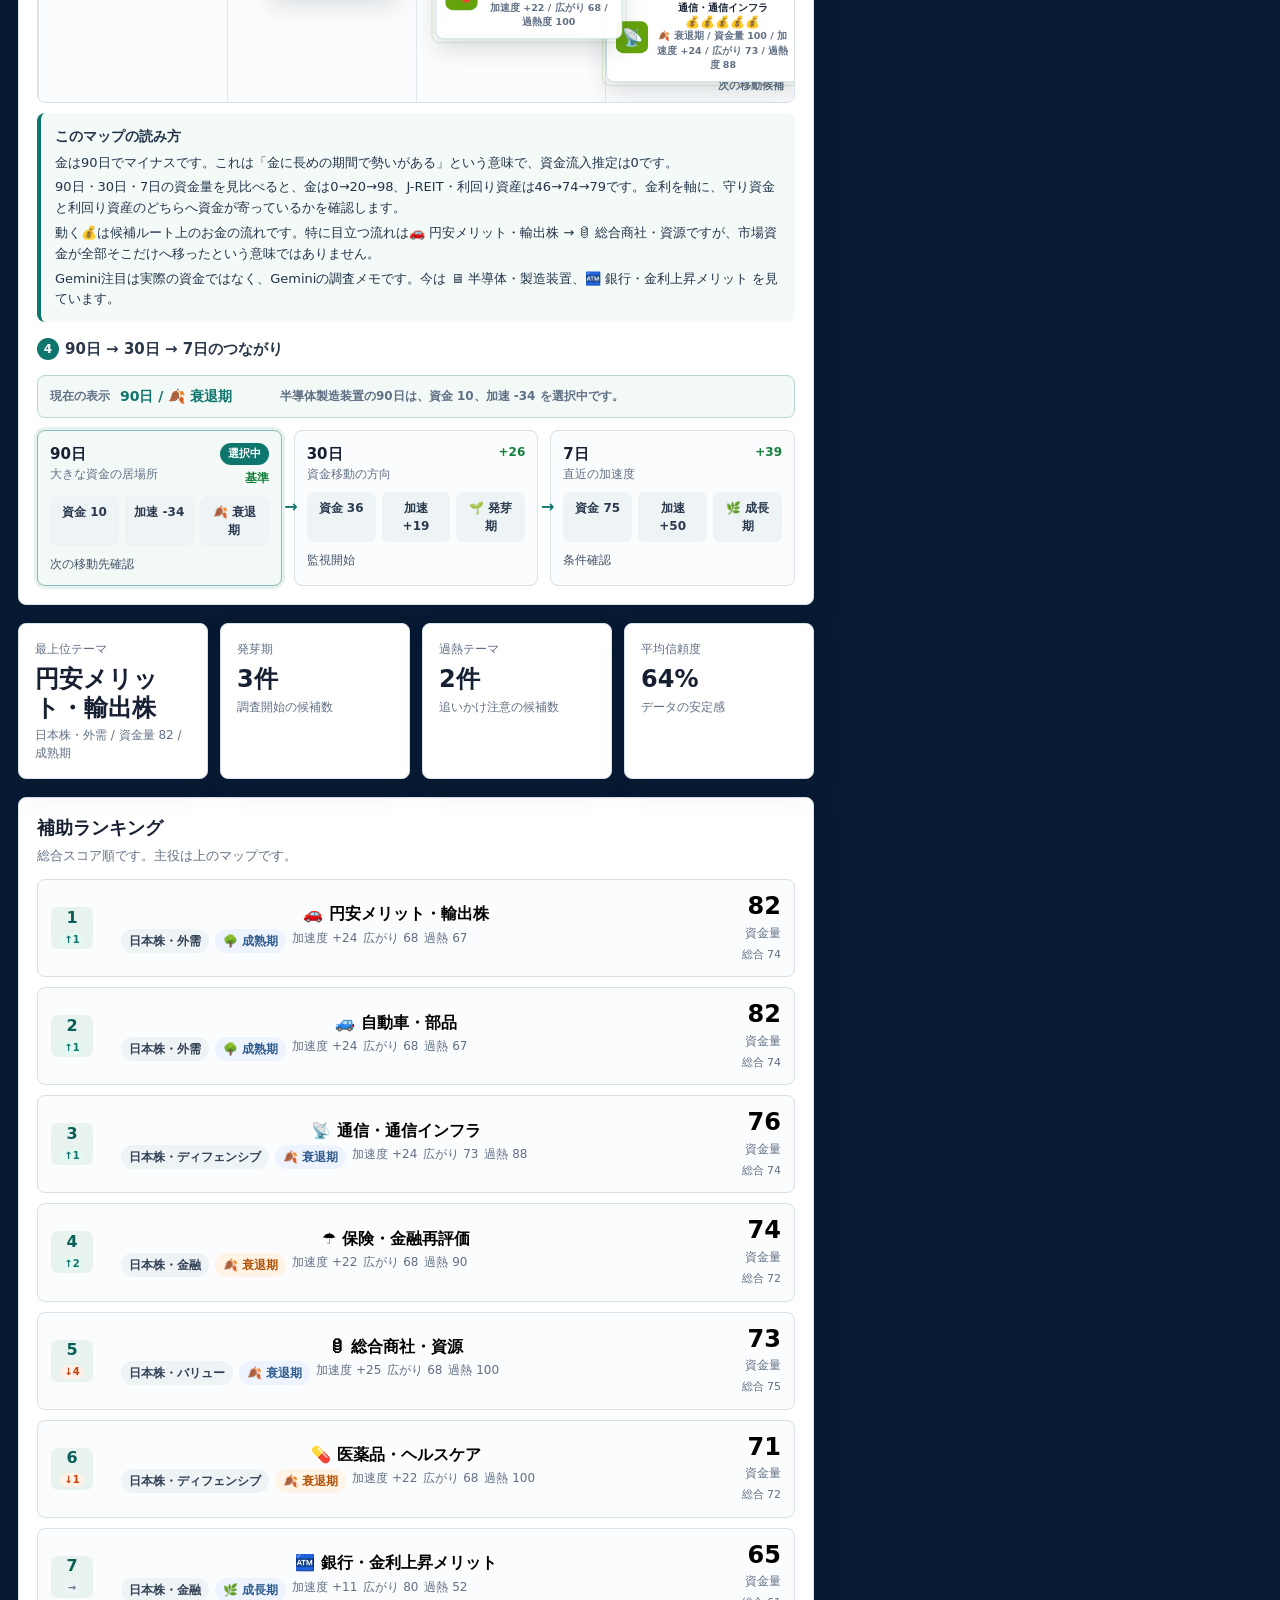
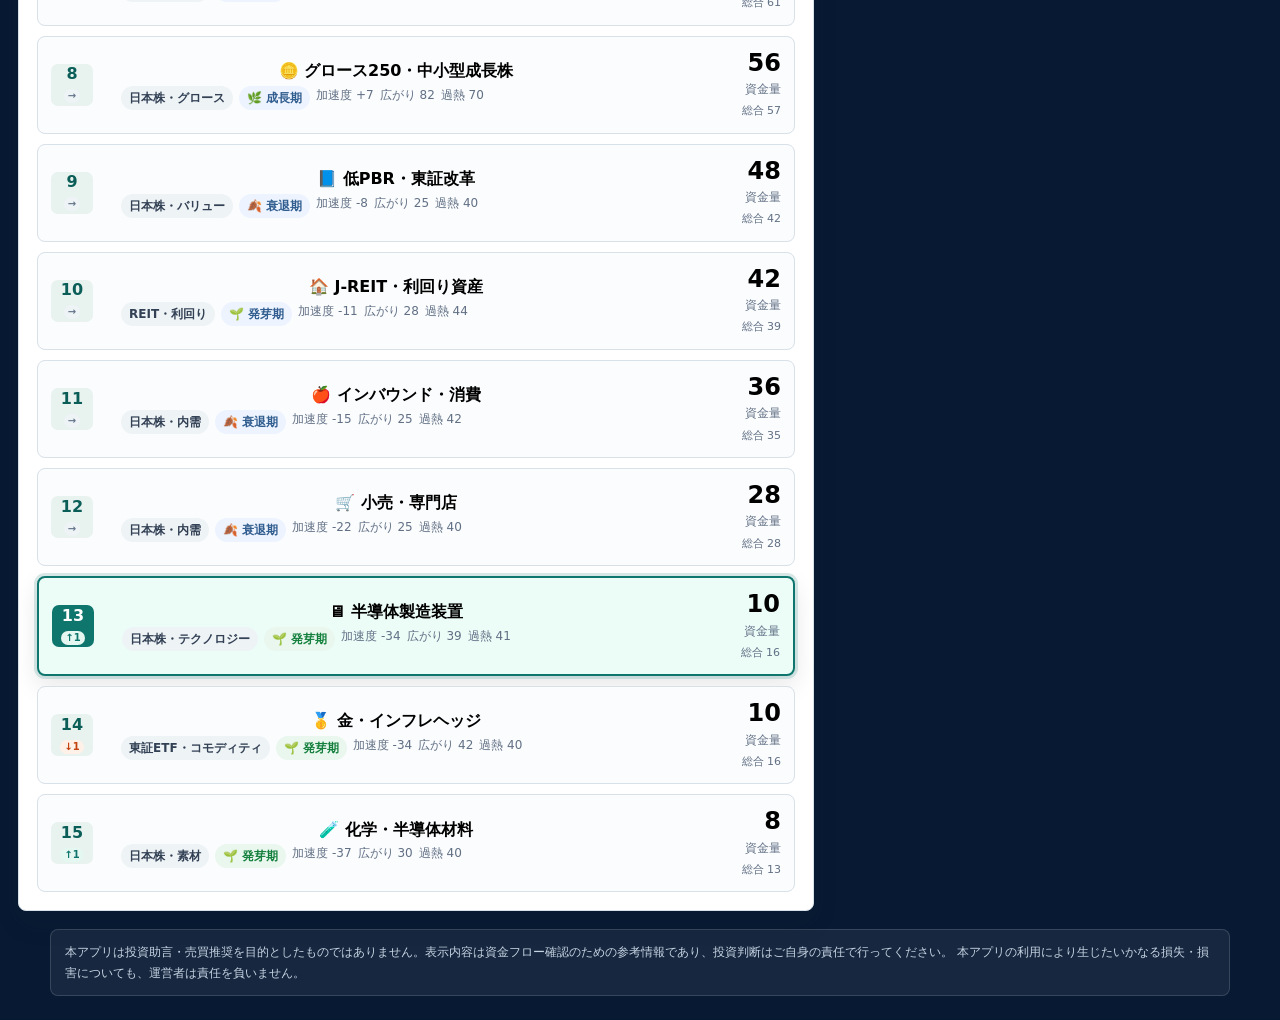
==== commit d30af1ef: "tune(practice): move the stop to entry after 70 percent of the target Practice locks in a breakeven " ====
--- a/docs/fund-flow-ai-system/index.html
+++ b/docs/fund-flow-ai-system/index.html
@@ -88,7 +88,7 @@
         <div class="integrated-obs-section">
           <div class="obs-head">
             <h3>📈 買い目標到達 観測スペース（標準 / ゆるめ 別トラッキング）</h3>
-            <span class="obs-note">統合ランキング上位銘柄の買い目標（日次で固定）に価格が到達 → 各モードのスペースに自動記録。判定はサーバー側で約20分ごとに実行され、全端末で同じ観測状態を共有します。<b>仮想購入は「統合買い候補」のみ</b>（確認候補・監視継続・見送りは対照群）。4方式共通：空き枠は新規到達のみ（古い観測の先着補完なし）・損切後14日は同銘柄再エントリーなし・損切幅10%超は見送り。方式は4つ並行：★<b>実践(Grok推奨)</b>＝資金100万円・評価額の15%を1銘柄（ミニ株想定）・同時最大6本（最大稼働≈90%、資金が増えれば1銘柄額も自動増）／<b>100万円固定</b>／<b>1単元</b>／<b>リスク均等</b>（後者3つは検証用5,000万円）。利確/損切で資金が増減します。</span>
+            <span class="obs-note">統合ランキング上位銘柄の買い目標（日次で固定）に価格が到達 → 各モードのスペースに自動記録。判定はサーバー側で約20分ごとに実行され、全端末で同じ観測状態を共有します。<b>仮想購入は「統合買い候補」のみ</b>（確認候補・監視継続・見送りは対照群）。4方式共通：空き枠は新規到達のみ（古い観測の先着補完なし）・損切後14日は同銘柄再エントリーなし・損切幅10%超は見送り。方式は4つ並行：★<b>実践(Grok推奨)</b>＝資金100万円・評価額の15%を1銘柄（ミニ株想定）・同時最大6本（最大稼働≈90%、資金が増えれば1銘柄額も自動増）／<b>100万円固定</b>／<b>1単元</b>／<b>リスク均等</b>（後者3つは検証用5,000万円）。利確までの7割まで進んだ実践の建玉は損切を取得値に上げます。利確/損切で資金が増減します。</span>
             <div id="obsGlobalCounts" class="obs-global-counts" aria-live="polite"></div>
           </div>
           <div id="grokHoldingsPanel" class="grok-holdings-panel" aria-live="polite"></div>
@@ -308,6 +308,6 @@
     </p>
   </footer>
 
-  <script src="./app.js?v=20261020-practice-6"></script>
+  <script src="./app.js?v=20261102-breakeven"></script>
 </body>
 </html>
